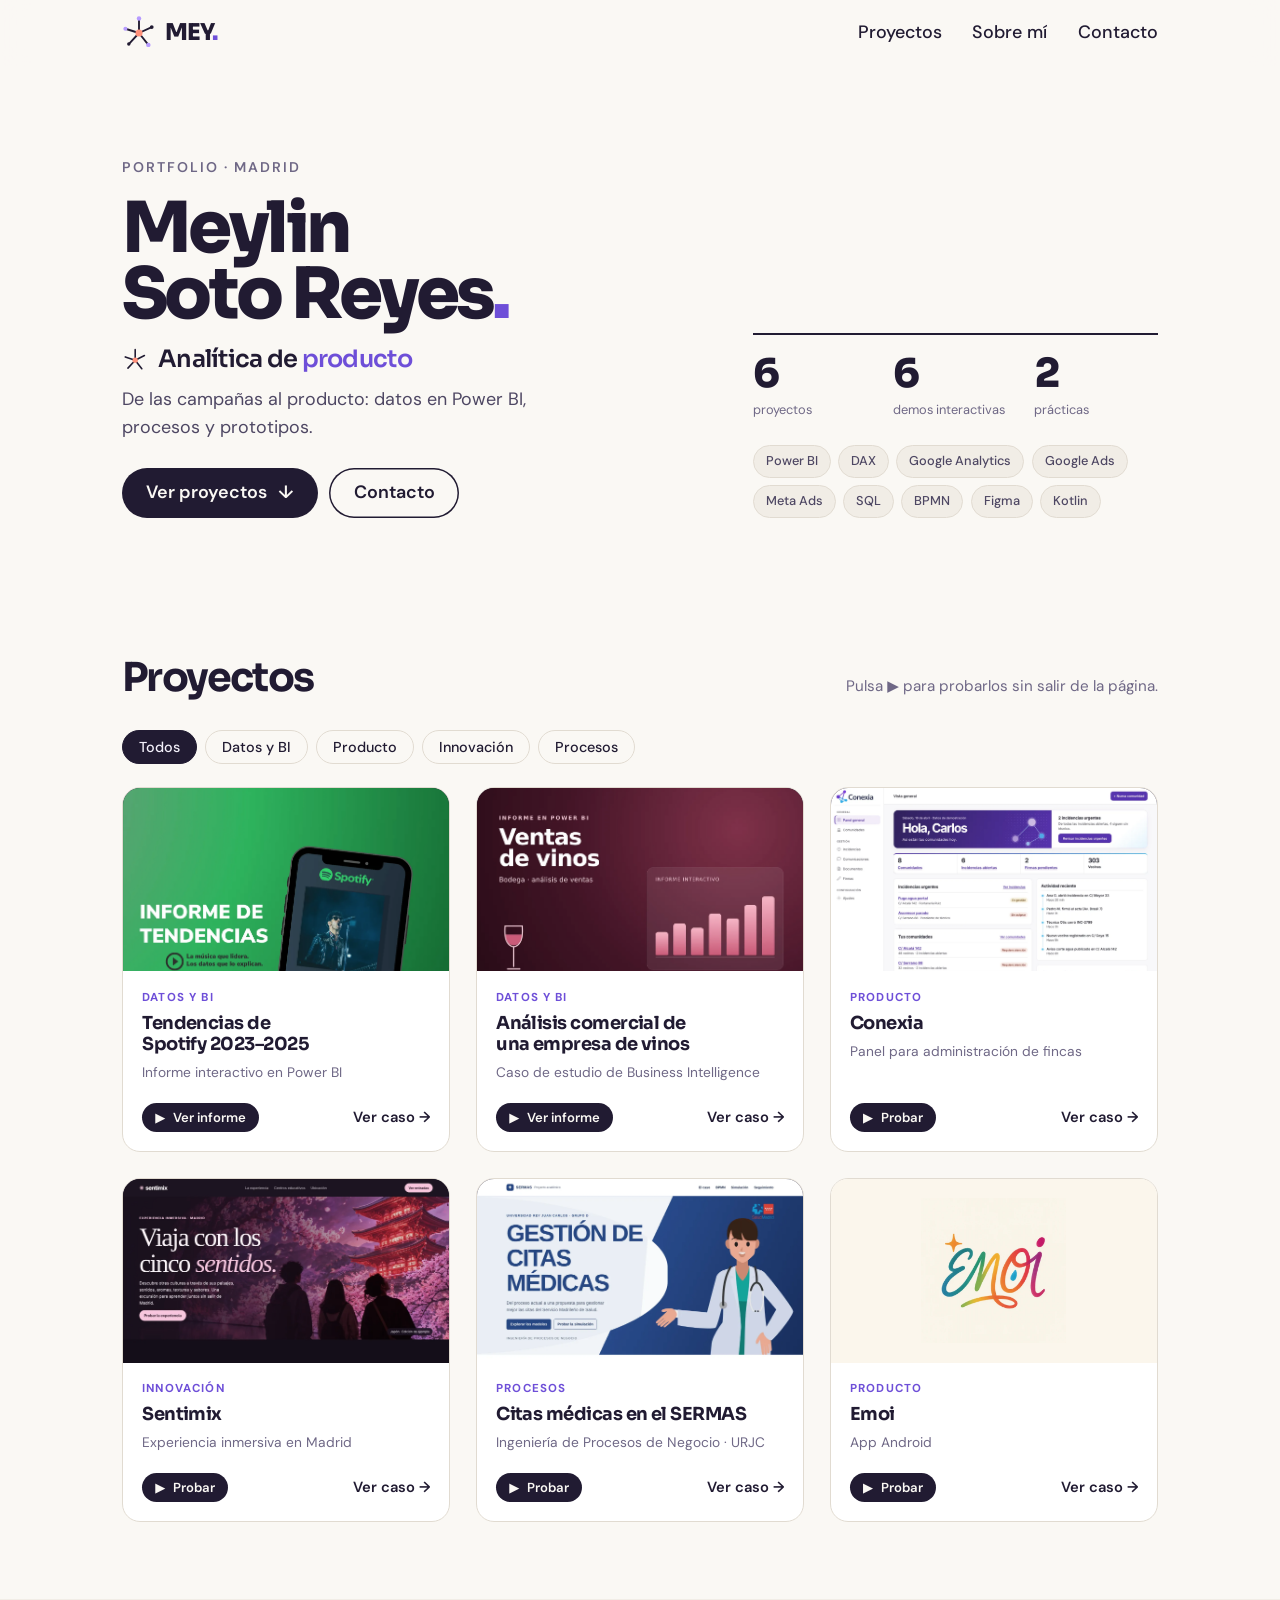
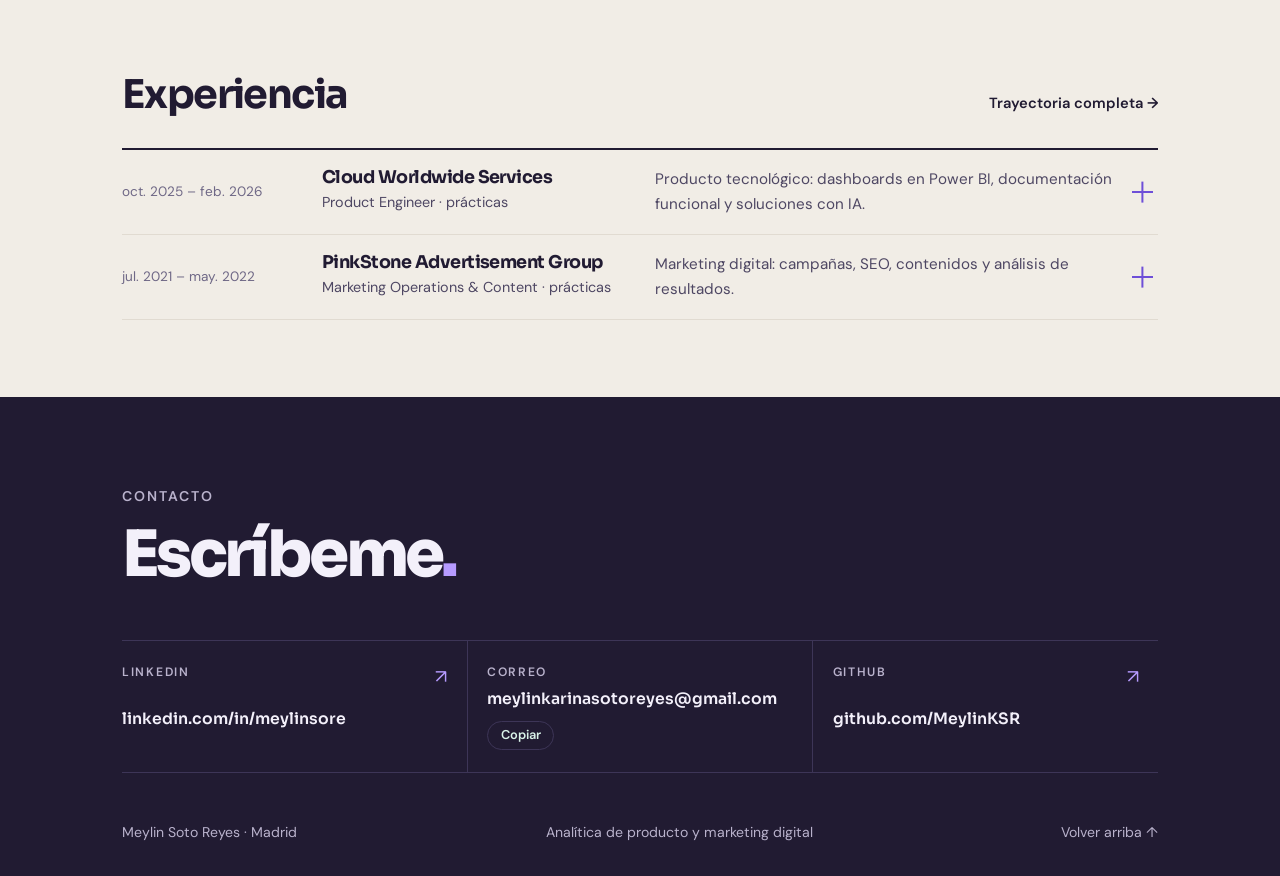
==== index.html @ 36031d3b "Ventas de vinos: caso de estudio completo de Business Intelligence Explorador de datos, pasos de Pow" ====
<!doctype html>
<html lang="es">
<head>
<meta charset="utf-8">
<meta name="viewport" content="width=device-width, initial-scale=1, viewport-fit=cover">
<title>Meylin Soto Reyes · MEY.</title>
<meta name="claude:viewport-fit-sides" content="cover">
<meta name="description" content="Meylin Soto Reyes. Analítica de producto y marketing digital en Madrid. Selección de trabajo en Power BI, producto y procesos.">
<meta property="og:title" content="Meylin Soto Reyes · Analítica de producto y marketing digital">
<meta property="og:description" content="Selección de trabajo: informes en Power BI, producto, procesos y marketing digital.">
<meta name="theme-color" content="#FAF8F4">
<link rel="icon" href="assets/img/favicon.svg" type="image/svg+xml">
<link rel="preconnect" href="https://fonts.googleapis.com">
<link rel="preconnect" href="https://fonts.gstatic.com" crossorigin>
<link rel="stylesheet" href="https://fonts.googleapis.com/css2?family=DM+Sans:ital,opsz,wght@0,9..40,400;0,9..40,500;0,9..40,600;1,9..40,400&family=Caveat:wght@400&family=Sora:wght@300;400;600;700;800&display=swap">
<link rel="stylesheet" href="assets/css/styles.css?v=14">
<!-- Umami (analítica de visitas) -->
<script defer src="https://cloud.umami.is/script.js" data-website-id="6c71785f-b3b7-48df-aa21-91d204837db0"></script>
</head>
<body>
<a class="skip" href="#main">Saltar al contenido</a>

<header class="nav" id="top">
  <div class="nav__in">
    <a class="logo" href="#inicio" aria-label="MEY, ir al inicio">
      <svg class="logo__mark" viewBox="0 0 40 40" aria-hidden="true">
        <g class="logo__rays">
          <line x1="20" y1="20" x2="20" y2="3"/>
          <line x1="20" y1="20" x2="35" y2="13"/>
          <line x1="20" y1="20" x2="31" y2="34"/>
          <line x1="20" y1="20" x2="8" y2="33"/>
          <line x1="20" y1="20" x2="4" y2="15"/>
        </g>
        <circle class="logo__core" cx="20" cy="20" r="4.2"/>
        <circle class="logo__dot d1" cx="20" cy="3" r="2.6"/>
        <circle class="logo__dot d2" cx="35" cy="13" r="2.2"/>
        <circle class="logo__dot d3" cx="31" cy="34" r="2.6"/>
        <circle class="logo__dot d4" cx="8" cy="33" r="2"/>
        <circle class="logo__dot d5" cx="4" cy="15" r="2.4"/>
      </svg>
      <span class="logo__word">MEY<span class="logo__stop">.</span></span>
    </a>
    <button class="nav__toggle" id="navToggle" aria-expanded="false" aria-controls="navMenu">
      <span class="sr">Abrir menú</span><span class="nav__bars" aria-hidden="true"></span>
    </button>
    <nav class="nav__menu" id="navMenu" aria-label="Principal">
      <a href="#proyectos" data-route="proyectos">Proyectos</a>
      <a href="#sobre-mi" data-route="sobre-mi">Sobre mí</a>
      <a href="#contacto" data-route="contacto">Contacto</a>
    </nav>
  </div>
</header>

<main id="main" tabindex="-1"></main>

<footer class="close" id="contacto">
  <div class="close__in">
    <p class="eyebrow eyebrow--light">Contacto</p>
    <h2 class="close__title">Escríbeme<span class="dot">.</span></h2>
    <div class="close__grid">
      <a class="close__link" href="https://www.linkedin.com/in/meylinsore" target="_blank" rel="noopener">
        <span class="close__label">LinkedIn</span>
        <span class="close__value">linkedin.com/in/meylinsore</span>
        <span class="close__arrow" aria-hidden="true">↗</span>
      </a>
      <div class="close__link close__link--mail">
        <span class="close__label">Correo</span>
        <a class="close__value" href="mailto:meylinkarinasotoreyes@gmail.com">meylinkarinasotoreyes@gmail.com</a>
        <button class="copy" type="button" id="copyMail" data-copy="meylinkarinasotoreyes@gmail.com">Copiar</button>
      </div>
      <a class="close__link" href="https://github.com/MeylinKSR" target="_blank" rel="noopener">
        <span class="close__label">GitHub</span>
        <span class="close__value">github.com/MeylinKSR</span>
        <span class="close__arrow" aria-hidden="true">↗</span>
      </a>
    </div>
    <div class="close__foot">
      <span>Meylin Soto Reyes · Madrid</span>
      <span>Analítica de producto y marketing digital</span>
      <a href="#inicio">Volver arriba ↑</a>
    </div>
  </div>
</footer>

<script src="assets/js/projects.js?v=14"></script>
<script src="assets/js/mesa-data.js?v=14"></script>
<script src="assets/js/mesa.js?v=14"></script>
<script src="assets/js/bi-vinos.js?v=14"></script>
<script src="assets/js/bi-case.js?v=14"></script>
<script src="assets/js/app.js?v=14"></script>
</body>
</html>
---- assets/css/styles.css ----
/* ==========================================================
   MEY. · Creative Editorial Tech
   Rejilla editorial de 12 columnas; secciones que alternan marfil,
   papel y azul noche; la tipografía grande hace de imagen principal.
   Menta y coral solo como acentos puntuales.
   ========================================================== */
:root {
  --night: #211B32;
  --night-2: #2C2542;
  --night-line: #3D3557;
  --lilac: #B69BFF;
  --lilac-deep: #6E4FD8;
  --mint: #D9F3E9;
  --mint-deep: #2E7D62;
  --coral: #FF917B;
  --coral-deep: #C24A33;
  --ivory: #FAF8F4;
  --paper: #F1EDE6;
  --ink: #211B32;
  --ink-2: #4E4763;
  --ink-3: #6F6886;
  --line: #E1DBD1;
  --on-night: #F3F0FA;
  --on-night-2: #B9B2CC;

  --f-display: "Sora", "Segoe UI", system-ui, sans-serif;
  --f-text: "DM Sans", "Segoe UI", system-ui, sans-serif;

  --step--1: clamp(.82rem, .8rem + .1vw, .9rem);
  --step-0: clamp(1rem, .96rem + .2vw, 1.12rem);
  --step-1: clamp(1.2rem, 1.1rem + .5vw, 1.5rem);
  --step-2: clamp(1.5rem, 1.3rem + 1vw, 2.2rem);
  --step-3: clamp(1.9rem, 1.4rem + 2.4vw, 3.4rem);
  --step-4: clamp(2.4rem, 1.5rem + 4.4vw, 5.6rem);
  --step-5: clamp(3rem, 1.2rem + 8.4vw, 10rem);

  --gutter: max(16px, env(safe-area-inset-left, 0px));
  --gutter-r: max(16px, env(safe-area-inset-right, 0px));
  --wrap: 1360px;
  --r: 18px;
  --ease: cubic-bezier(.2, .7, .1, 1);
  color-scheme: light;
}

*, *::before, *::after { box-sizing: border-box; }
html { scroll-behavior: smooth; -webkit-text-size-adjust: 100%; }
body {
  margin: 0; background: var(--ivory); color: var(--ink);
  font-family: var(--f-text); font-size: var(--step-0); line-height: 1.6;
  -webkit-font-smoothing: antialiased; overflow-x: hidden;
}
body::before { content: ""; position: fixed; inset: 0 0 auto; height: env(safe-area-inset-top, 0px); z-index: 60; background: var(--ivory); }
img { max-width: 100%; display: block; }
a { color: inherit; }
h1, h2, h3, h4 { font-family: var(--f-display); margin: 0; line-height: 1.02; letter-spacing: -.035em; text-wrap: balance; font-weight: 700; }
p { margin: 0; }
ul, ol { margin: 0; padding: 0; }
:focus-visible { outline: 3px solid var(--lilac-deep); outline-offset: 3px; border-radius: 6px; }
.sr { position: absolute; width: 1px; height: 1px; overflow: hidden; clip: rect(0 0 0 0); white-space: nowrap; }
.skip { position: fixed; left: 12px; top: -60px; z-index: 100; background: var(--night); color: var(--on-night); padding: .6rem 1rem; border-radius: 10px; }
.skip:focus { top: calc(12px + env(safe-area-inset-top, 0px)); }

.wrap { max-width: var(--wrap); margin-inline: auto; padding-left: var(--gutter); padding-right: var(--gutter-r); }
@media (min-width: 700px) {
  .wrap { padding-left: max(40px, env(safe-area-inset-left, 0px)); padding-right: max(40px, env(safe-area-inset-right, 0px)); }
}

.eyebrow {
  display: block; font-size: var(--step--1); font-weight: 600;
  letter-spacing: .14em; text-transform: uppercase; color: var(--ink-3);
}
.eyebrow--light { color: var(--on-night-2); }

/* ---------- Botones ---------- */
.btn {
  --bg: var(--night); --fg: var(--ivory);
  display: inline-flex; align-items: center; gap: .6em;
  padding: .9em 1.35em; border-radius: 999px; border: 0;
  background: var(--bg); color: var(--fg); text-decoration: none;
  font: 600 var(--step-0)/1 var(--f-text); cursor: pointer;
  transition: transform .3s var(--ease), background .25s, color .25s, box-shadow .25s;
}
.btn:hover { transform: translateY(-2px); background: var(--lilac-deep); color: var(--ivory); }
.btn:active { transform: none; }
.btn .arr { transition: transform .3s var(--ease); }
.btn:hover .arr { transform: translateX(3px); }
.btn--lilac { --bg: var(--lilac); --fg: var(--night); }
.btn--lilac:hover { background: var(--ivory); color: var(--night); }
.btn--ghost { --bg: transparent; --fg: var(--ink); box-shadow: inset 0 0 0 1.5px var(--ink); }
.btn--ghost:hover { background: var(--night); color: var(--ivory); }
.btn--ghost-light { --bg: transparent; --fg: var(--on-night); box-shadow: inset 0 0 0 1.5px var(--night-line); }
.btn--ghost-light:hover { background: var(--on-night); color: var(--night); }
.btn--small { padding: .7em 1.1em; font-size: .92rem; }
.actions { display: flex; flex-wrap: wrap; gap: .7rem; }

/* ---------- Navegación ---------- */
.nav {
  position: sticky; top: env(safe-area-inset-top, 0px); z-index: 50;
  background: color-mix(in srgb, var(--ivory) 88%, transparent);
  backdrop-filter: blur(14px); -webkit-backdrop-filter: blur(14px);
  border-bottom: 1px solid transparent; transition: border-color .3s;
}
.nav.is-scrolled { border-bottom-color: var(--line); }
.nav__in {
  max-width: var(--wrap); margin-inline: auto;
  padding: .85rem var(--gutter-r) .85rem var(--gutter);
  display: flex; align-items: center; justify-content: space-between; gap: 1rem;
}
@media (min-width: 700px) { .nav__in { padding-left: max(40px, env(safe-area-inset-left, 0px)); padding-right: max(40px, env(safe-area-inset-right, 0px)); } }
.logo { display: inline-flex; align-items: center; gap: .55rem; text-decoration: none; }
.logo__mark { width: 34px; height: 34px; overflow: visible; transition: transform .6s var(--ease); }
.logo__rays line { stroke: var(--night); stroke-width: 2.2; stroke-linecap: round; }
.logo__core { fill: var(--coral); }
.logo__dot { fill: var(--lilac); }
.logo__dot.d2, .logo__dot.d4 { fill: var(--night); }
.logo__word { font: 800 1.45rem/1 var(--f-display); letter-spacing: -.04em; }
.logo__stop { color: var(--lilac-deep); }
.logo:hover .logo__mark { transform: rotate(-18deg); }

.nav__menu { display: flex; align-items: center; gap: clamp(1rem, 2.4vw, 2.2rem); }
.nav__menu a:not(.btn) { text-decoration: none; font-weight: 500; position: relative; padding-block: .3rem; }
.nav__menu a:not(.btn)::after {
  content: ""; position: absolute; left: 0; right: 0; bottom: 0; height: 2px; background: var(--lilac-deep);
  transform: scaleX(0); transform-origin: right; transition: transform .3s var(--ease);
}
.nav__menu a:not(.btn):hover::after, .nav__menu a[aria-current="page"]::after { transform: scaleX(1); transform-origin: left; }
.nav__toggle { display: none; }
@media (max-width: 760px) {
  .nav__toggle { display: grid; place-items: center; width: 46px; height: 46px; border-radius: 50%; border: 0; background: var(--night); cursor: pointer; position: relative; z-index: 52; }
  .nav__bars, .nav__bars::before { display: block; width: 18px; height: 2px; background: var(--ivory); border-radius: 2px; transition: transform .3s var(--ease); }
  .nav__bars::before { content: ""; transform: translateY(6px); }
  .nav__bars { transform: translateY(-3px); }
  .nav__toggle[aria-expanded="true"] .nav__bars { transform: rotate(45deg); }
  .nav__toggle[aria-expanded="true"] .nav__bars::before { transform: rotate(-90deg); }
  .nav__menu {
    position: fixed; inset: 0; z-index: 51; background: var(--night);
    flex-direction: column; align-items: flex-start; justify-content: center; gap: 1.2rem;
    padding: 6rem var(--gutter-r) 3rem var(--gutter);
    clip-path: circle(0% at calc(100% - 40px) 40px); transition: clip-path .5s var(--ease); visibility: hidden;
  }
  .nav__menu.is-open { clip-path: circle(150% at calc(100% - 40px) 40px); visibility: visible; }
  .nav__menu a:not(.btn) { color: var(--on-night); font: 700 clamp(2.4rem, 12vw, 3.6rem)/1.05 var(--f-display); letter-spacing: -.04em; }
  .nav__menu .btn { --bg: var(--lilac); --fg: var(--night); margin-top: 1rem; }
}

main { outline: none; }
.view { animation: viewIn .45s var(--ease) both; }
@keyframes viewIn { from { opacity: .001; transform: translateY(10px); } to { opacity: 1; transform: none; } }

/* ---------- Secciones genéricas ---------- */
.section { padding-block: clamp(4rem, 8vw, 7rem); }
.section--top { padding-block: clamp(2.5rem, 6vw, 5rem); }
.section--paper { background: var(--paper); }
.section__head { display: grid; gap: 1rem; margin-bottom: clamp(2rem, 4vw, 3.5rem); }
@media (min-width: 900px) { .section__head { grid-template-columns: 7fr 5fr; align-items: end; } }
.section__title { font-size: var(--step-4); letter-spacing: -.05em; }
.page-title { font-size: var(--step-5); font-weight: 800; letter-spacing: -.06em; line-height: .9; }
.section__intro { color: var(--ink-2); max-width: 44ch; }
.sub-title { font-size: var(--step-2); margin-bottom: 2rem; }
.more { margin-top: 3rem; }

/* ---------- Presentación (portada) ---------- */
.intro { padding-block: clamp(2.5rem, 6vw, 5.5rem) clamp(3.5rem, 7vw, 6rem); }
.intro__grid { display: grid; gap: clamp(2.5rem, 5vw, 4rem); }
@media (min-width: 1000px) { .intro__grid { grid-template-columns: minmax(0, 8fr) minmax(0, 4fr); align-items: end; } }
.intro__name {
  font-size: var(--step-5); font-weight: 800; letter-spacing: -.065em; line-height: .88;
  margin-top: 1.4rem;
}
.intro__role {
  display: flex; align-items: center; gap: .7rem; margin-top: clamp(1.4rem, 3vw, 2.2rem);
  font: 600 var(--step-2)/1.15 var(--f-display); letter-spacing: -.03em; color: var(--lilac-deep);
}
.mark { width: 1.1em; height: 1.1em; flex: none; color: var(--night); }
.intro__bio { display: grid; gap: .9rem; margin-top: 1.6rem; max-width: 52ch; color: var(--ink-2); font-size: var(--step-1); line-height: 1.5; }
.intro__index { border-top: 2px solid var(--night); padding-top: 1rem; }
.intro__index-t { font-size: var(--step--1); font-weight: 600; letter-spacing: .14em; text-transform: uppercase; color: var(--ink-3); margin-bottom: .4rem; }
.intro__index ul { list-style: none; }
.intro__index a {
  display: flex; justify-content: space-between; align-items: baseline; gap: 1rem;
  padding: .75rem 0; border-bottom: 1px solid var(--line); text-decoration: none;
  font: 600 1.05rem/1.25 var(--f-display); letter-spacing: -.02em; transition: color .2s, padding .3s var(--ease);
}
.intro__index a small { font: 500 .8rem/1 var(--f-text); letter-spacing: 0; color: var(--ink-3); white-space: nowrap; }
.intro__index a:hover { color: var(--lilac-deep); padding-left: .4rem; }
.intro__facts { margin-top: 1.2rem; font-size: .88rem; color: var(--ink-3); line-height: 1.7; }

/* ---------- Proyectos destacados ---------- */
.feat { padding-block: clamp(4rem, 8vw, 7rem); }
.feat--spotify { background: var(--paper); }
.feat--conexia { background: var(--night); color: var(--on-night); }
.feat__grid { display: grid; gap: clamp(2rem, 4vw, 4rem); }
@media (min-width: 1000px) { .feat__grid { grid-template-columns: minmax(0, 5fr) minmax(0, 7fr); align-items: center; } }
.feat__copy { display: grid; gap: 1.2rem; align-content: start; min-width: 0; }
.q-label { font: 600 .8rem/1 var(--f-text); letter-spacing: .14em; text-transform: uppercase; color: var(--coral-deep); margin-top: .8rem; }
.q-label--light { color: var(--coral); }
.q { font: 700 var(--step-3)/1.04 var(--f-display); letter-spacing: -.045em; text-wrap: balance; }
.q--light { color: var(--on-night); }
.feat__sum { color: var(--ink-2); max-width: 46ch; }
.feat__sum--light { color: var(--on-night-2); }
.feat__visual { position: relative; display: block; border-radius: var(--r); overflow: hidden; background: #0f7a35; aspect-ratio: 1334 / 1080; max-width: 100%; }
.feat__visual img { width: 100%; height: 100%; object-fit: cover; transition: transform .8s var(--ease); }
.feat__visual:hover img { transform: scale(1.03); }
.feat__tag { position: absolute; left: 1rem; bottom: 1rem; background: var(--night); color: var(--on-night); padding: .5rem .9rem; border-radius: 999px; font-size: .85rem; font-weight: 600; }
.feat__top { display: grid; gap: 1rem; margin-bottom: clamp(2rem, 4vw, 3rem); }
@media (min-width: 1000px) { .feat__top { grid-template-columns: 7fr 5fr; align-items: end; } }
.feat--conexia .actions { margin-top: 2.5rem; }

/* Cifras como lista con regla, sin barras */
.facts { margin: .4rem 0 .6rem; border-top: 1px solid var(--line); }
.facts__row { display: grid; grid-template-columns: 4.5rem 1fr; gap: 1rem; align-items: baseline; padding: .8rem 0; border-bottom: 1px solid var(--line); }
.facts dt { font: 700 var(--step-3)/1 var(--f-display); letter-spacing: -.05em; font-variant-numeric: tabular-nums; }
.facts dd { margin: 0; color: var(--ink-2); }

/* ---------- Captura anotada ---------- */
.anno { margin: 0; display: grid; gap: 1.6rem; }
.anno__shot { position: relative; border-radius: var(--r); overflow: hidden; border: 1px solid var(--night-line); }
.anno__shot img { width: 100%; }
.anno__pin {
  position: absolute; transform: translate(-50%, -50%); width: 2rem; height: 2rem; border-radius: 50%;
  display: grid; place-items: center; background: var(--coral); color: var(--night);
  font: 700 .95rem/1 var(--f-display); box-shadow: 0 0 0 4px rgba(255, 145, 123, .3);
}
@media (max-width: 699px) { .anno__pin { width: 1.4rem; height: 1.4rem; font-size: .75rem; box-shadow: 0 0 0 3px rgba(255, 145, 123, .3); } }
.anno__list { list-style: none; counter-reset: n; display: grid; gap: 1.2rem 2rem; }
@media (min-width: 760px) { .anno__list { grid-template-columns: repeat(2, minmax(0, 1fr)); } }
@media (min-width: 1100px) { .anno__list { grid-template-columns: repeat(4, minmax(0, 1fr)); } }
.anno__list li { counter-increment: n; display: grid; gap: .3rem; padding-left: 2.4rem; position: relative; }
.anno__list li::before {
  content: counter(n); position: absolute; left: 0; top: .05rem; width: 1.6rem; height: 1.6rem; border-radius: 50%;
  display: grid; place-items: center; background: var(--coral); color: var(--night); font: 700 .8rem/1 var(--f-display);
}
.anno__list b { font-family: var(--f-display); letter-spacing: -.02em; }
.anno__list span { color: var(--on-night-2); font-size: .95rem; }
.case-visual .anno__list span { color: var(--ink-2); }
.case-visual .anno__shot { border-color: var(--line); }

/* ---------- Filas de proyecto ---------- */
.prows { border-top: 2px solid var(--night); }
.prow {
  display: grid; grid-template-columns: 1fr; gap: .8rem; padding: 1.6rem 0; border-bottom: 1px solid var(--line);
  text-decoration: none; position: relative; transition: background .3s;
}
@media (min-width: 900px) {
  .prow { grid-template-columns: minmax(0, 4fr) minmax(0, 5fr) 13rem 2.5rem; gap: 2rem; align-items: center; padding: 1.8rem 1rem; margin-inline: -1rem; border-radius: 12px; }
  .prow:hover { background: var(--paper); }
}
.prow__title { font: 700 var(--step-2)/1.05 var(--f-display); letter-spacing: -.04em; text-wrap: balance; }
.prow__txt { display: grid; gap: .3rem; min-width: 0; }
.prow__kicker { font-size: .78rem; font-weight: 600; letter-spacing: .12em; text-transform: uppercase; color: var(--ink-3); }
.prow__sum { color: var(--ink-2); }
.prow__thumb { display: block; border-radius: 10px; overflow: hidden; aspect-ratio: 16 / 10; background: var(--night); max-width: 100%; }
.prow__thumb img { width: 100%; height: 100%; object-fit: cover; object-position: top; transition: transform .7s var(--ease); }
.prow__thumb--contain { background: #FBF6EC; }
.prow__thumb--contain img { object-fit: contain; }
.prow:hover .prow__thumb img { transform: scale(1.05); }
.prow__go { font-size: 1.4rem; color: var(--lilac-deep); transition: transform .3s var(--ease); justify-self: end; }
.prow:hover .prow__go { transform: translateX(4px); }
@media (max-width: 899px) { .prow__thumb { order: -1; } .prow__go { display: none; } }
.prow.is-hidden { display: none; }

.filters { display: flex; flex-wrap: wrap; gap: .5rem; margin-bottom: 2rem; }
.filter {
  font: 500 .95rem/1 var(--f-text); padding: .7rem 1.1rem; border-radius: 999px; cursor: pointer;
  border: 1.5px solid var(--line); background: transparent; color: var(--ink); transition: background .2s, border-color .2s, color .2s;
}
.filter:hover { border-color: var(--ink); }
.filter[aria-pressed="true"] { background: var(--night); border-color: var(--night); color: var(--on-night); }

/* ---------- Experiencia ---------- */
.jobs { display: grid; gap: clamp(2.5rem, 5vw, 3.5rem); }
.job { display: grid; gap: 1rem; padding-top: 1.4rem; border-top: 2px solid var(--night); }
@media (min-width: 900px) { .job { grid-template-columns: minmax(0, 4fr) minmax(0, 8fr); gap: 3rem; } }
.job h3 { font-size: var(--step-2); }
.job__role { font-weight: 600; margin-top: .6rem; }
.job__when { color: var(--ink-3); font-size: .92rem; font-variant-numeric: tabular-nums; }
.job__txt { display: grid; gap: 1rem; color: var(--ink-2); max-width: 66ch; }

/* ---------- Trayectoria (gráfico con escala real) ---------- */
.timeline { overflow-x: auto; padding-bottom: .5rem; }
.tl { min-width: 680px; display: grid; grid-template-columns: minmax(200px, 1.3fr) 5fr; row-gap: .9rem; }
.tl__axis { display: grid; grid-template-columns: repeat(8, 1fr); font: 600 .78rem/1 var(--f-display); color: var(--ink-3); border-bottom: 1px solid var(--line); padding-bottom: .5rem; font-variant-numeric: tabular-nums; }
.tl__label { font-size: .92rem; line-height: 1.3; padding-right: 1rem; align-self: center; }
.tl__label b { display: block; font-weight: 600; }
.tl__label span { color: var(--ink-3); font-size: .82rem; }
.tl__lane { position: relative; height: 2.6rem; background: repeating-linear-gradient(90deg, transparent 0 calc(12.5% - 1px), var(--line) calc(12.5% - 1px) 12.5%); }
.tl__bar { position: absolute; top: .7rem; bottom: .7rem; left: var(--s); width: var(--w); border-radius: 999px; background: var(--c); }
.tl__bar--open { background: linear-gradient(90deg, var(--c) 75%, color-mix(in srgb, var(--c) 35%, transparent)); }
.tl__note { font-size: .85rem; color: var(--ink-3); margin-top: 1rem; max-width: 70ch; }

/* ---------- Caso de estudio ---------- */
.case-hero { padding-block: clamp(2rem, 5vw, 4rem) 0; }
.back { display: flex; width: fit-content; align-items: center; gap: .5rem; text-decoration: none; font-weight: 500; color: var(--ink-2); margin-bottom: 2rem; }
.back:hover { color: var(--lilac-deep); }
.case-title { font-size: var(--step-5); font-weight: 800; letter-spacing: -.06em; line-height: .9; max-width: 13ch; margin-top: 1rem; }
.case-meta { display: grid; grid-template-columns: repeat(auto-fit, minmax(min(100%, 14rem), 1fr)); gap: 1.2rem 2rem; margin: clamp(2rem, 4vw, 3rem) 0 0; padding-top: 1.2rem; border-top: 1px solid var(--line); }
.case-meta dt { font-size: .76rem; font-weight: 600; letter-spacing: .12em; text-transform: uppercase; color: var(--ink-3); margin-bottom: .3rem; }
.case-meta dd { margin: 0; font-weight: 500; }
.section--case { padding-top: clamp(2.5rem, 5vw, 4rem); }
.case-body { display: grid; gap: clamp(2.5rem, 5vw, 4rem); }
.case-lead { display: grid; gap: 1.1rem; max-width: 900px; }
.case-lead .q-label { margin-top: 0; }
.case-sum { color: var(--ink-2); font-size: var(--step-1); line-height: 1.45; max-width: 52ch; }
.case-sum--big { font: 400 var(--step-2)/1.3 var(--f-display); letter-spacing: -.02em; color: var(--ink); max-width: 32ch; }
.case-cover { border-radius: var(--r); overflow: hidden; aspect-ratio: 16 / 9; max-width: 100%; background: var(--night); }
.case-cover img { width: 100%; height: 100%; object-fit: cover; object-position: top; }
.case-cover--contain { background: #FBF6EC; aspect-ratio: 16 / 7; }
.case-cover--contain img { object-fit: contain; }
.case-body > .facts { max-width: 640px; }
.block { display: grid; gap: 1rem; }
@media (min-width: 900px) { .block { grid-template-columns: 4fr 8fr; gap: 3rem; } .block h2 { position: sticky; top: 6rem; align-self: start; } }
.block h2 { font-size: var(--step-2); }
.block__txt { display: grid; gap: 1rem; max-width: 66ch; min-width: 0; }
.block__txt p, .block__txt li { color: var(--ink-2); }
.block__txt ul { display: grid; gap: .6rem; list-style: none; }
.block__txt li { padding-left: 1.6rem; position: relative; }
.block__txt li::before { content: ""; position: absolute; left: 0; top: .66em; width: .8rem; height: 2px; background: var(--lilac-deep); }
.shots { display: grid; gap: 1.2rem; }
@media (min-width: 760px) { .shots { grid-template-columns: repeat(2, minmax(0, 1fr)); } .shots figure:first-child { grid-column: 1 / -1; } }
.shots figure { margin: 0; display: grid; gap: .6rem; }
.shots img { border-radius: 12px; width: 100%; border: 1px solid var(--line); }
.shots figcaption { font-size: .88rem; color: var(--ink-3); }

.pending { border: 2px dashed var(--coral); border-radius: var(--r); padding: 1.3rem 1.5rem; background: #FFF4F1; display: grid; gap: .6rem; }
.pending b { font-family: var(--f-display); color: var(--coral-deep); }
.pending ul { display: grid; gap: .3rem; padding-left: 1.2rem; color: var(--ink-2); font-size: .95rem; }

/* ---------- Versión interactiva ---------- */
.demo { background: var(--night); color: var(--on-night); padding-block: clamp(3.5rem, 7vw, 6rem); }
.demo__head { display: grid; gap: 1rem; margin-bottom: 2rem; }
@media (min-width: 900px) { .demo__head { grid-template-columns: 7fr 5fr; align-items: end; } }
.demo__t { font-size: var(--step-4); letter-spacing: -.05em; scroll-margin-top: 90px; }
.demo__intro { color: var(--on-night-2); max-width: 44ch; }
.browser { border-radius: var(--r); overflow: hidden; background: var(--ivory); border: 1px solid var(--night-line); }
.browser__bar { display: flex; align-items: center; gap: 1rem; padding: .7rem 1rem; background: var(--night-2); color: var(--on-night-2); font-size: .85rem; }
.browser__dots { display: flex; gap: .4rem; }
.browser__dots i { width: .7rem; height: .7rem; border-radius: 50%; background: var(--night-line); }
.browser__url { flex: 1; min-width: 0; text-align: center; padding: .3rem .8rem; border-radius: 8px; background: var(--night); white-space: nowrap; overflow: hidden; text-overflow: ellipsis; }
.browser__open { color: var(--lilac); text-decoration: none; font-weight: 600; white-space: nowrap; }
.browser__open:hover { color: var(--ivory); }
.browser__frame { display: block; width: 100%; height: min(78vh, 820px); border: 0; background: #fff; }
.browser__frame--bi { height: auto; aspect-ratio: 16 / 9.6; max-height: 85vh; }
.facade { position: relative; aspect-ratio: 16 / 9.6; max-width: 100%; background: #0f7a35; display: grid; place-items: center; overflow: hidden; }
.facade img { position: absolute; inset: 0; width: 100%; height: 100%; object-fit: cover; opacity: .35; }
.facade { background: var(--night); }
.facade__btn { position: relative; }
.demo__mobile { display: none; margin-top: 1.5rem; }
@media (max-width: 699px) {
  .browser__url { display: none; }
  .browser__frame { height: 70vh; }
  .demo__mobile { display: block; }
}

.next { display: block; text-decoration: none; padding-block: clamp(3rem, 7vw, 6rem); background: var(--lilac); color: var(--night); }
.next__l { display: block; font-size: var(--step--1); font-weight: 600; letter-spacing: .14em; text-transform: uppercase; margin-bottom: .8rem; }
.next__t { font: 800 var(--step-4)/.95 var(--f-display); letter-spacing: -.055em; }
.next__t .arr { display: inline-block; transition: transform .4s var(--ease); }
.next:hover .next__t .arr { transform: translateX(.25em); }

/* ---------- Sobre mí ---------- */
.about-hero { display: grid; gap: 2.5rem; }
@media (min-width: 900px) { .about-hero { grid-template-columns: 7fr 4fr; align-items: end; } }
.about-lead { display: grid; gap: 1rem; font-size: var(--step-1); line-height: 1.5; color: var(--ink-2); max-width: 46ch; margin-top: 2rem; }
.portrait { position: relative; aspect-ratio: 4 / 5; max-width: 100%; border-radius: 220px 220px var(--r) var(--r); background: var(--mint); display: grid; place-items: center; }
.portrait .mark { width: 46%; height: auto; }
.portrait__note { position: absolute; bottom: 1rem; left: 1rem; right: 1rem; text-align: center; font-size: .85rem; color: var(--mint-deep); font-weight: 600; }
.cols { display: grid; gap: 2rem; }
@media (min-width: 760px) { .cols { grid-template-columns: repeat(2, 1fr); } }
@media (min-width: 1100px) { .cols { grid-template-columns: repeat(4, 1fr); } }
.toolset { border-top: 2px solid var(--night); padding-top: 1rem; display: grid; gap: .6rem; align-content: start; }
.toolset h3 { font-size: var(--step-1); letter-spacing: -.02em; }
.toolset p { color: var(--ink-2); }

/* ---------- Cierre / contacto ---------- */
.close { background: var(--night); color: var(--on-night); padding-block: clamp(4rem, 9vw, 7rem) calc(2rem + env(safe-area-inset-bottom, 0px)); scroll-margin-top: 70px; }
.close__in { max-width: var(--wrap); margin-inline: auto; padding-left: var(--gutter); padding-right: var(--gutter-r); }
@media (min-width: 700px) { .close__in { padding-left: max(40px, env(safe-area-inset-left, 0px)); padding-right: max(40px, env(safe-area-inset-right, 0px)); } }
.close__title { font-size: var(--step-5); font-weight: 800; letter-spacing: -.065em; line-height: .9; margin-top: 1.2rem; }
.close__title .dot { color: var(--lilac); }
.close__lead { color: var(--on-night-2); margin-top: 1.4rem; max-width: 48ch; }
.close__grid { display: grid; gap: 1px; background: var(--night-line); margin-top: clamp(2.5rem, 5vw, 3.5rem); border-block: 1px solid var(--night-line); }
@media (min-width: 900px) { .close__grid { grid-template-columns: repeat(3, 1fr); } }
.close__link { background: var(--night); padding: 1.4rem 1.2rem 1.4rem 0; display: grid; gap: .4rem; text-decoration: none; position: relative; min-width: 0; transition: background .25s; }
@media (min-width: 900px) { .close__link { padding-left: 1.2rem; } .close__link:first-child { padding-left: 0; } }
a.close__link:hover { background: var(--night-2); }
.close__label { font-size: .76rem; letter-spacing: .14em; text-transform: uppercase; color: var(--on-night-2); font-weight: 600; }
.close__value { font: 600 1.05rem/1.3 var(--f-display); overflow-wrap: anywhere; text-decoration: none; }
.close__arrow { position: absolute; right: 1.2rem; top: 1.3rem; color: var(--lilac); font-size: 1.2rem; transition: transform .3s var(--ease); }
a.close__link:hover .close__arrow { transform: translate(3px, -3px); }
.close__link--pending .close__value { color: var(--on-night-2); font-weight: 400; font-style: italic; }
.copy { justify-self: start; margin-top: .3rem; font: 600 .8rem/1 var(--f-text); padding: .45rem .8rem; border-radius: 999px; border: 1px solid var(--night-line); background: transparent; color: var(--mint); cursor: pointer; }
.copy:hover { background: var(--mint); color: var(--night); }
.close__foot { display: flex; flex-wrap: wrap; justify-content: space-between; gap: 1rem; margin-top: 3rem; font-size: .88rem; color: var(--on-night-2); }
.close__foot a { text-decoration: none; }
.close__foot a:hover { color: var(--lilac); }

/* ---------- Aparición al hacer scroll ---------- */
.js-reveal .reveal { transition: opacity .7s var(--ease), transform .7s var(--ease); }
.js-reveal .reveal.is-pending { opacity: 0; transform: translateY(20px); }

@media (prefers-reduced-motion: reduce) {
  *, *::before, *::after { animation-duration: .001ms !important; animation-iteration-count: 1 !important; transition-duration: .001ms !important; scroll-behavior: auto !important; }
}

/* ==========================================================
   Versión compacta e interactiva
   ========================================================== */
.section--tight { padding-block: clamp(2.8rem, 5vw, 4.5rem); }
.section__title { font-size: var(--step-3); }
.page-title { font-size: var(--step-4); }
.shead { display: flex; flex-wrap: wrap; align-items: baseline; justify-content: space-between; gap: .6rem 1.5rem; margin-bottom: 1.6rem; }
.shead__note { color: var(--ink-3); font-size: .95rem; }
.dot { color: var(--lilac-deep); }

/* Chips */
.chips { list-style: none; display: flex; flex-wrap: wrap; gap: .45rem; }
.chips li { font-size: .85rem; font-weight: 500; padding: .38rem .8rem; border-radius: 999px; background: var(--paper); color: var(--ink-2); border: 1px solid var(--line); transition: background .2s, color .2s, transform .2s var(--ease); }
.chips li:hover { background: var(--night); color: var(--on-night); transform: translateY(-2px); }
.section--paper .chips li { background: var(--ivory); }

/* Portada */
.hero { padding-block: clamp(2rem, 5vw, 4rem) clamp(2rem, 4vw, 3rem); }
.hero__grid { display: grid; gap: 2.5rem; align-items: end; }
@media (min-width: 1000px) { .hero__grid { grid-template-columns: minmax(0, 7fr) minmax(0, 5fr); } }
.hero__name { font-size: clamp(2.8rem, 1.2rem + 6.5vw, 7.5rem); font-weight: 800; letter-spacing: -.06em; line-height: .9; margin-top: 1rem; }
.hero__role { display: flex; align-items: center; gap: .6rem; margin-top: 1.3rem; font: 600 var(--step-2)/1.15 var(--f-display); letter-spacing: -.03em; }
.rotator { color: var(--lilac-deep); display: inline-block; transition: opacity .28s, transform .28s var(--ease); }
.rotator.is-out { opacity: 0; transform: translateY(.35em); }
.hero__bio { margin: .9rem 0 1.6rem; color: var(--ink-2); font-size: var(--step-1); max-width: 40ch; }
.hero__side { display: grid; grid-template-columns: repeat(3, 1fr); gap: 1rem; border-top: 2px solid var(--night); padding-top: 1.2rem; }
.hstat b { display: block; font: 800 var(--step-4)/1 var(--f-display); letter-spacing: -.05em; font-variant-numeric: tabular-nums; }
.hstat span { font-size: .85rem; color: var(--ink-3); }
.chips--hero { grid-column: 1 / -1; margin-top: .4rem; }

/* Tarjetas de proyecto */
.pgrid { display: grid; gap: 1.2rem; grid-template-columns: repeat(auto-fill, minmax(min(100%, 340px), 1fr)); }
.pcard { position: relative; display: flex; flex-direction: column; border-radius: var(--r); background: #fff; border: 1px solid var(--line); overflow: hidden; transition: transform .35s var(--ease), box-shadow .35s var(--ease), border-color .35s; }
.pcard:hover { transform: translateY(-5px); box-shadow: 0 18px 40px -18px rgba(33, 27, 50, .35); border-color: var(--lilac); }
.pcard.is-hidden { display: none; }
.pcard__media { position: relative; display: block; aspect-ratio: 16 / 10; background: var(--night); overflow: hidden; }
.pcard__media img { width: 100%; height: 100%; object-fit: cover; object-position: top; transition: transform .7s var(--ease); }
.pcard__media--contain { background: #FBF6EC; }
.pcard__media--contain img { object-fit: contain; padding: 1.2rem; }
.pcard:hover .pcard__media img { transform: scale(1.06); }
.pcard__over { position: absolute; inset: 0; display: flex; align-items: flex-end; padding: 1rem 1.1rem; color: var(--on-night); font-size: .95rem; line-height: 1.4;
  background: linear-gradient(to top, rgba(33, 27, 50, .95) 10%, rgba(33, 27, 50, .4) 70%, transparent); opacity: 0; transform: translateY(8px); transition: opacity .35s, transform .35s var(--ease); }
.pcard:hover .pcard__over, .pcard:focus-within .pcard__over { opacity: 1; transform: none; }
@media (hover: none) { .pcard__over { display: none; } }
.pcard__body { display: flex; flex-direction: column; gap: .35rem; padding: 1rem 1.1rem 1.1rem; flex: 1; }
.pcard__tag { align-self: flex-start; font-size: .72rem; font-weight: 700; letter-spacing: .1em; text-transform: uppercase; color: var(--lilac-deep); }
.pcard__t { font-size: var(--step-1); letter-spacing: -.03em; }
.pcard__t a { text-decoration: none; }
.pcard__t a:hover { color: var(--lilac-deep); }
.pcard__k { color: var(--ink-3); font-size: .92rem; }
.pcard__acts { display: flex; align-items: center; justify-content: space-between; gap: .8rem; margin-top: auto; padding-top: .9rem; }
.pcard__more { font-weight: 600; font-size: .92rem; text-decoration: none; color: var(--ink); white-space: nowrap; }
.pcard__more:hover { color: var(--lilac-deep); }
.pcard__more .arr { display: inline-block; transition: transform .3s var(--ease); }
.pcard__more:hover .arr { transform: translateX(3px); }
.pcard__soon { font-size: .85rem; color: var(--ink-3); font-style: italic; }
.filters { margin-bottom: 1.4rem; }
.filter { padding: .55rem 1rem; font-size: .9rem; }

/* Experiencia desplegable */
.xjobs { display: grid; border-top: 2px solid var(--night); }
.xjob { border-bottom: 1px solid var(--line); }
.xjob summary { list-style: none; cursor: pointer; display: grid; gap: .3rem 1.5rem; padding: 1.1rem 2.5rem 1.1rem 0; position: relative; }
.xjob summary::-webkit-details-marker { display: none; }
@media (min-width: 900px) { .xjob summary { grid-template-columns: 11rem minmax(0, 4fr) minmax(0, 6fr); align-items: center; } }
.xjob__when { font-size: .85rem; color: var(--ink-3); font-variant-numeric: tabular-nums; }
.xjob__main b { display: block; font: 700 var(--step-1)/1.15 var(--f-display); letter-spacing: -.03em; }
.xjob__main span { font-size: .9rem; color: var(--ink-2); }
.xjob__short { color: var(--ink-2); }
.xjob__plus { position: absolute; right: .3rem; top: 50%; width: 1.3rem; height: 1.3rem; margin-top: -.65rem; }
.xjob__plus::before, .xjob__plus::after { content: ""; position: absolute; left: 0; right: 0; top: 50%; height: 2px; margin-top: -1px; background: var(--lilac-deep); transition: transform .3s var(--ease); }
.xjob__plus::after { transform: rotate(90deg); }
.xjob[open] .xjob__plus::after { transform: rotate(0); }
.xjob summary:hover .xjob__main b { color: var(--lilac-deep); }
.xjob__body { display: grid; gap: 1rem; padding: 0 0 1.4rem; animation: drop .35s var(--ease); }
@media (min-width: 900px) { .xjob__body { padding-left: calc(11rem + 1.5rem); } }
.xjob__body ul { list-style: none; display: grid; gap: .4rem; color: var(--ink-2); }
.xjob__body li { padding-left: 1.4rem; position: relative; }
.xjob__body li::before { content: ""; position: absolute; left: 0; top: .7em; width: .7rem; height: 2px; background: var(--coral); }
@keyframes drop { from { opacity: 0; transform: translateY(-6px); } }

/* Caso compacto */
.case-hero--compact { padding-block: clamp(1.5rem, 4vw, 3rem) clamp(1.5rem, 3vw, 2.5rem); }
.case-title--compact { font-size: var(--step-4); max-width: none; margin: .6rem 0 1rem; }
.case-hero--compact .case-sum { max-width: 60ch; }
.case-chips { margin-top: 1.2rem; }
.chips--case li:first-child { background: var(--night); color: var(--on-night); border-color: var(--night); }
.demo--compact { padding-block: 0; background: linear-gradient(var(--ivory) 0 50%, var(--night) 50%); }
.demo--compact .browser { box-shadow: 0 30px 60px -30px rgba(33, 27, 50, .5); }
.demo--compact + .section--case { background: var(--night); color: var(--on-night); }
.demo--compact + .section--case .q { color: var(--on-night); }
.demo--compact + .section--case .q-label, .demo--compact + .section--case .block__txt p, .demo--compact + .section--case .block__txt li, .demo--compact + .section--case .stat span { color: var(--on-night-2); }
.demo--compact + .section--case .tabs__list { border-color: var(--night-line); }
.demo--compact + .section--case .tabs__tab { color: var(--on-night-2); }
.demo--compact + .section--case .tabs__tab[aria-selected="true"] { color: var(--on-night); }
.demo--compact + .section--case .strip__item span { color: var(--on-night-2); }
.demo--compact + .section--case .case-visual .anno__shot { border-color: var(--night-line); }
.demo--compact + .section--case .anno__hint { color: var(--on-night-2); }
.facade__hint { position: absolute; bottom: 1.2rem; left: 1rem; right: 1rem; text-align: center; color: var(--on-night); font-size: .95rem; }
.facade { aspect-ratio: 16 / 8; }
@media (max-width: 699px) { .facade { aspect-ratio: 4 / 5; } }
.case-body { gap: clamp(2rem, 4vw, 3rem); }
.case-q .q { font-size: var(--step-2); max-width: 30ch; }

.stats { display: grid; grid-template-columns: repeat(auto-fit, minmax(10rem, 1fr)); gap: 1rem; }
.stat { border-top: 2px solid var(--lilac); padding-top: .8rem; }
.stat b { display: block; font: 800 var(--step-4)/1 var(--f-display); letter-spacing: -.05em; color: var(--lilac); }
.stat span { font-size: .92rem; color: var(--ink-2); }

/* Pestañas */
.tabs__list { display: flex; flex-wrap: wrap; gap: .3rem 1.6rem; border-bottom: 1px solid var(--line); margin-bottom: 1.4rem; }
.tabs__tab { position: relative; padding: .7rem 0; border: 0; background: none; cursor: pointer; font: 600 var(--step-0)/1.2 var(--f-display); color: var(--ink-3); letter-spacing: -.01em; }
.tabs__tab::after { content: ""; position: absolute; left: 0; right: 0; bottom: -1px; height: 3px; border-radius: 3px; background: var(--coral); transform: scaleX(0); transition: transform .3s var(--ease); }
.tabs__tab[aria-selected="true"] { color: var(--ink); }
.tabs__tab[aria-selected="true"]::after { transform: scaleX(1); }
.tabs__tab:hover { color: var(--lilac-deep); }
.tabs__panel { animation: drop .35s var(--ease); max-width: 70ch; }

/* Galería en tira con zoom */
.strip { display: grid; grid-auto-flow: column; grid-auto-columns: minmax(240px, 32%); gap: 1rem; overflow-x: auto; padding-bottom: .6rem; scroll-snap-type: x mandatory; }
.strip__item { scroll-snap-align: start; display: grid; gap: .5rem; padding: 0; border: 0; background: none; cursor: zoom-in; text-align: left; color: inherit; font: inherit; }
.strip__item img { border-radius: 12px; aspect-ratio: 16 / 10; width: 100%; object-fit: cover; object-position: top; transition: transform .4s var(--ease); }
.strip__item:hover img { transform: scale(1.03); }
.strip__item span { font-size: .85rem; color: var(--ink-3); }

/* Captura anotada con puntos interactivos */
.anno--live .anno__pin { border: 0; cursor: pointer; z-index: 1; animation: pulse 2.4s infinite; }
.anno--live .anno__pin:hover, .anno--live .anno__pin:focus { z-index: 3; animation: none; }
.anno__tip { position: absolute; left: 50%; top: calc(100% + .6rem); width: 15rem; transform: translateX(-50%) translateY(4px); padding: .8rem .9rem; border-radius: 12px; background: var(--night); color: var(--on-night-2); font: 400 .85rem/1.4 var(--f-text); text-align: left; opacity: 0; pointer-events: none; transition: opacity .2s, transform .2s var(--ease); box-shadow: 0 12px 30px rgba(0,0,0,.35); }
.anno__tip b { display: block; color: var(--on-night); font-family: var(--f-display); margin-bottom: .2rem; }
.anno__pin--left .anno__tip { left: auto; right: -1rem; transform: translateY(4px); }
.anno__pin:hover .anno__tip, .anno__pin:focus .anno__tip { opacity: 1; transform: translateX(-50%); }
.anno__pin--left:hover .anno__tip, .anno__pin--left:focus .anno__tip { transform: none; }
.anno__hint { font-size: .85rem; color: var(--ink-3); }
.anno__shot { overflow: visible; }
.anno__shot img { border-radius: var(--r); }
@keyframes pulse { 0%, 100% { box-shadow: 0 0 0 4px rgba(255, 145, 123, .35); } 50% { box-shadow: 0 0 0 10px rgba(255, 145, 123, 0); } }

/* Ventana para probar demos */
.modal { width: min(1200px, 96vw); height: min(860px, 92vh); max-width: none; max-height: none; padding: 0; border: 0; border-radius: var(--r); background: var(--night); overflow: hidden; }
.modal[open] { display: flex; flex-direction: column; animation: drop .3s var(--ease); }
.modal::backdrop { background: rgba(20, 16, 32, .7); backdrop-filter: blur(4px); }
.modal__bar { display: flex; align-items: center; gap: 1.2rem; padding: .8rem 1rem .8rem 1.3rem; color: var(--on-night); font-size: .9rem; }
.modal__t { flex: 1; min-width: 0; font: 700 1.05rem/1.2 var(--f-display); white-space: nowrap; overflow: hidden; text-overflow: ellipsis; }
.modal__x { width: 2.3rem; height: 2.3rem; border-radius: 50%; border: 1px solid var(--night-line); background: transparent; color: var(--on-night); font-size: 1rem; cursor: pointer; }
.modal__x:hover { background: var(--coral); color: var(--night); border-color: var(--coral); }
.modal__body { flex: 1; min-height: 0; background: #fff; display: grid; place-items: center; }
.modal__frame { width: 100%; height: 100%; border: 0; display: block; }
.modal__img { max-width: 100%; max-height: 100%; object-fit: contain; }
@media (max-width: 699px) { .modal { width: 100vw; height: 100dvh; border-radius: 0; } .modal__bar #modalOpen { display: none; } }

/* Sobre mí */
.toolgrid { display: grid; gap: 1.6rem; grid-template-columns: repeat(auto-fit, minmax(min(100%, 240px), 1fr)); }
.toolset .chips { margin-top: .3rem; }
.tabs__panel[hidden] { display: none; }
.facade__hint { left: 50%; right: auto; transform: translateX(-50%); width: max-content; max-width: calc(100% - 2rem); background: rgba(33, 27, 50, .85); padding: .5rem 1rem; border-radius: 999px; font-size: .88rem; }
.facade img { opacity: .45; }
.case-q { display: grid; gap: .6rem; }

/* ==========================================================
   Ajuste de escala: tipografía más contenida y más aire
   ========================================================== */
:root { --wrap: 1180px; }
@media (min-width: 700px) {
  .wrap, .close__in { padding-left: max(56px, env(safe-area-inset-left, 0px)); padding-right: max(56px, env(safe-area-inset-right, 0px)); }
}
@media (min-width: 1100px) {
  .wrap, .close__in { padding-left: max(72px, env(safe-area-inset-left, 0px)); padding-right: max(72px, env(safe-area-inset-right, 0px)); }
}
.nav__in { max-width: var(--wrap); }

.section--tight { padding-block: clamp(3.5rem, 6vw, 5.5rem); }
.section__title, .page-title { font-size: clamp(1.7rem, 1.2rem + 1.6vw, 2.6rem); font-weight: 700; letter-spacing: -.04em; line-height: 1; }
.shead { margin-bottom: 2rem; }

.hero { padding-block: clamp(3rem, 7vw, 6rem) clamp(2.5rem, 5vw, 4rem); }
.hero__grid { gap: clamp(2.5rem, 5vw, 5rem); }
.hero__name { font-size: clamp(2.4rem, 1.2rem + 4vw, 4.6rem); letter-spacing: -.05em; line-height: .95; }
.hero__role { font-size: var(--step-1); margin-top: 1.1rem; }
.hero__bio { font-size: var(--step-0); margin: .7rem 0 1.6rem; }
.hstat b { font-size: clamp(1.8rem, 1.3rem + 1.5vw, 2.6rem); }
.hstat span { font-size: .8rem; }
.chips li { font-size: .8rem; padding: .32rem .75rem; }

.pgrid { gap: 1.6rem; grid-template-columns: repeat(auto-fill, minmax(min(100%, 300px), 1fr)); }
.pcard__media { aspect-ratio: 16 / 9; }
.pcard__media img { filter: saturate(.85); transition: transform .7s var(--ease), filter .4s; }
.pcard:hover .pcard__media img { filter: none; }
.pcard__body { padding: 1.1rem 1.2rem 1.2rem; }
.pcard__t { font-size: 1.12rem; line-height: 1.2; }
.pcard__k { font-size: .86rem; }
.pcard .btn--small { font-size: .82rem; padding: .6em 1em; }

.xjob__main b { font-size: 1.1rem; }
.xjob__short { font-size: .95rem; }

.case-title--compact { font-size: clamp(2rem, 1.3rem + 2.6vw, 3.4rem); }
.case-hero--compact .case-sum { font-size: var(--step-0); }
.case-q .q { font-size: clamp(1.3rem, 1rem + 1vw, 1.8rem); }
.stat b { font-size: clamp(1.8rem, 1.3rem + 1.5vw, 2.6rem); }

.close { padding-block: clamp(3.5rem, 7vw, 5.5rem) calc(2rem + env(safe-area-inset-bottom, 0px)); }
.close__title { font-size: clamp(2.2rem, 1.3rem + 3.4vw, 4rem); letter-spacing: -.05em; }
.close__value { font-size: .98rem; }
.next { padding-block: clamp(2.5rem, 5vw, 4rem); }
.next__t { font-size: clamp(1.6rem, 1.2rem + 1.8vw, 2.6rem); }
@media (min-width: 700px) { .nav__in { padding-left: max(56px, env(safe-area-inset-left, 0px)); padding-right: max(56px, env(safe-area-inset-right, 0px)); } }
@media (min-width: 1100px) { .nav__in { padding-left: max(72px, env(safe-area-inset-left, 0px)); padding-right: max(72px, env(safe-area-inset-right, 0px)); } }

/* ==========================================================
   Sobre mí · "Mi mapa de experiencia"
   Creative portfolio + soft minimalism + toques de scrapbook:
   cinta adhesiva, notas a mano (Caveat, la letra de Emoi) y el punto MEY
   como hilo conductor entre etapas, pilares y pasos.
   ========================================================== */
:root { --f-hand: "Caveat", "Segoe Print", cursive; }
.hand { font-family: var(--f-hand); font-weight: 400; font-size: 1.3rem; line-height: 1.1; color: var(--coral-deep); }
.mey-dot { display: inline-block; width: .55rem; height: .55rem; border-radius: 50%; background: var(--coral); flex: none; }
.mx-sec { padding-block: clamp(3.5rem, 7vw, 6rem); scroll-margin-top: 70px; }
.mx-head { display: flex; flex-wrap: wrap; align-items: baseline; gap: .3rem 1rem; margin-bottom: 2rem; }
.mx-head h2 { font-size: clamp(1.5rem, 1.1rem + 1.4vw, 2.3rem); letter-spacing: -.04em; line-height: 1.05; }
.tape { position: absolute; z-index: 2; width: 5.5rem; height: 1.5rem; background: color-mix(in srgb, var(--lilac) 70%, transparent); transform: rotate(-6deg); top: -.7rem; left: 1.2rem; }

/* Presentación */
.mx-intro { display: grid; gap: 2.5rem; align-items: center; padding-block: clamp(2rem, 5vw, 4.5rem) clamp(2rem, 4vw, 3rem); }
@media (min-width: 900px) { .mx-intro { grid-template-columns: minmax(0, 5fr) minmax(0, 7fr); gap: clamp(3rem, 6vw, 5rem); } }
.mx-me { position: relative; margin: 0; max-width: 380px; width: 100%; justify-self: center; padding: .8rem .8rem 3rem; background: #fff; transform: rotate(-2deg); transition: transform .5s var(--ease); }
.mx-me:hover { transform: rotate(0); }
.mx-me img { width: 100%; height: auto; aspect-ratio: 4 / 5; object-fit: cover; }
.mx-me figcaption { position: absolute; left: 0; right: 0; bottom: .7rem; text-align: center; font-size: 1.45rem; color: var(--ink-2); }
.mx-kick { display: flex; align-items: center; gap: .55rem; font: 600 .95rem/1 var(--f-display); color: var(--coral-deep); margin-bottom: 1.1rem; }
.mx-intro h1 { font-size: clamp(1.9rem, 1.1rem + 2.6vw, 3.2rem); letter-spacing: -.045em; line-height: 1.05; max-width: 19ch; }
.mx-intro h1 span { color: var(--lilac-deep); }
.mx-lead { margin-top: 1.2rem; color: var(--ink-2); font-size: var(--step-1); line-height: 1.5; max-width: 46ch; }
.mx-facts { margin: 1.6rem 0; display: grid; gap: .6rem; max-width: 52ch; }
.mx-facts div { display: grid; grid-template-columns: 6.5rem 1fr; gap: 1rem; padding-top: .6rem; border-top: 1px solid var(--line); }
.mx-facts dt { font: 600 .9rem/1.4 var(--f-display); color: var(--ink); }
.mx-facts dd { margin: 0; color: var(--ink-2); font-size: .95rem; }
.mx-jump { display: flex; flex-wrap: wrap; gap: .4rem 1.2rem; margin-top: 1.6rem; font-size: .9rem; }
.mx-jump a { color: var(--ink-3); text-decoration: none; border-bottom: 1px dashed var(--line); }
.mx-jump a:hover { color: var(--lilac-deep); border-color: var(--lilac-deep); }

/* Customer journey */
.mx-journey { background: var(--paper); }
.jm__stages { position: relative; display: grid; grid-template-columns: repeat(4, minmax(0, 1fr)); gap: .4rem; margin-left: 0; }
@media (min-width: 760px) { .jm__stages { margin-left: 8rem; } }
.jm__stages::before { content: ""; position: absolute; left: .6rem; right: 1rem; top: .6rem; border-top: 2px dotted var(--ink-3); }
.jm__stage { position: relative; display: grid; justify-items: start; gap: .25rem; padding: 0 0 .9rem; border: 0; background: none; cursor: pointer; text-align: left; color: var(--ink-3); font: inherit; }
.jm__dot { width: 1.2rem; height: 1.2rem; border-radius: 50%; background: var(--paper); box-shadow: inset 0 0 0 2px var(--ink-3); margin-bottom: .4rem; transition: background .3s, box-shadow .3s, transform .3s var(--ease); }
.jm__stage b { font: 700 clamp(.95rem, .85rem + .5vw, 1.25rem)/1 var(--f-display); letter-spacing: -.03em; transition: color .2s; }
.jm__stage small { font-size: .78rem; font-variant-numeric: tabular-nums; }
.jm__stage:hover b { color: var(--lilac-deep); }
.jm__stage:hover .jm__dot { transform: scale(1.15); }
.jm__stage[aria-selected="true"] { color: var(--ink); }
.jm__stage[aria-selected="true"] .jm__dot { background: var(--coral); box-shadow: inset 0 0 0 2px var(--coral); transform: scale(1.2); }
.jm__grid { display: grid; gap: 0; border-top: 2px solid var(--night); }
.jm__lane { display: grid; gap: .4rem; padding: .9rem 0; border-bottom: 1px solid var(--line); align-items: start; }
@media (min-width: 760px) {
  .jm__lane { grid-template-columns: 8rem repeat(4, minmax(0, 1fr)); gap: .4rem; transition: grid-template-columns .45s var(--ease); }
  .jm__grid[data-sel="0"] .jm__lane { grid-template-columns: 8rem 2.2fr 1fr 1fr 1fr; }
  .jm__grid[data-sel="1"] .jm__lane { grid-template-columns: 8rem 1fr 2.2fr 1fr 1fr; }
  .jm__grid[data-sel="2"] .jm__lane { grid-template-columns: 8rem 1fr 1fr 2.2fr 1fr; }
  .jm__grid[data-sel="3"] .jm__lane { grid-template-columns: 8rem 1fr 1fr 1fr 2.2fr; }
}
.jm__lab { font: 600 .85rem/1.3 var(--f-display); color: var(--ink); }
.jm__cell { font-size: .84rem; line-height: 1.45; color: var(--ink-3); padding-right: .8rem; display: -webkit-box; -webkit-line-clamp: 3; -webkit-box-orient: vertical; overflow: hidden; transition: color .3s; }
.jm__cell.is-on { color: var(--ink); font-size: .95rem; -webkit-line-clamp: unset; overflow: visible; }
.jm__lane:nth-child(3) .jm__cell.is-on { background: color-mix(in srgb, var(--mint) 70%, transparent); padding: .4rem .6rem; border-radius: 6px; }
@media (max-width: 759px) {
  .jm__cell { display: none; }
  .jm__cell.is-on { display: block; }
}
.jm__hint { margin-top: 1rem; font-size: .85rem; color: var(--ink-3); }

/* Triángulo de pilares */
.mx-tri { display: grid; gap: 2.5rem; align-items: center; }
@media (min-width: 900px) { .mx-tri { grid-template-columns: minmax(0, 5fr) minmax(0, 6fr); } }
.mx-tri__txt h2 { font-size: clamp(1.5rem, 1.1rem + 1.4vw, 2.3rem); letter-spacing: -.04em; line-height: 1.05; }
.mx-tri__txt > p { color: var(--ink-2); margin-top: 1rem; max-width: 44ch; }
.tri { position: relative; width: 100%; max-width: 460px; aspect-ratio: 100 / 96; justify-self: center; touch-action: none; cursor: crosshair; margin-top: 1rem; }
.tri__svg { position: absolute; inset: 0; width: 100%; height: 100%; overflow: visible; }
.tri__svg polygon { fill: color-mix(in srgb, var(--lilac) 14%, transparent); stroke: var(--night); stroke-width: .5; stroke-linejoin: round; }
.tri__svg line { stroke: var(--line); stroke-width: .4; stroke-dasharray: 1.2 1.2; }
.tri__c { position: absolute; font: 700 .95rem/1 var(--f-display); letter-spacing: -.02em; pointer-events: none; }
.tri__c--p { left: 50%; top: 0; transform: translate(-50%, -140%); }
.tri__c--t { left: 0; bottom: 0; transform: translate(0, 160%); }
.tri__c--n { right: 0; bottom: 0; transform: translate(0, 160%); }
.tri__dot { position: absolute; width: 2.2rem; height: 2.2rem; margin: -1.1rem 0 0 -1.1rem; border-radius: 50%; border: 0; padding: 0; background: var(--coral); cursor: grab; transition: left .35s var(--ease), top .35s var(--ease), transform .2s; }
.tri__dot::after { content: ""; position: absolute; inset: .7rem; border-radius: 50%; background: var(--night); }
.tri__dot:hover { transform: scale(1.1); }
.tri:active .tri__dot { transition: transform .2s; cursor: grabbing; }
.tri__presets { display: flex; flex-wrap: wrap; gap: .3rem 1rem; justify-content: center; grid-column: 1 / -1; font-size: .88rem; }
@media (min-width: 900px) { .tri__presets { grid-column: 2; margin-top: 1.2rem; } }
.tri__presets button { border: 0; background: none; padding: .2rem 0; color: var(--ink-3); cursor: pointer; font: inherit; border-bottom: 1px dashed var(--line); }
.tri__presets button:hover { color: var(--lilac-deep); border-color: var(--lilac-deep); }
.tri-out { margin-top: 1.6rem; padding-top: 1rem; border-top: 2px solid var(--night); max-width: 44ch; }
.tri-out__t { font: 700 1.3rem/1.1 var(--f-display); letter-spacing: -.03em; }
.tri-out__mix { display: flex; height: .45rem; margin: .8rem 0 1rem; border-radius: 3px; overflow: hidden; }
.tri-out__mix span { width: var(--v); transition: width .4s var(--ease); }
.tri-out__mix span:nth-child(1) { background: var(--lilac); } .tri-out__mix span:nth-child(2) { background: var(--night); } .tri-out__mix span:nth-child(3) { background: var(--coral); }
.tri-out__mix b { display: none; }
.tri-out__l { font-size: .78rem; font-weight: 600; color: var(--ink-3); margin-top: .7rem; }
.tri-out__p { display: flex; flex-wrap: wrap; gap: .2rem 1.2rem; }
.tri-out__p a { font-weight: 600; color: var(--lilac-deep); text-decoration: none; }
.tri-out__p a:hover { text-decoration: underline; }
.tri-out__tools { color: var(--ink-2); font-size: .93rem; }

/* Cómo trabajo */
.mx-way { background: var(--night); color: var(--on-night); }
.mx-way .hand { color: var(--coral); }
.way__track { position: relative; display: grid; grid-template-columns: repeat(4, minmax(0, 1fr)); padding-top: 2.4rem; }
.way__line { position: absolute; left: 0; right: 0; top: .95rem; height: 2px; background: var(--night-line); }
.way__mey { position: absolute; top: .95rem; left: calc((var(--step, 0) + .5) * 25%); width: 1.5rem; height: 1.5rem; margin: -.7rem 0 0 -.75rem; border-radius: 50%; background: var(--coral); transition: left .5s var(--ease); }
.way__mey::after { content: ""; position: absolute; inset: .45rem; border-radius: 50%; background: var(--night); }
.way__stop { border: 0; background: none; color: var(--on-night-2); cursor: pointer; font: 700 clamp(1rem, .8rem + 1.2vw, 1.9rem)/1 var(--f-display); letter-spacing: -.04em; text-align: center; padding: .4rem 0; transition: color .25s; }
.way__stop span { display: block; font: 600 .8rem/1 var(--f-display); letter-spacing: 0; color: var(--coral); margin-bottom: .4rem; }
.way__stop:hover, .way__stop[aria-selected="true"] { color: var(--on-night); }
.way__panel { margin: 2rem auto 0; max-width: 56ch; text-align: center; display: grid; gap: 1rem; min-height: 9rem; }
.way__d { font-size: var(--step-1); line-height: 1.4; }
.way__ex { color: var(--on-night-2); }
.way__ex .hand { display: block; margin-bottom: .2rem; }
.way__ex a { color: var(--lilac); font-weight: 600; text-decoration: none; white-space: nowrap; }
.way__ex a:hover { text-decoration: underline; }

/* Herramientas */
.tl2 { margin: 0; display: grid; }
.tl2 > div { display: grid; gap: .2rem 2rem; padding: .85rem 0; border-top: 1px solid var(--line); }
@media (min-width: 700px) { .tl2 > div { grid-template-columns: 13rem 1fr; } }
.tl2 dt { font: 600 .95rem/1.4 var(--f-display); }
.tl2 dd { margin: 0; color: var(--ink-3); }
.tl2 dd em { font-style: normal; color: var(--ink); font-weight: 600; }
.tl2 dd em::before { content: ""; display: inline-block; width: .4rem; height: .4rem; margin-right: .3rem; border-radius: 50%; background: var(--coral); vertical-align: .15em; }

.mx-life__txt { margin-top: 2.4rem; max-width: 52ch; color: var(--ink-2); font-size: var(--step-1); line-height: 1.5; }
.mx-close { margin-top: 2rem; padding-top: 1.4rem; border-top: 1px solid color-mix(in srgb, var(--mint-deep) 35%, transparent); display: flex; flex-wrap: wrap; align-items: center; gap: .8rem; }
.mx-close p { flex-basis: 100%; font: 600 clamp(1.05rem, .95rem + .5vw, 1.3rem)/1.35 var(--f-display); letter-spacing: -.03em; max-width: 34ch; margin-bottom: .4rem; }
@media (min-width: 900px) {
  .mx-tri { grid-template-areas: "txt tri" "out tri" "out pre"; align-items: start; }
  .mx-tri__txt { grid-area: txt; } .tri { grid-area: tri; } .tri__presets { grid-area: pre; grid-column: auto; } .tri-out { grid-area: out; }
}
.tri-out { margin-top: 0; }

/* ==========================================================
   Mi mesa (Fuera del trabajo)
   Objetos sobre el fondo menta, cada uno con su forma.
   Sin sombras ni degradados: bordes de 1.5px en noche, cinta y letra a mano.
   ========================================================== */
.mx-life { background: var(--mint); }
.mx-life__intro { color: var(--ink-2); max-width: 52ch; margin: 0 0 2.4rem; }
.hob { display: grid; grid-template-columns: repeat(2, minmax(0, 1fr)); gap: .6rem; }
.hob__c:last-child:nth-child(odd) { grid-column: span 2; }
@media (min-width: 720px) { .hob__c:last-child:nth-child(odd) { grid-column: auto; } }
@media (min-width: 720px) { .hob { grid-template-columns: none; grid-auto-flow: column; grid-auto-columns: minmax(0, 1fr); gap: .7rem; } }
.hob__c { display: grid; grid-template-columns: auto 1fr; grid-template-rows: auto auto; column-gap: .7rem; align-items: center; text-align: left; padding: .75rem .85rem; background: var(--ivory); border: 1.5px solid var(--night); border-radius: 14px; color: var(--ink); cursor: pointer; font: inherit; transition: transform .2s var(--ease), background .2s; }
.hob__c:hover { transform: translateY(-2px); }
.hob__c[aria-expanded="true"] { background: var(--lilac); }
.hob__e { grid-row: 1 / span 2; display: grid; place-items: center; width: 2.4rem; height: 2.4rem; border-radius: 50%; background: var(--paper); font-size: 1.25rem; line-height: 1; }
.hob__c[aria-expanded="true"] .hob__e { background: var(--ivory); }
.hob__t { font: 700 .95rem/1.15 var(--f-display); letter-spacing: -.02em; }
.hob__n { font-size: .78rem; color: var(--ink-2); }
.hob__panel { margin-top: .9rem; padding: clamp(1rem, 2.5vw, 1.5rem); background: var(--ivory); border: 1.5px solid var(--night); border-radius: 16px; }
.hob__panel .desk { display: block; }
.hob__panel .desk > .obj { display: none; }
.hob__panel .desk > .obj.is-on { display: block; }
.hob__panel .obj__tag { display: none; }
.hob__panel .tbox, .hob__panel .rcard { transform: none; }
.hob__panel .tv { max-width: 30rem; }
.hob__panel .pile { max-width: 38rem; }
.hob__panel .rcard { max-width: 28rem; }
@media (min-width: 720px) {
  .hob__panel .desk > .obj--tickets.is-on { display: grid; grid-template-columns: minmax(0, 23rem) minmax(0, 1fr); gap: 1.6rem; align-items: start; }
  .hob__panel .obj--tickets .memo { margin-top: 0; }
  .hob__panel .desk > .obj--shelf.is-on { display: grid; grid-template-columns: minmax(0, 1fr) minmax(14rem, 18rem); gap: 1.6rem; align-items: end; }
  .hob__panel .obj--shelf .book { margin-top: 0; }
  .hob__panel .desk > .obj--tv.is-on { display: flex; gap: 1rem; align-items: flex-end; flex-wrap: wrap; }
  .hob__panel .obj--tv .tv { flex: 1 1 22rem; }
  .hob__panel .obj--tv .remote { margin-top: 0; flex-direction: column; align-items: stretch; }
}
.desk { display: grid; gap: clamp(2.2rem, 4vw, 3.2rem) clamp(1.5rem, 3vw, 2.8rem); grid-template-columns: minmax(0, 1fr);
  grid-template-areas: "tick" "shelf" "tv" "trip" "rec" "also"; }
@media (min-width: 720px) { .desk { grid-template-columns: repeat(2, minmax(0, 1fr)); grid-template-areas: "tick tick" "shelf shelf" "tv trip" "rec also"; } }
@media (min-width: 1060px) { .desk { grid-template-columns: repeat(12, minmax(0, 1fr));
  grid-template-areas:
    "tick tick tick tick tick shelf shelf shelf shelf shelf shelf shelf"
    "tv tv tv tv tv tv tv trip trip trip trip trip"
    "rec rec rec rec rec also also also also also also also"; } }
.obj { position: relative; min-width: 0; }
.obj__tag { font-size: 1.35rem; color: var(--mint-deep); margin-bottom: .6rem; }
.mini-btn { border: 0; background: none; padding: .2rem 0; font: 500 .88rem/1.2 var(--f-text); color: var(--ink-2); cursor: pointer; border-bottom: 1px dashed currentColor; }
.mini-btn:hover { color: var(--lilac-deep); }
.memo__hint { color: var(--ink-3); font-size: .9rem; }
.desk__also { align-self: end; color: var(--ink-2); font-size: .95rem; max-width: 34ch; }

/* Caja de entradas */
.tbox { position: relative; padding-bottom: 4.2rem; transform: rotate(-1deg); }
.tbox__slots { display: flex; align-items: flex-end; gap: .3rem; padding: 0 .8rem; height: 13.2rem; overflow: hidden; }
.tk { flex: none; width: 2.55rem; height: var(--h); transform: translateY(1.2rem); border: 1.5px solid var(--night); border-radius: 3px 3px 0 0; background: var(--c); color: var(--night); cursor: pointer; padding: .55rem 0 0; position: relative; transition: transform .35s var(--ease); }
.tk::before { content: ""; position: absolute; left: 3px; right: 3px; top: 1.1rem; border-top: 1.5px dashed var(--night); opacity: .45; }
.tk span { display: block; writing-mode: vertical-rl; font: 700 .78rem/1 var(--f-display); letter-spacing: -.02em; white-space: nowrap; margin: 1.1rem auto 0; font-size: .72rem; }
.tk--fav { width: 3rem; } .tk--fav span { font-size: .88rem; }
.tk:hover { transform: translateY(.6rem); }
.tk[aria-selected="true"] { transform: translateY(-.8rem); }
.tbox__front { position: absolute; left: 0; right: 0; bottom: 0; height: 4.4rem; background: var(--night); border-radius: 0 0 6px 6px; display: flex; align-items: center; justify-content: center; z-index: 2; }
.tbox__front span { font: 600 .8rem/1 var(--f-display); color: var(--on-night-2); letter-spacing: .02em; }
.memo { margin-top: 1.2rem; min-height: 8.5rem; }
.memo__t { font: 700 1.25rem/1.1 var(--f-display); letter-spacing: -.03em; display: inline-block; border-bottom: 4px solid var(--c); margin-bottom: .7rem; }
.memo__media { display: flex; gap: .6rem; overflow-x: auto; padding-bottom: .3rem; }
.memo__pic { flex: none; padding: .25rem .25rem .9rem; background: #fff; border: 0; cursor: zoom-in; transition: transform .3s var(--ease); }
.memo__pic:nth-child(odd) { transform: rotate(-2deg); } .memo__pic:nth-child(even) { transform: rotate(2deg); }
.memo__pic:hover { transform: rotate(0) translateY(-3px); }
.memo__pic img { height: 7.5rem; width: auto; display: block; }
.memo__vid { height: 8.5rem; width: auto; background: var(--night); }

/* Balda de libros */
.shelf { position: relative; overflow-x: auto; padding-top: 1.6rem; }
.shelf__row { display: flex; align-items: flex-end; gap: 2px; padding: 0 .6rem; min-width: max-content; }
.spine { flex: none; width: var(--w); height: var(--h); background: var(--c); border: 1.5px solid var(--night); color: var(--night); cursor: pointer; padding: .5rem 0; position: relative; transition: transform .3s var(--ease); }
.spine--dark { color: var(--on-night); }
.spine span { display: block; writing-mode: vertical-rl; transform: rotate(180deg); font: 600 .7rem/1.05 var(--f-display); margin: 0 auto; max-height: calc(var(--h) - 1rem); overflow: hidden; text-align: left; }
.spine:hover { transform: translateY(-.5rem); }
.spine.is-out { transform: translateY(-1.3rem); }
.spine--next { --c: var(--ivory); --w: 2.1rem; --h: 9.4rem; margin-left: 1.4rem; transform: rotate(9deg); transform-origin: bottom left; }
.spine--next:hover { transform: rotate(5deg); }
.spine--next.is-out { transform: rotate(0) translateY(-1rem); }
.spine--next i { position: absolute; top: -1.6rem; left: -1.2rem; font-style: normal; font-size: 1.1rem; color: var(--coral-deep); white-space: nowrap; transform: rotate(-9deg); }
.shelf__board { display: block; height: .7rem; background: var(--night); border-radius: 0 0 3px 3px; min-width: 100%; }
.book { display: flex; gap: 1.1rem; align-items: flex-start; margin-top: 1.2rem; min-height: 8.5rem; }
.book__cover { flex: none; width: 6rem; height: 8.5rem; object-fit: cover; border: 1.5px solid var(--night); background: var(--paper); }
.book__type { flex: none; width: 6rem; height: 8.5rem; background: var(--c); border: 1.5px solid var(--night); padding: .6rem; display: flex; flex-direction: column; justify-content: space-between; color: var(--night); }
.book__type--dark { color: var(--on-night); }
.book__type b { font: 700 .8rem/1.15 var(--f-display); }
.book__type span { font-size: .7rem; }
.book__t { font: 700 1.15rem/1.2 var(--f-display); letter-spacing: -.02em; }
.book__a { color: var(--ink-2); }
.book__s { margin-top: .5rem; font-size: .82rem; color: var(--mint-deep); font-weight: 600; }

/* Pantalla y mando */
.tv { border: 10px solid var(--night); border-radius: 14px; background: var(--night); max-width: 34rem; }
.tv__screen { aspect-ratio: 16 / 8.5; border-radius: 6px; background: var(--night-2); color: var(--on-night); display: grid; place-content: center; text-align: center; gap: .6rem; padding: 1rem; cursor: ew-resize; touch-action: pan-y; }
.tv__ch { font: 600 .78rem/1 var(--f-display); color: var(--coral); letter-spacing: .02em; }
.tv__t { font: 800 clamp(1.4rem, 1rem + 2vw, 2.4rem)/1.05 var(--f-display); letter-spacing: -.04em; max-width: 16ch; margin-inline: auto; }
.tv__dots { display: flex; gap: .3rem; justify-content: center; }
.tv__dots i { width: .4rem; height: .4rem; border-radius: 50%; background: var(--night-line); }
.tv__dots i.on { background: var(--lilac); }
.tv__off { color: var(--on-night-2); font-size: .9rem; }
.tv__screen.is-off { background: #15111f; }
.tv__txt { display: grid; gap: .6rem; }
.tv__screen.has-img { grid-template-columns: minmax(0, 34%) 1fr; grid-template-rows: minmax(0, 1fr); place-content: stretch; align-items: center; text-align: left; gap: 1rem; }
.tv__img { width: 100%; height: 100%; min-height: 0; object-fit: contain; object-position: center; border-radius: 3px; }
.tv__screen.has-img .tv__t { margin-inline: 0; font-size: clamp(1.15rem, .9rem + 1.4vw, 2rem); }
.tv__screen.has-img .tv__dots { justify-content: flex-start; }
.tv__screen.is-zap { animation: zap .32s steps(3); }
@keyframes zap { 0% { filter: brightness(2.2) contrast(.6); transform: scaleY(.96); } 100% { filter: none; transform: none; } }
.remote { display: flex; flex-wrap: wrap; align-items: center; gap: .45rem; margin-top: .8rem; padding: .55rem; background: var(--night); border-radius: 10px; width: fit-content; }
.remote__b { min-width: 2.8rem; padding: .5rem .7rem; border: 1px solid var(--night-line); border-radius: 6px; background: var(--night-2); color: var(--on-night); font: 700 .8rem/1 var(--f-display); cursor: pointer; transition: background .2s, transform .1s; }
.remote__b:hover { background: var(--lilac-deep); }
.remote__b:active { transform: translateY(1px); }
.remote__b--pw { color: var(--coral); }
.remote__mode { display: flex; padding: 2px; border: 1px solid var(--night-line); border-radius: 6px; background: var(--night-2); cursor: pointer; }
.remote__mode span { padding: .42rem .6rem; border-radius: 4px; font: 600 .78rem/1 var(--f-display); color: var(--on-night-2); transition: background .25s, color .25s; }
.remote__mode[aria-pressed="false"] span:first-child, .remote__mode[aria-pressed="true"] span:last-child { background: var(--lilac); color: var(--night); }

/* Viajes */
.pile { position: relative; height: 17rem; }
.pic { position: absolute; left: var(--x); top: var(--y); width: 8.5rem; padding: .35rem .35rem 1.7rem; background: #fff; border: 0; cursor: grab; transform: rotate(var(--r)); transition: transform .3s var(--ease); touch-action: none; }
.pic img { width: 100%; aspect-ratio: 4 / 5; object-fit: cover; display: block; pointer-events: none; }
.pic span { position: absolute; left: 0; right: 0; bottom: .2rem; text-align: center; font-size: 1.15rem; color: var(--ink); }
.pic:hover { transform: rotate(0) scale(1.03); }
.pic.is-drag { cursor: grabbing; transform: rotate(0) scale(1.06); transition: none; }
@media (max-width: 719px) { .pic { width: 7.2rem; } .pile { height: 17.5rem; } }

/* Recetario */
.rcard { display: grid; grid-template-columns: minmax(0, 1fr) 7.5rem; gap: 1rem; align-items: center; background: var(--ivory); border: 1.5px solid var(--night); border-left: 4px solid var(--coral); padding: 1rem 1.1rem; transform: rotate(1deg); }
.rcard__list { display: grid; }
.rcard__it { text-align: left; border: 0; border-bottom: 1px solid var(--line); background: none; padding: .45rem 0; font: 500 .95rem/1.2 var(--f-text); color: var(--ink-2); cursor: pointer; transition: color .2s, padding .25s var(--ease); }
.rcard__it:hover { color: var(--lilac-deep); padding-left: .3rem; }
.rcard__it[aria-selected="true"] { color: var(--ink); font-weight: 600; padding-left: .3rem; }
.rcard__it[aria-selected="true"]::before { content: "· "; color: var(--coral); }
.rcard__draw { width: 100%; height: auto; fill: none; stroke: var(--night); stroke-width: 1.6; stroke-linecap: round; stroke-linejoin: round; }
.rcard__draw.is-draw * { stroke-dasharray: 220; stroke-dashoffset: 220; animation: draw .9s var(--ease) forwards; }
@keyframes draw { to { stroke-dashoffset: 0; } }

@media (max-width: 479px) { .tk { width: 2.2rem; } .tk--fav { width: 2.6rem; } .tbox__slots { gap: .25rem; padding: 0 .5rem; } }
.rcard__draw.is-draw ellipse[style] { animation: none; stroke-dasharray: none; stroke-dashoffset: 0; }

/* ==========================================================
   CASO DE ESTUDIO BI (bi-case.js)
   Cada fase con su propio recurso: hoja, flujo, diagrama, editor, datos.
   ========================================================== */
.bi { --biH: 7.2rem; }
.bi [id^="bi"], .bi #demo { scroll-margin-top: var(--biH); }
.bi-hero { padding-block: clamp(2rem, 5vw, 3.6rem) clamp(1.6rem, 3vw, 2.4rem); }
.bi-hero__t { font-size: clamp(2.1rem, 1.3rem + 3.6vw, 4.4rem); font-weight: 800; letter-spacing: -.055em; line-height: .98; max-width: 18ch; margin: .8rem 0 1rem; }
.bi-hero__sub { font: 600 var(--step-1)/1.3 var(--f-display); letter-spacing: -.02em; max-width: 40ch; }
.bi-hero__ctx { color: var(--ink-2); max-width: 62ch; margin-top: .8rem; font-size: .95rem; }
.bi-hero__go { display: flex; flex-wrap: wrap; gap: .6rem; margin-top: 1.6rem; }
.bi-ledger { display: flex; flex-wrap: wrap; margin-top: clamp(2rem, 4vw, 3rem); border-top: 1.5px solid var(--night); }
.bi-ledger div { flex: 1 1 9rem; padding: .9rem 1.2rem .2rem 0; margin-right: 1.2rem; }
.bi-ledger dt { font: 800 clamp(1.4rem, 1.1rem + 1.2vw, 2.1rem)/1 var(--f-display); letter-spacing: -.04em; }
.bi-ledger dd { font-size: .82rem; color: var(--ink-2); margin-top: .35rem; max-width: 16ch; }

.bi-nav { position: sticky; top: 3.7rem; z-index: 40; background: var(--ivory); border-block: 1px solid var(--line); }
.bi-nav ol { list-style: none; display: flex; gap: .2rem; overflow-x: auto; scrollbar-width: none; padding-block: .35rem; margin: 0; }
.bi-nav ol::-webkit-scrollbar { display: none; }
.bi-nav a { display: flex; gap: .4rem; align-items: baseline; white-space: nowrap; padding: .45rem .7rem; border-radius: 6px; text-decoration: none; color: var(--ink-2); font: 600 .85rem/1 var(--f-display); }
.bi-nav a span { font-size: .68rem; color: var(--ink-3); }
.bi-nav a:hover { color: var(--ink); background: var(--paper); }
.bi-nav a.is-on { background: var(--night); color: var(--ivory); }
.bi-nav a.is-on span { color: var(--lilac); }

.bi-sec { padding-block: clamp(3.2rem, 7vw, 5.5rem); }
.bi-h { margin-bottom: clamp(1.6rem, 3vw, 2.4rem); max-width: 60rem; }
.bi-h__n { font: 700 .8rem/1 var(--f-display); color: var(--lilac-deep); letter-spacing: .08em; }
.bi-h h2 { font-size: var(--step-3); font-weight: 800; letter-spacing: -.05em; line-height: 1; margin: .5rem 0 .7rem; }
.bi-h__lead { color: var(--ink-2); max-width: 62ch; }
.bi-k { font: 700 .72rem/1.2 var(--f-display); letter-spacing: .1em; text-transform: uppercase; color: var(--ink-3); margin-bottom: .5rem; }
.bi-small { font-size: .85rem; color: var(--ink-3); margin-top: 1.4rem; max-width: 70ch; }
.mini-link { border: 0; background: none; padding: 0; font: 600 .9rem/1.3 var(--f-text); color: var(--lilac-deep); text-decoration: underline; text-underline-offset: 3px; cursor: pointer; }

/* Reto */
.bi-reto { background: var(--paper); }
.bi-reto__g { display: grid; gap: 2.4rem; }
@media (min-width: 860px) { .bi-reto__g { grid-template-columns: 5fr 7fr; gap: 4rem; } }
.bi-given { list-style: none; padding: 0; margin: 0; }
.bi-given li { font: 700 var(--step-1)/1.25 var(--f-display); letter-spacing: -.02em; padding: .7rem 0; border-bottom: 1.5px solid var(--night); }
.bi-given li:first-child { border-top: 1.5px solid var(--night); }
.bi-reto__miss { margin-top: 1.2rem; color: var(--ink-2); }
.bi-did { padding: 0; margin: 0; list-style: none; counter-reset: d; }
.bi-did li { counter-increment: d; display: grid; grid-template-columns: 2rem 1fr; padding: .55rem 0; border-bottom: 1px solid var(--line); }
.bi-did li::before { content: counter(d, decimal-leading-zero); font: 700 .78rem/1.6 var(--f-display); color: var(--lilac-deep); }
.bi-reto__note { margin-top: 1.4rem; padding-left: 1rem; border-left: 3px solid var(--coral); color: var(--ink); }
.bi-reto__note .hand { display: block; font-size: 1.3rem; color: var(--coral-deep); line-height: 1; margin-bottom: .2rem; }

/* Explorador de datos (hoja) */
.sheet { border: 1.5px solid var(--night); border-radius: 10px; background: #fff; overflow: hidden; }
.sheet__files { display: flex; gap: 0; background: var(--night); padding: .45rem .45rem 0; overflow-x: auto; }
.sheet__file { border: 0; background: transparent; color: var(--on-night-2); font: 600 .85rem/1 var(--f-display); padding: .65rem 1rem; border-radius: 7px 7px 0 0; cursor: pointer; white-space: nowrap; }
.sheet__file[aria-selected="true"] { background: #fff; color: var(--ink); }
.sheet__bar { display: flex; flex-wrap: wrap; gap: .8rem 1.5rem; align-items: center; justify-content: space-between; padding: .9rem 1rem; border-bottom: 1px solid var(--line); }
.sheet__purpose { font-size: .92rem; color: var(--ink-2); max-width: 70ch; }
.kind { display: inline-block; font: 700 .7rem/1 var(--f-display); text-transform: uppercase; letter-spacing: .08em; padding: .3rem .45rem; border-radius: 4px; margin-right: .6rem; vertical-align: .1em; }
.kind--t { background: var(--coral); color: var(--night); }
.kind--d { background: var(--mint); color: var(--mint-deep); }
.sheet__view { display: flex; gap: 0; border: 1.5px solid var(--night); border-radius: 7px; overflow: hidden; }
.sheet__view:empty { display: none; }
.seg { border: 0; background: #fff; padding: .45rem .7rem; font: 600 .8rem/1 var(--f-display); color: var(--ink-2); cursor: pointer; }
.seg[aria-pressed="true"] { background: var(--night); color: var(--ivory); }
.sheet__grid { max-height: 22rem; overflow: auto; }
.grid { border-collapse: collapse; font-size: .82rem; font-variant-numeric: tabular-nums; min-width: 100%; }
.grid th, .grid td { border: 1px solid var(--line); padding: .38rem .6rem; text-align: left; white-space: nowrap; }
.grid thead th { position: sticky; top: 0; background: var(--paper); font: 600 .78rem/1.2 var(--f-display); color: var(--ink); z-index: 1; }
.grid__let th { text-align: center; color: var(--ink-3); font-weight: 500; }
.grid .grid__rn { background: var(--paper); color: var(--ink-3); font: 500 .72rem/1 var(--f-text); text-align: right; width: 2.4rem; position: sticky; left: 0; }
.grid td.n { text-align: right; }
.grid td.e { background: repeating-linear-gradient(135deg, transparent 0 5px, rgba(33, 27, 50, .04) 5px 6px); }
.ty { display: inline-block; font: 700 .62rem/1 var(--f-display); color: var(--lilac-deep); background: #EFE9FF; border-radius: 3px; padding: .18rem .28rem; margin-right: .35rem; vertical-align: .1em; }
.sheet__foot { display: flex; flex-wrap: wrap; justify-content: space-between; align-items: center; gap: .5rem 1rem; border-top: 1px solid var(--line); background: var(--paper); padding: 0 .6rem 0 0; }
.sheet__tabs { display: flex; overflow-x: auto; }
.sheet__tab { border: 0; border-right: 1px solid var(--line); background: transparent; padding: .6rem .9rem; font: 600 .8rem/1 var(--f-display); color: var(--ink-2); cursor: pointer; white-space: nowrap; }
.sheet__tab[aria-selected="true"] { background: #fff; color: var(--mint-deep); box-shadow: inset 0 -3px 0 var(--mint-deep); }
.sheet__count { font-size: .78rem; color: var(--ink-3); padding: .5rem .4rem; }
.bi-checks { margin-top: 1.8rem; max-width: 62rem; }
.bi-checks ul { list-style: none; padding: 0; margin: 0; display: grid; gap: .35rem; }
.bi-checks li { padding-left: 1.4rem; position: relative; color: var(--ink-2); font-size: .95rem; }
.bi-checks li::before { content: "✓"; position: absolute; left: 0; color: var(--mint-deep); font-weight: 700; }

/* ETL (estética de editor oscuro) */
.bi-etl { background: var(--night); color: var(--on-night); }
.bi-etl .bi-h__lead, .bi-etl .bi-k { color: var(--on-night-2); }
.bi-etl .bi-h__n { color: var(--lilac); }
.flow { list-style: none; padding: 0; margin: 0 0 1.8rem; display: flex; flex-wrap: wrap; gap: .5rem; align-items: stretch; }
.flow li { flex: 1 1 10rem; padding: .8rem 1rem; border: 1.5px solid var(--night-line); border-radius: 8px; position: relative; }
.flow li b { display: block; font: 700 1rem/1.2 var(--f-display); color: var(--on-night); }
.flow li span { font-size: .82rem; color: var(--on-night-2); }
.flow li:not(:last-child):not(.flow__add)::after { content: "→"; position: absolute; right: -.62rem; top: 50%; transform: translateY(-50%); color: var(--lilac); background: var(--night); font-weight: 700; z-index: 1; }
.flow__add { border-style: dashed !important; }
.flow li:nth-child(3) { border-color: var(--lilac); }
.pq { display: grid; border: 1px solid var(--night-line); border-radius: 10px; overflow: hidden; background: #1a1528; }
@media (min-width: 900px) { .pq { grid-template-columns: 11rem minmax(0, 1fr) 15rem; } }
.pq__lbl { font: 600 .78rem/1 var(--f-display); color: var(--on-night-2); padding: .9rem .9rem .5rem; }
.pq__q { border-bottom: 1px solid var(--night-line); }
.pq__q [role="tablist"] { display: flex; overflow-x: auto; padding: 0 .4rem .5rem; gap: .2rem; }
@media (min-width: 900px) { .pq__q { border-bottom: 0; border-right: 1px solid var(--night-line); } .pq__q [role="tablist"] { flex-direction: column; } }
.pq__qb { border: 0; background: transparent; color: var(--on-night); text-align: left; padding: .45rem .55rem; border-radius: 5px; cursor: pointer; display: grid; white-space: nowrap; }
.pq__qb span { font: 600 .85rem/1.2 var(--f-display); }
.pq__qb small { font-size: .68rem; color: var(--on-night-2); }
.pq__qb[aria-selected="true"] { background: var(--night-2); box-shadow: inset 3px 0 0 var(--mint); }
.pq__main { min-width: 0; padding: .9rem; display: grid; gap: .8rem; align-content: start; }
.pq__prev { overflow: auto; max-height: 17rem; border: 1px solid var(--night-line); border-radius: 6px; background: #fff; color: var(--ink); }
.pq__desc { font-size: .92rem; color: var(--on-night-2); min-height: 3em; }
.pq__desc b { color: var(--on-night); font-family: var(--f-display); font-weight: 600; margin-right: .3rem; }
.grid--nav { min-width: 0; width: 100%; }
.grid--nav tr.is-pick td { background: #EFE9FF; font-weight: 600; }
.pq__s { border-top: 1px solid var(--night-line); padding-bottom: .9rem; }
@media (min-width: 900px) { .pq__s { border-top: 0; border-left: 1px solid var(--night-line); } }
.pq__s ol { list-style: none; margin: 0; padding: 0 .5rem; display: grid; gap: .1rem; }
.pq__s ol button { width: 100%; text-align: left; border: 0; background: transparent; color: var(--on-night-2); font: 500 .84rem/1.25 var(--f-text); padding: .42rem .55rem; border-radius: 5px; cursor: pointer; }
.pq__s ol button.is-done { color: var(--on-night); }
.pq__s ol button[aria-current="step"] { background: var(--lilac); color: var(--night); font-weight: 600; }
.pq__s ol button:hover { background: var(--night-2); color: var(--on-night); }
.pq__s ol button[aria-current="step"]:hover { background: var(--lilac); color: var(--night); }
.pq__shot { margin: .9rem .9rem 0; border: 1px solid var(--night-line); background: transparent; color: var(--on-night); padding: .5rem .7rem; border-radius: 6px; font: 600 .82rem/1 var(--f-display); cursor: zoom-in; }
.pq__shot:hover { border-color: var(--lilac); }
.bi-etl__foot { display: grid; gap: 1rem; margin-top: 1.6rem; max-width: 64rem; color: var(--on-night-2); font-size: .95rem; }
@media (min-width: 860px) { .bi-etl__foot { grid-template-columns: 1fr 1fr; gap: 2.4rem; } }
.bi-pend { border-left: 3px solid var(--coral); padding-left: 1rem; }
.bi-pend b { color: var(--coral); font-weight: 600; }

/* Modelo */
.bi-modelo { background-color: var(--ivory); background-image: radial-gradient(var(--line) 1px, transparent 1px); background-size: 18px 18px; }
.er-wrap { display: grid; gap: 1rem; }
.er-pick { display: flex; flex-wrap: wrap; gap: .35rem; }
.er-pick__b { border: 1.5px solid var(--night); background: var(--ivory); border-radius: 6px; padding: .4rem .65rem; font: 600 .8rem/1 var(--f-display); color: var(--ink); cursor: pointer; }
.er-pick__b--hechos { background: #FFE4DD; }
.er-pick__b--med { border-style: dashed; }
.er-pick__b[aria-pressed="true"] { background: var(--night); color: var(--ivory); }
.er-canvas { overflow-x: auto; border: 1.5px solid var(--night); border-radius: 10px; background: var(--ivory); }
.er { display: block; width: 100%; min-width: 680px; height: auto; font-family: var(--f-text); }
.rel line { stroke: #B9B2CC; stroke-width: 1.6; }
.rel__arrow { fill: #B9B2CC; }
.rel__card { font: 700 13px var(--f-display); fill: var(--ink-3); }
.er.has-sel .rel:not(.is-on) { opacity: .25; }
.rel.is-on line { stroke: var(--lilac-deep); stroke-width: 2.6; }
.rel.is-on .rel__arrow { fill: var(--lilac-deep); }
.rel.is-on .rel__card { fill: var(--lilac-deep); }
.rel.is-flow line { stroke-dasharray: 8 6; animation: flow 1s linear infinite; }
@keyframes flow { to { stroke-dashoffset: -14; } }
.tb { cursor: pointer; outline: none; }
.tb__box { fill: #fff; stroke: var(--night); stroke-width: 1.5; }
.tb__head { fill: var(--paper); }
.tb--hechos .tb__head { fill: var(--coral); }
.tb--cal .tb__head { fill: var(--mint); }
.tb--med .tb__box { stroke-dasharray: 5 4; fill: var(--ivory); }
.tb--med .tb__head { fill: transparent; }
.tb__t { font: 700 15px var(--f-display); fill: var(--ink); }
.tb__f { font-size: 13px; fill: var(--ink-2); }
.tb__f.is-pk { fill: var(--ink); font-weight: 700; }
.tb__f.is-fk { fill: var(--lilac-deep); }
.tb__more { font-size: 12px; fill: var(--ink-3); font-style: italic; }
.er.has-sel .tb:not(.is-sel):not(.is-lit) { opacity: .45; }
.tb.is-sel .tb__box { stroke: var(--lilac-deep); stroke-width: 3; }
.tb:focus-visible .tb__box { stroke: var(--lilac-deep); stroke-width: 3; }
.tb:hover .tb__box { stroke-width: 2.4; }
.er-legend { display: flex; flex-wrap: wrap; gap: .4rem 1.1rem; font-size: .78rem; color: var(--ink-2); }
.lg::before { content: ""; display: inline-block; width: .8rem; height: .8rem; border: 1.5px solid var(--night); border-radius: 2px; margin-right: .35rem; vertical-align: -.1em; }
.lg--hechos::before { background: var(--coral); } .lg--dim::before { background: var(--paper); } .lg--cal::before { background: var(--mint); } .lg--med::before { border-style: dashed; }
.lg--arrow::before { border: 0; width: 1.1rem; height: 2px; background: var(--lilac-deep); vertical-align: .25em; }
.er-info { display: grid; gap: 1.4rem; padding: 1.2rem 1.3rem; background: #fff; border: 1.5px solid var(--night); border-radius: 10px; }
@media (min-width: 860px) { .er-info { grid-template-columns: 1.2fr 1fr 1.2fr; gap: 2rem; } }
.er-info h3 { font-size: var(--step-1); letter-spacing: -.03em; margin-bottom: .4rem; }
.er-info p { color: var(--ink-2); font-size: .93rem; }
.er-info .bi-k { margin-top: .9rem; } .er-info .bi-k:first-child { margin-top: 0; }
.fl, .rl { list-style: none; padding: 0; margin: 0; font-size: .88rem; }
.fl li { padding: .25rem 0; border-bottom: 1px solid var(--line); }
.fl li.is-pk { font-weight: 700; }
.fl__k { font-size: .72rem; color: var(--lilac-deep); font-weight: 600; }
.fl__n { display: block; font-size: .74rem; color: var(--ink-3); }
.rl li { padding: .25rem 0; color: var(--ink-2); }

/* DAX */
.bi-dax { background: var(--paper); }
.dx { display: grid; gap: 1rem; }
@media (min-width: 860px) { .dx { grid-template-columns: 14rem minmax(0, 1fr); gap: 1.6rem; align-items: start; } }
.dx__list { display: flex; flex-wrap: wrap; gap: .25rem; }
@media (min-width: 860px) { .dx__list { flex-direction: column; flex-wrap: nowrap; position: sticky; top: calc(var(--biH) + 1rem); } }
.dx__g { width: 100%; font: 700 .68rem/1 var(--f-display); letter-spacing: .1em; text-transform: uppercase; color: var(--ink-3); margin: .7rem 0 .2rem; }
.dx__g:first-child { margin-top: 0; }
.dx__m { border: 1.5px solid transparent; background: transparent; text-align: left; padding: .42rem .6rem; border-radius: 6px; font: 600 .88rem/1.2 var(--f-display); color: var(--ink-2); cursor: pointer; display: flex; justify-content: space-between; gap: .6rem; }
.dx__m i { font-style: normal; color: var(--coral-deep); font-size: .6rem; }
.dx__m:hover { color: var(--ink); background: var(--ivory); }
.dx__m[aria-selected="true"] { background: var(--night); color: var(--ivory); }
.dx__m[aria-selected="true"] i { color: var(--coral); }
@media (max-width: 859px) { .dx__m { border-color: var(--line); background: var(--ivory); } }
.dx__panel { background: var(--ivory); border: 1.5px solid var(--night); border-radius: 10px; padding: 1.2rem; min-width: 0; }
.dx__top { display: flex; justify-content: space-between; align-items: center; gap: 1rem; margin-bottom: .8rem; }
.dx__top h3 { font-size: var(--step-1); letter-spacing: -.03em; }
.dx__copy { border: 1.5px solid var(--night); background: #fff; border-radius: 6px; padding: .4rem .7rem; font: 600 .78rem/1 var(--f-display); cursor: pointer; white-space: nowrap; }
.dx__copy:hover { background: var(--night); color: var(--ivory); }
.code { display: flex; background: var(--night); color: var(--on-night); border-radius: 8px; overflow-x: auto; font: 500 .86rem/1.6 ui-monospace, "SFMono-Regular", Menlo, Consolas, monospace; }
.code__ln { list-style: none; margin: 0; padding: .8rem .2rem .8rem .7rem; counter-reset: l; color: #6E6787; text-align: right; user-select: none; border-right: 1px solid var(--night-line); }
.code__ln li { counter-increment: l; } .code__ln li::before { content: counter(l); font-size: .75rem; }
.code pre { margin: 0; padding: .8rem 1rem; white-space: pre; }
.dx-name { color: #FFD3C9; font-weight: 700; } .dx-fn { color: var(--lilac); font-weight: 700; } .dx-tbl { color: #9FE3C8; } .dx-col { color: #C9F0E1; } .dx-ref { color: #FFB4A3; } .dx-num { color: #F6E7A6; } .dx-op { color: var(--on-night-2); }
.dx__dl { display: grid; gap: .8rem; margin: 1.1rem 0 0; }
@media (min-width: 700px) { .dx__dl { grid-template-columns: 1fr 1fr; gap: 1rem 1.6rem; } }
.dx__dl dt { font: 700 .72rem/1.2 var(--f-display); letter-spacing: .1em; text-transform: uppercase; color: var(--ink-3); margin-bottom: .25rem; }
.dx__dl dd { margin: 0; font-size: .93rem; color: var(--ink-2); }
.dx__dl code { font-size: .8rem; background: var(--paper); padding: .1rem .3rem; border-radius: 3px; color: var(--lilac-deep); font-weight: 700; }
.dx__deps { margin-top: 1rem; display: grid; gap: .4rem; }
.dx__deps p { display: flex; flex-wrap: wrap; align-items: center; gap: .35rem; }
.dx__deps .bi-k { margin: 0 .3rem 0 0; }
.dep { border: 1.5px solid var(--lilac-deep); background: #fff; color: var(--lilac-deep); border-radius: 5px; padding: .25rem .5rem; font: 600 .8rem/1 var(--f-display); cursor: pointer; }
.dep:hover { background: var(--lilac-deep); color: #fff; }
.dep--t { cursor: default; border-color: var(--mint-deep); color: var(--mint-deep); }
.cal { display: grid; gap: 1.4rem; margin-top: 2.4rem; padding-top: 2rem; border-top: 1.5px solid var(--night); }
@media (min-width: 860px) { .cal { grid-template-columns: 1.2fr 1fr; gap: 3rem; } }
.cal h3 { font-size: var(--step-2); letter-spacing: -.04em; margin-bottom: .8rem; }
.cal p { color: var(--ink-2); margin-top: .8rem; font-size: .95rem; }
.cal dl { display: grid; gap: .8rem; }
.cal dl div { display: grid; grid-template-columns: 5.5rem 1fr; gap: .8rem; align-items: baseline; }
.cal dt { font: 800 1.5rem/1 var(--f-display); letter-spacing: -.03em; }
.cal dd { color: var(--ink-2); font-size: .9rem; }

/* Informe */
.bi-informe { padding-bottom: clamp(1.6rem, 3vw, 2.4rem); }
.pages { border: 1.5px solid var(--night); border-radius: 10px; overflow: hidden; background: #fff; }
.pages__d { padding: 1.2rem 1.3rem; min-height: 8.5rem; }
.pages__d h3 { font-size: var(--step-1); letter-spacing: -.03em; margin-bottom: .4rem; }
.pages__d p:last-child { color: var(--ink-2); max-width: 70ch; }
.pages__tabs { display: flex; overflow-x: auto; background: var(--paper); border-top: 1px solid var(--line); }
.pages__t { border: 0; border-right: 1px solid var(--line); background: transparent; padding: .7rem .95rem; font: 600 .8rem/1 var(--f-display); color: var(--ink-2); cursor: pointer; white-space: nowrap; }
.pages__t[aria-selected="true"] { background: #fff; color: var(--ink); box-shadow: inset 0 3px 0 var(--coral); }
.pages__t--tip { font-style: italic; }
.bi .demo--compact { background: linear-gradient(var(--ivory) 0 2.5rem, var(--night) 2.5rem); padding-bottom: clamp(2.5rem, 5vw, 4rem); }

/* Hallazgos */
.bi-tot { display: grid; grid-template-columns: repeat(2, minmax(0, 1fr)); gap: 1rem; margin-bottom: 2.4rem; }
@media (min-width: 760px) { .bi-tot { grid-template-columns: repeat(4, minmax(0, 1fr)); } }
.bi-tot div { border-top: 3px solid var(--night); padding-top: .6rem; }
.bi-tot dt { font: 800 clamp(1.5rem, 1.2rem + 1.4vw, 2.4rem)/1 var(--f-display); letter-spacing: -.05em; }
.bi-tot dd { font-size: .85rem; color: var(--ink-2); margin-top: .3rem; }
.finds { display: grid; gap: 0; }
.find { display: grid; gap: 1.4rem; padding: 2rem 0; border-top: 1px solid var(--line); }
@media (min-width: 900px) { .find { grid-template-columns: minmax(0, 1fr) minmax(0, 1fr); gap: 3.5rem; align-items: start; } .find:nth-child(even) .find__vis { order: -1; } }
.find__n { font: 700 .78rem/1 var(--f-display); color: var(--coral-deep); }
.find h3 { font-size: var(--step-2); letter-spacing: -.04em; line-height: 1.05; margin: .4rem 0 1rem; }
.find__dl { display: grid; gap: .7rem; margin: 0; }
.find__dl div { display: grid; grid-template-columns: 7.2rem 1fr; gap: .8rem; }
.find__dl dt { font: 700 .72rem/1.5 var(--f-display); letter-spacing: .08em; text-transform: uppercase; color: var(--ink-3); }
.find__dl dd { margin: 0; color: var(--ink-2); font-size: .94rem; }
@media (max-width: 520px) { .find__dl div { grid-template-columns: 1fr; gap: .1rem; } }
.yb { display: flex; align-items: flex-end; gap: .6rem; height: 14rem; padding-top: 1.4rem; border-bottom: 1.5px solid var(--night); }
.yb__c { flex: 1; height: 100%; display: flex; flex-direction: column; justify-content: flex-end; align-items: center; position: relative; }
.yb__c i { width: 100%; background: var(--paper); border: 1.5px solid var(--night); border-bottom: 0; border-radius: 4px 4px 0 0; }
.yb__c.is-hi i { background: var(--coral); }
.yb__c:last-child i { background: var(--lilac); }
.yb__v { font: 700 .82rem/1 var(--f-display); margin-bottom: .35rem; }
.yb__y { position: absolute; bottom: -1.5rem; font-size: .8rem; color: var(--ink-2); }
.find--y .find__vis { padding-bottom: 1.6rem; }
.hb { list-style: none; padding: 0; margin: 0; display: grid; gap: .45rem; }
.hb li { display: grid; grid-template-columns: 7.8rem minmax(0, 1fr) 4.6rem; gap: .6rem; align-items: center; font-size: .86rem; }
.hb__l { color: var(--ink-2); white-space: nowrap; overflow: hidden; text-overflow: ellipsis; }
.hb__b { height: 1.05rem; background: var(--paper); border-radius: 3px; overflow: hidden; }
.hb__b i { display: block; height: 100%; background: var(--night-line); border-radius: 3px; transition: width .45s var(--ease); }
.hb li.is-hi .hb__l { color: var(--ink); font-weight: 700; }
.hb li.is-hi .hb__b i { background: var(--lilac-deep); }
.hb__v { text-align: right; font: 600 .8rem/1 var(--f-display); font-variant-numeric: tabular-nums; }
.stack { display: flex; height: 7.5rem; border: 1.5px solid var(--night); border-radius: 8px; overflow: hidden; }
.stack__i { display: flex; flex-direction: column; justify-content: flex-end; padding: .5rem; min-width: 0; border-right: 1.5px solid var(--night); }
.stack__i:last-child { border-right: 0; }
.stack__i b { font: 800 1rem/1 var(--f-display); }
.stack__i small { font-size: .72rem; line-height: 1.15; margin-top: .2rem; overflow: hidden; text-overflow: ellipsis; }
.stack__i--0, .stack__i--1 { background: var(--coral); }
.stack__i--2 { background: var(--paper); } .stack__i--3 { background: var(--ivory); } .stack__i--4 { background: #fff; }
.cmp__sw { display: flex; flex-wrap: wrap; gap: 0; border: 1.5px solid var(--night); border-radius: 7px; overflow: hidden; width: fit-content; margin-bottom: 1rem; }
.cmp__o { border: 0; border-right: 1.5px solid var(--night); background: #fff; padding: .5rem .75rem; font: 600 .8rem/1 var(--f-display); cursor: pointer; }
.cmp__o:last-child { border-right: 0; }
.cmp__o[aria-checked="true"] { background: var(--night); color: var(--ivory); }

/* Mejoras */
.bi-mej { background: var(--paper); }
.imp { display: grid; gap: 2rem; }
.imp__i h3 { font-size: var(--step-1); letter-spacing: -.03em; margin-bottom: .8rem; }
.imp__i > p { color: var(--ink-2); max-width: 72ch; margin-top: .8rem; font-size: .95rem; }
.imp__ab { display: grid; gap: .8rem; }
@media (min-width: 760px) { .imp__ab { grid-template-columns: 1fr 1fr; } }
.imp__ab > div:last-child .code { background: #2A2240; box-shadow: inset 3px 0 0 var(--mint); }
.learn, .skills { margin-top: 2.6rem; padding-top: 1.8rem; border-top: 1.5px solid var(--night); }
.learn h3, .skills h3 { font-size: var(--step-1); letter-spacing: -.03em; margin-bottom: .9rem; }
.learn ul { padding-left: 1.1rem; margin: 0; display: grid; gap: .4rem; color: var(--ink-2); max-width: 72ch; }
.skills table { width: 100%; border-collapse: collapse; font-size: .92rem; }
.skills th, .skills td { text-align: left; padding: .6rem .5rem .6rem 0; border-bottom: 1px solid var(--line); vertical-align: top; }
.skills th { font: 700 .92rem/1.3 var(--f-display); width: 34%; }
.skills td { color: var(--ink-2); }
.skills td:last-child { text-align: right; white-space: nowrap; }
.skills a { color: var(--lilac-deep); font-weight: 600; }
@media (max-width: 560px) { .skills th { width: auto; display: block; padding-bottom: 0; border: 0; } .skills tr { display: block; border-bottom: 1px solid var(--line); padding: .4rem 0; } .skills td { display: inline-block; border: 0; padding: .2rem .6rem .2rem 0; } }

@media (prefers-reduced-motion: reduce) { .rel.is-flow line { animation: none; } .hb__b i { transition: none; } }
.pq, .dx, .er-wrap, .bi-reto__g, .cal, .find, .imp__ab, .er-info, .imp, .bi-etl__foot { grid-template-columns: minmax(0, 1fr); }
.pq > *, .dx > *, .er-wrap > * { min-width: 0; }
@media (min-width: 900px) { .pq { grid-template-columns: 11rem minmax(0, 1fr) 15rem; } .find { grid-template-columns: minmax(0, 1fr) minmax(0, 1fr); } }
@media (min-width: 860px) { .dx { grid-template-columns: 14rem minmax(0, 1fr); } .bi-reto__g { grid-template-columns: 5fr 7fr; } .cal { grid-template-columns: 1.2fr 1fr; } .er-info { grid-template-columns: 1.2fr 1fr 1.2fr; } .bi-etl__foot { grid-template-columns: 1fr 1fr; } }
@media (min-width: 760px) { .imp__ab { grid-template-columns: 1fr 1fr; } }
.bi-nav { top: var(--navH, 66px); }
.bi dd { margin-left: 0; }
@media (max-width: 699px) { .bi { --biH: 8.4rem; } }
.stack { height: 1.4rem; margin-bottom: .6rem; }
.stack__i { padding: 0; }
.stack__k { font-size: .9rem; color: var(--ink-2); margin-bottom: 1rem; }
.stack__k b { font: 800 1.3rem/1 var(--f-display); color: var(--ink); margin-right: .3rem; }
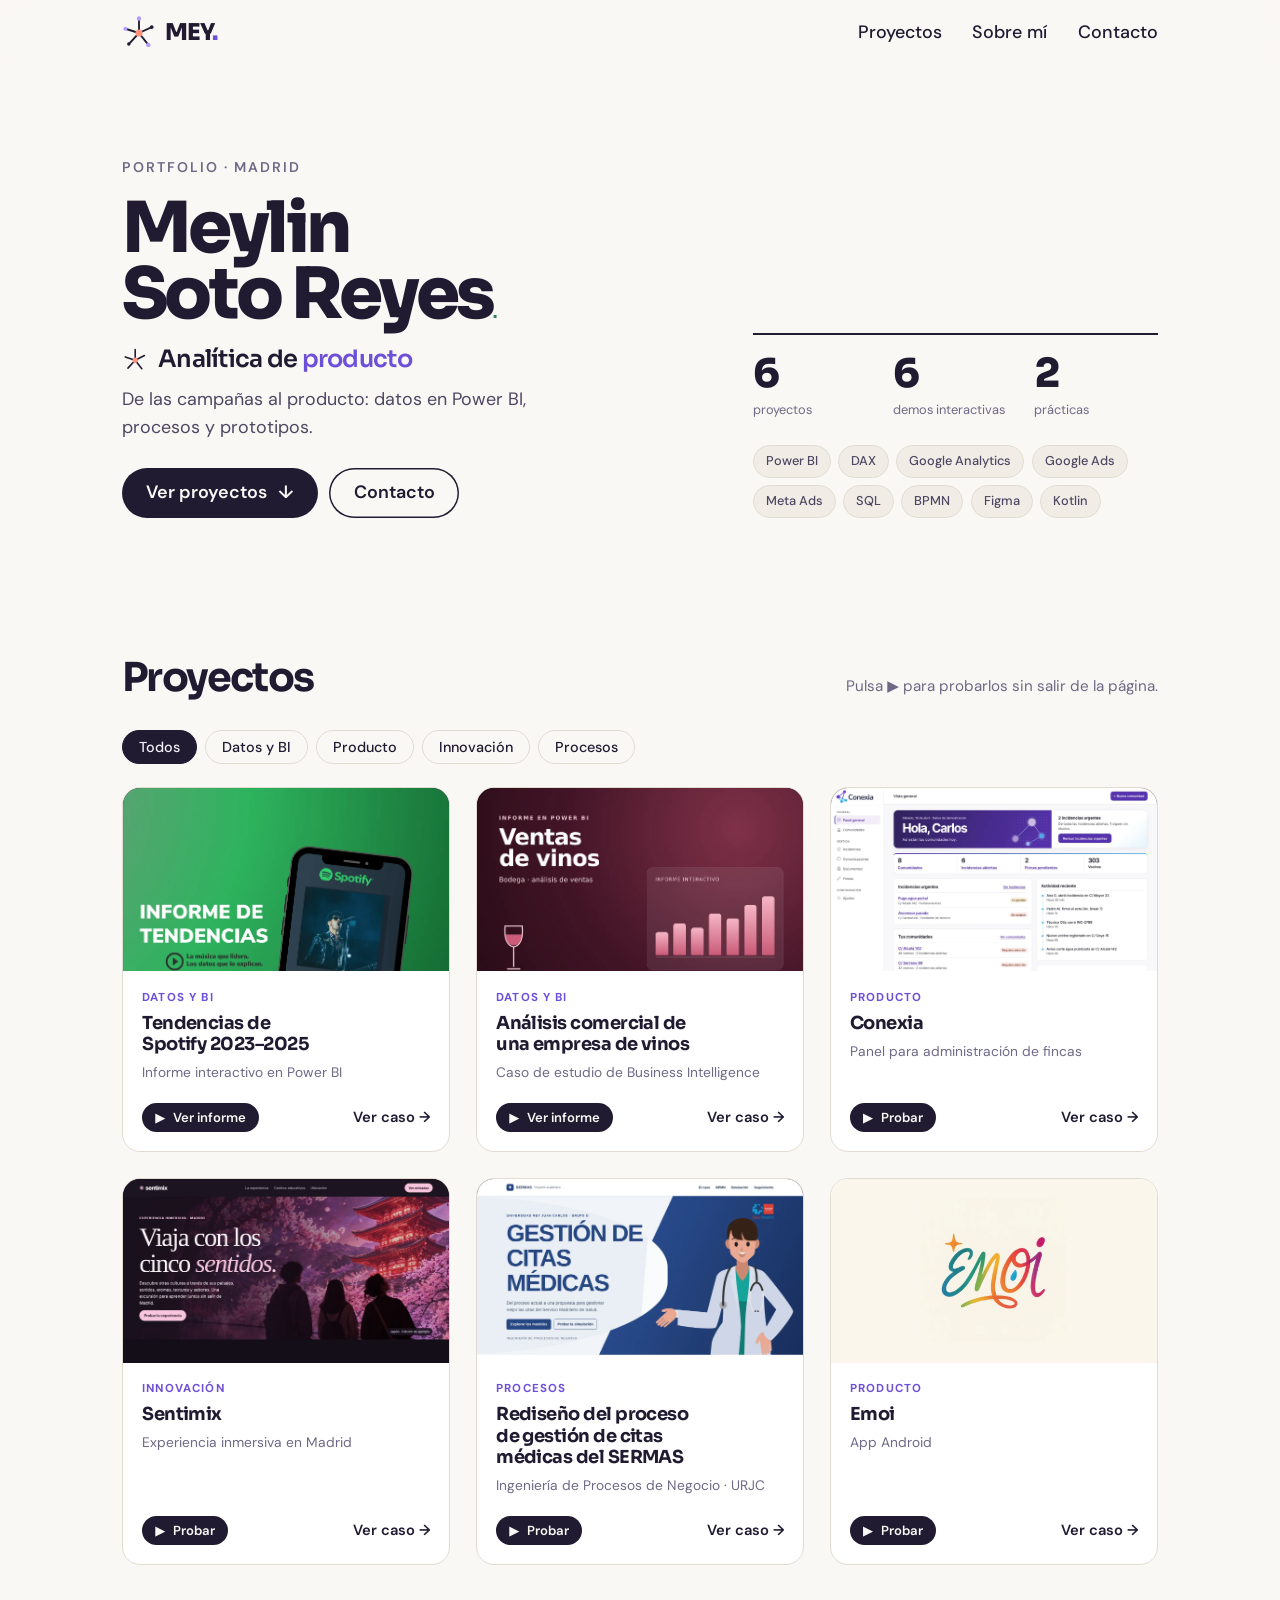
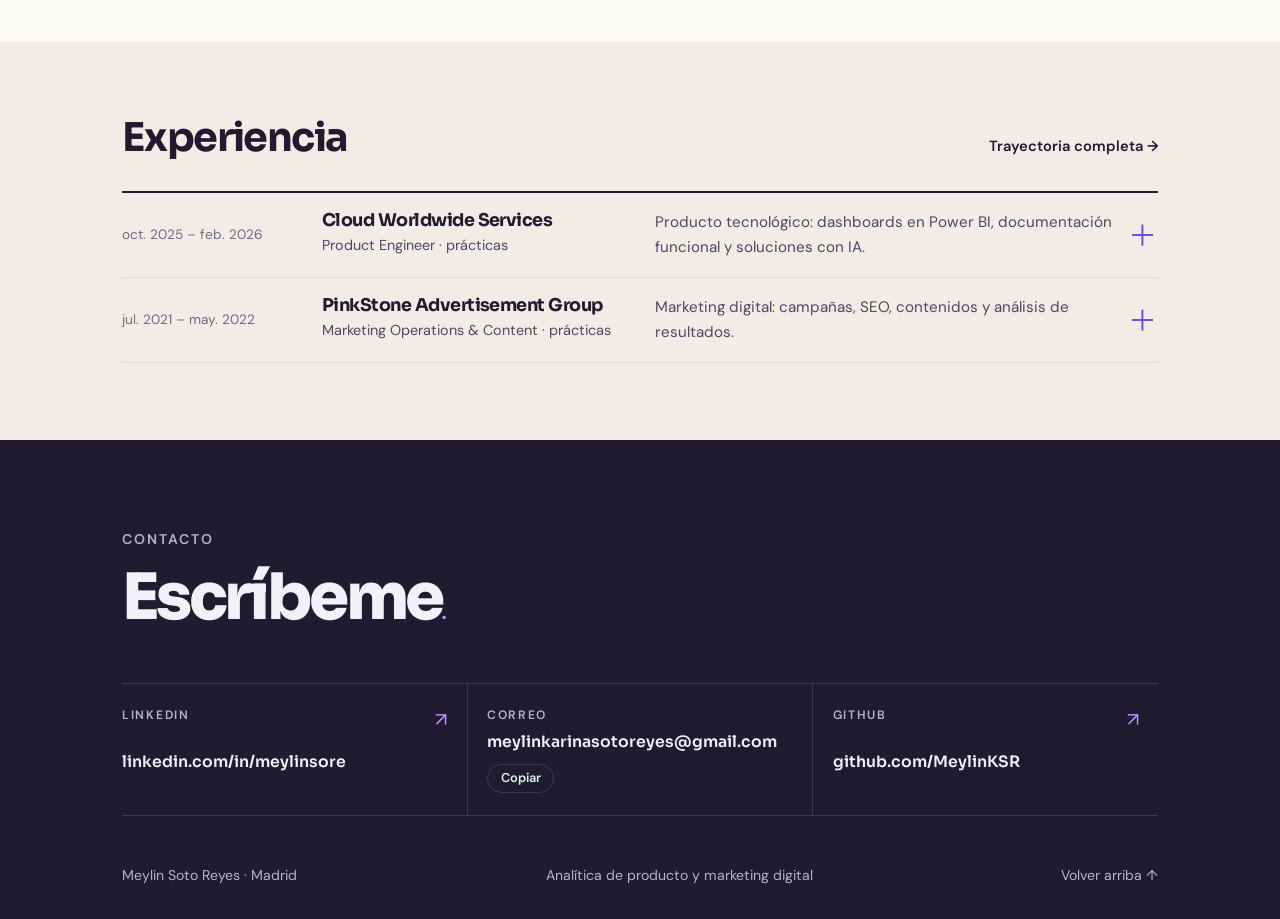
==== commit e73c9e9f: "Caso de estudio BPM del SERMAS: ciclo BPM, Canvas, e3value, landscape, visor BPMN AS-IS/TO-BE, compa" ====
--- a/index.html
+++ b/index.html
@@ -13,7 +13,7 @@
 <link rel="preconnect" href="https://fonts.googleapis.com">
 <link rel="preconnect" href="https://fonts.gstatic.com" crossorigin>
 <link rel="stylesheet" href="https://fonts.googleapis.com/css2?family=DM+Sans:ital,opsz,wght@0,9..40,400;0,9..40,500;0,9..40,600;1,9..40,400&family=Caveat:wght@400&family=Sora:wght@300;400;600;700;800&display=swap">
-<link rel="stylesheet" href="assets/css/styles.css?v=14">
+<link rel="stylesheet" href="assets/css/styles.css?v=15">
 <!-- Umami (analítica de visitas) -->
 <script defer src="https://cloud.umami.is/script.js" data-website-id="6c71785f-b3b7-48df-aa21-91d204837db0"></script>
 </head>
@@ -82,11 +82,13 @@
   </div>
 </footer>
 
-<script src="assets/js/projects.js?v=14"></script>
-<script src="assets/js/mesa-data.js?v=14"></script>
-<script src="assets/js/mesa.js?v=14"></script>
-<script src="assets/js/bi-vinos.js?v=14"></script>
-<script src="assets/js/bi-case.js?v=14"></script>
-<script src="assets/js/app.js?v=14"></script>
+<script src="assets/js/projects.js?v=15"></script>
+<script src="assets/js/mesa-data.js?v=15"></script>
+<script src="assets/js/mesa.js?v=15"></script>
+<script src="assets/js/bi-vinos.js?v=15"></script>
+<script src="assets/js/bi-case.js?v=15"></script>
+<script src="assets/js/bpm-sermas.js?v=15"></script>
+<script src="assets/js/bpm-case.js?v=15"></script>
+<script src="assets/js/app.js?v=15"></script>
 </body>
 </html>
--- a/assets/css/styles.css
+++ b/assets/css/styles.css
@@ -1193,3 +1193,308 @@
 .stack__i { padding: 0; }
 .stack__k { font-size: .9rem; color: var(--ink-2); margin-bottom: 1rem; }
 .stack__k b { font: 800 1.3rem/1 var(--f-display); color: var(--ink); margin-right: .3rem; }
+
+/* =========================================================
+   Caso BPM (SERMAS) · .sm
+   ========================================================= */
+.sm { --navH: 64px; --as: var(--coral-deep); --to: var(--mint-deep); }
+.sm [id^="sm"] { scroll-margin-top: calc(var(--navH) + 1rem); }
+.sm-hero { background: var(--night); color: var(--on-night); padding-block: clamp(1.6rem, 4vw, 3rem) clamp(2rem, 4vw, 3.4rem); }
+.sm-hero .back { color: var(--on-night-2); }
+.sm-hero .eyebrow { color: var(--lilac); margin-top: 1.2rem; }
+.sm-hero__t { font: 800 clamp(2rem, 1.2rem + 3.2vw, 4rem)/1 var(--f-display); letter-spacing: -.05em; max-width: 20ch; margin: .7rem 0 .9rem; }
+.sm-hero__sub { color: var(--on-night-2); font-size: var(--step-0); max-width: 60ch; }
+.sm-hero__go { display: flex; flex-wrap: wrap; gap: .6rem; margin-top: 1.4rem; }
+.sm-hero .btn--ghost { color: var(--on-night); border-color: var(--night-line); }
+.sm-hero__row { display: grid; grid-template-columns: minmax(0, 1fr); gap: 1.2rem; margin-top: 2rem; padding-top: 1.2rem; border-top: 1px solid var(--night-line); }
+@media (min-width: 900px) { .sm-hero__row { grid-template-columns: minmax(0, 1.4fr) minmax(0, 1fr); align-items: start; } }
+.sm-meta { display: flex; flex-wrap: wrap; gap: .9rem 1.8rem; margin: 0; }
+.sm-meta dt { font-size: .72rem; text-transform: uppercase; letter-spacing: .1em; color: var(--on-night-2); }
+.sm-meta dd { margin: .15rem 0 0; font-weight: 600; }
+.sm-disc { margin: 0; font-size: .88rem; color: var(--on-night-2); border-left: 2px solid var(--lilac); padding-left: .9rem; }
+.sm-disc .hand { display: block; color: var(--lilac); font-size: 1.3rem; line-height: 1; margin-bottom: .2rem; }
+
+/* Ciclo */
+.cyc { display: grid; grid-template-columns: minmax(0, 1fr); gap: 1.4rem 2.4rem; margin-top: 2.4rem; align-items: center; }
+@media (min-width: 820px) { .cyc { grid-template-columns: minmax(0, 300px) minmax(0, 1fr); } }
+.cyc__wheel { max-width: 300px; width: 70%; margin-inline: auto; }
+@media (min-width: 820px) { .cyc__wheel { width: 100%; } }
+.cy { width: 100%; height: auto; display: block; }
+.cy__s { cursor: pointer; }
+.cy__s path { fill: var(--night-2); stroke: var(--night-line); stroke-width: 1.5; transition: fill .25s var(--ease); }
+.cy__s:hover path { fill: var(--night-line); }
+.cy__s.is-on path { fill: var(--lilac); stroke: var(--lilac); }
+.cy__n { fill: var(--on-night); font: 700 18px var(--f-display); text-anchor: middle; pointer-events: none; }
+.cy__s.is-on .cy__n { fill: var(--night); }
+.cy__arrow { fill: none; stroke: var(--night-line); stroke-width: 2; stroke-dasharray: 3 5; }
+.cy__c { fill: var(--on-night-2); font: 600 16px var(--f-display); text-anchor: middle; }
+.cyc__t { font: 700 var(--step-1)/1.1 var(--f-display); letter-spacing: -.02em; }
+.cyc__intro { color: var(--on-night-2); font-size: .93rem; margin: .4rem 0 1rem; max-width: 56ch; }
+.cyc__list { display: flex; flex-wrap: wrap; gap: .4rem; }
+.cyc__b { font: 600 .85rem var(--f-text); color: var(--on-night); background: transparent; border: 1px solid var(--night-line); border-radius: 999px; padding: .38rem .8rem .38rem .38rem; display: inline-flex; gap: .45rem; align-items: center; cursor: pointer; }
+.cyc__b span { display: grid; place-items: center; width: 1.45rem; height: 1.45rem; border-radius: 50%; background: var(--night-2); font-size: .75rem; }
+.cyc__b[aria-selected="true"] { background: var(--lilac); border-color: var(--lilac); color: var(--night); }
+.cyc__b[aria-selected="true"] span { background: var(--night); color: var(--lilac); }
+.cyc__d { margin-top: 1rem; min-height: 5.5rem; font-size: .93rem; color: var(--on-night-2); max-width: 60ch; }
+.cyc__d b { color: var(--on-night); }
+.cyc__go { display: inline-block; margin-top: .5rem; color: var(--lilac); font-weight: 600; }
+
+/* Layout con raíl */
+.sm-lay { display: grid; grid-template-columns: minmax(0, 1fr); gap: 2.4rem; padding-block: 2rem 3rem; }
+@media (min-width: 1060px) { .sm-lay { grid-template-columns: 168px minmax(0, 1fr); } }
+.sm-rail { display: none; }
+@media (min-width: 1060px) {
+  .sm-rail { display: block; position: sticky; top: calc(var(--navH) + 1.4rem); align-self: start; }
+  .sm-rail ol { list-style: none; margin: 0; padding: 0; border-left: 1px solid var(--line); counter-reset: r; }
+  .sm-rail a { display: block; padding: .32rem 0 .32rem .9rem; margin-left: -1px; border-left: 2px solid transparent; font-size: .84rem; color: var(--ink-3); text-decoration: none; line-height: 1.25; }
+  .sm-rail a:hover { color: var(--ink); }
+  .sm-rail a.is-on { color: var(--ink); font-weight: 600; border-left-color: var(--lilac-deep); }
+}
+.sm-main { min-width: 0; }
+.sm-sec { padding-block: clamp(2rem, 4vw, 3.2rem); border-top: 1px solid var(--line); }
+.sm-sec:first-child { border-top: 0; padding-top: 0; }
+.sm-h { margin-bottom: 1.4rem; max-width: 68ch; }
+.sm-h__ph { display: flex; gap: .5rem; align-items: baseline; font: 700 .78rem var(--f-display); color: var(--lilac-deep); text-transform: uppercase; letter-spacing: .08em; margin: 0 0 .4rem; }
+.sm-h__ph span { color: var(--ink-3); font-weight: 500; }
+.sm-h h2 { font: 700 clamp(1.5rem, 1.1rem + 1.4vw, 2.2rem)/1.05 var(--f-display); letter-spacing: -.035em; margin: 0; }
+.sm-h__lead { color: var(--ink-2); margin-top: .6rem; }
+.sm-h3 { font: 700 var(--step-1)/1.15 var(--f-display); letter-spacing: -.02em; margin: 2rem 0 .3rem; }
+.sm-p { color: var(--ink-2); margin: .2rem 0 1rem; font-size: .95rem; }
+.sm-k { font: 700 .74rem var(--f-display); text-transform: uppercase; letter-spacing: .09em; color: var(--ink-3); margin: 0 0 .5rem; }
+.sm-note { font-size: .85rem; color: var(--ink-3); margin-top: .8rem; max-width: 72ch; }
+.sm-two { display: grid; grid-template-columns: minmax(0, 1fr); gap: 1.6rem 2.6rem; }
+@media (min-width: 760px) { .sm-two { grid-template-columns: minmax(0, 1fr) minmax(0, 1fr); } }
+.sm-cols { columns: 2 22rem; column-gap: 2.4rem; color: var(--ink-2); margin-bottom: 1.4rem; }
+.sm-cols p { margin: 0 0 .8rem; break-inside: avoid; }
+.sm-list { list-style: none; padding: 0; margin: 0; }
+.sm-list li { position: relative; padding: .5rem 0 .5rem 1.2rem; border-bottom: 1px dashed var(--line); }
+.sm-list li::before { content: ""; position: absolute; left: 0; top: 1rem; width: .5rem; height: .5rem; border-radius: 50%; background: var(--lilac); }
+.sm-list--warn li::before { background: var(--coral); border-radius: 2px; transform: rotate(45deg); }
+
+/* Organización */
+.orgc { display: grid; grid-template-columns: minmax(0, 1fr); gap: .8rem; }
+@media (min-width: 700px) { .orgc { grid-template-columns: minmax(0, 1fr) minmax(0, 1fr); } }
+.orgc p { margin: 0; padding: 1rem 1.1rem; background: var(--paper); border-radius: 12px; font-size: .92rem; color: var(--ink-2); }
+.orgc b { display: block; color: var(--ink); font-family: var(--f-display); margin-bottom: .25rem; }
+.bmc { display: grid; gap: 4px; background: var(--ink); border: 4px solid var(--ink); border-radius: 12px; overflow: hidden;
+  grid-template-columns: minmax(0, 1fr); }
+@media (min-width: 760px) {
+  .bmc { grid-template-columns: repeat(10, minmax(0, 1fr)); grid-template-areas: "kp kp ka ka vp vp cr cr cs cs" "kp kp kr kr vp vp ch ch cs cs" "co co co co co rs rs rs rs rs"; }
+  .bmc__b--kp { grid-area: kp; } .bmc__b--ka { grid-area: ka; } .bmc__b--kr { grid-area: kr; } .bmc__b--vp { grid-area: vp; }
+  .bmc__b--cr { grid-area: cr; } .bmc__b--ch { grid-area: ch; } .bmc__b--cs { grid-area: cs; } .bmc__b--co { grid-area: co; } .bmc__b--rs { grid-area: rs; }
+}
+.bmc__b { background: var(--ivory); border: 0; text-align: left; padding: .8rem .85rem 1rem; font: inherit; color: var(--ink); cursor: pointer; display: flex; flex-direction: column; gap: .45rem; min-height: 6rem; transition: background .2s var(--ease), opacity .2s var(--ease); }
+.bmc__b:hover { background: #fff; }
+.bmc__n { font: 700 .82rem var(--f-display); letter-spacing: -.01em; }
+.bmc__i { font-size: .78rem; color: var(--ink-2); line-height: 1.4; }
+.bmc__b--vp { background: var(--mint); }
+.bmc.has-sel .bmc__b { background: var(--paper); }
+.bmc.has-sel .bmc__b .bmc__i, .bmc.has-sel .bmc__b .bmc__n { opacity: .55; }
+.bmc.has-sel .bmc__b[aria-pressed="true"] .bmc__i, .bmc.has-sel .bmc__b[aria-pressed="true"] .bmc__n { opacity: 1; }
+.bmc.has-sel .bmc__b[aria-pressed="true"] { opacity: 1; background: #fff; box-shadow: inset 0 0 0 3px var(--lilac-deep); }
+.bmc__d { min-height: 2.2rem; margin: .7rem 0 .5rem; font-size: .92rem; color: var(--ink-2); }
+.e3w { display: grid; grid-template-columns: minmax(0, 1fr); gap: 1rem; align-items: start; }
+@media (min-width: 900px) { .e3w { grid-template-columns: minmax(0, 1.7fr) minmax(0, 1fr); } }
+.e3c { overflow-x: auto; background: var(--paper); border-radius: 12px; padding: .5rem; }
+.e3 { width: 100%; min-width: 560px; height: auto; display: block; }
+.e3__a { cursor: pointer; outline: none; }
+.e3__a rect { fill: var(--ivory); stroke: var(--ink); stroke-width: 1.5; transition: fill .2s; }
+.e3__a--pac rect { stroke-dasharray: 5 3; }
+.e3__a:hover rect, .e3__a:focus-visible rect { fill: #fff; stroke: var(--lilac-deep); stroke-width: 2.5; }
+.e3__a.is-sel rect { fill: var(--lilac); stroke: var(--lilac-deep); }
+.e3__n { font: 700 14px var(--f-display); text-anchor: middle; fill: var(--ink); }
+.e3__k { font: 500 11px var(--f-text); text-anchor: middle; fill: var(--ink-3); }
+.e3__x line { stroke: var(--ink-3); stroke-width: 1.3; }
+.e3__x text { font: 500 10.5px var(--f-text); fill: var(--ink-3); }
+.e3 marker path { fill: var(--ink-3); }
+.e3.has-sel .e3__x { opacity: .25; transition: opacity .2s; }
+.e3.has-sel .e3__x.is-on { opacity: 1; }
+.e3__x.is-on line { stroke: var(--lilac-deep); stroke-width: 2; }
+.e3__x.is-on text { fill: var(--ink); font-weight: 700; }
+.e3d { background: var(--ivory); border: 1px solid var(--line); border-radius: 12px; padding: 1rem 1.1rem; font-size: .9rem; }
+.e3d h4 { font: 700 1.1rem var(--f-display); margin: 0 0 .4rem; }
+.e3d ul { margin: 0 0 .8rem; padding-left: 1.1rem; color: var(--ink-2); }
+
+/* Landscape */
+.pl { display: grid; gap: .7rem; }
+.pl__lv { display: grid; grid-template-columns: minmax(0, 1fr); gap: .6rem 1.2rem; padding: 1rem; border-radius: 12px; background: var(--paper); }
+@media (min-width: 760px) { .pl__lv { grid-template-columns: 220px minmax(0, 1fr); } }
+.pl__lv--1 { background: var(--night); color: var(--on-night); }
+.pl__h b { display: block; font: 700 1rem var(--f-display); }
+.pl__h span { font-size: .82rem; color: var(--ink-3); }
+.pl__lv--1 .pl__h span { color: var(--on-night-2); }
+.pl__p { list-style: none; margin: 0; padding: 0; display: flex; flex-wrap: wrap; gap: .4rem; align-content: start; }
+.pl__p li { font-size: .84rem; padding: .35rem .7rem; border-radius: 8px; background: var(--ivory); border: 1px solid var(--line); }
+.pl__lv--1 .pl__p li { background: var(--night-2); border-color: var(--night-line); }
+.pl__p li.is-sel { background: var(--lilac); color: var(--night); border-color: var(--lilac); font-weight: 700; }
+.pl__p li.is-sel .hand { font-size: 1.1rem; font-weight: 400; margin-left: .3rem; }
+.chain { margin: 1.6rem 0; }
+.chain__o { list-style: none; margin: 0; padding: 0; display: flex; flex-wrap: wrap; gap: .3rem; }
+.chain__o li { font-size: .85rem; padding: .4rem .8rem; background: var(--ivory); border: 1px solid var(--ink); border-radius: 4px; position: relative; }
+.chain__o li:not(:last-child)::after { content: "→"; margin-left: .55rem; color: var(--ink-3); }
+.chain__o li:last-child { background: var(--lilac); border-color: var(--lilac-deep); font-weight: 700; }
+.chain__to { font-size: .85rem; color: var(--ink-2); margin: .6rem 0 0; }
+.sm-figs { display: flex; flex-wrap: wrap; gap: .4rem 1.2rem; margin-top: .6rem; }
+.ficha { margin: 0; display: grid; gap: 0; border-top: 1.5px solid var(--ink); }
+.ficha div { display: grid; grid-template-columns: minmax(0, 8.5rem) minmax(0, 1fr); gap: .8rem; padding: .55rem 0; border-bottom: 1px solid var(--line); font-size: .88rem; }
+.ficha dt { font-weight: 700; font-family: var(--f-display); font-size: .8rem; }
+.ficha dd { margin: 0; color: var(--ink-2); }
+
+/* Visor BPMN */
+.bv { border: 1.5px solid var(--ink); border-radius: 14px; background: #fff; overflow: hidden; }
+.bv__bar { display: flex; flex-wrap: wrap; gap: .5rem .9rem; align-items: center; padding: .55rem .6rem; background: var(--paper); border-bottom: 1px solid var(--line); }
+.bv__seg { display: inline-flex; border: 1px solid var(--ink); border-radius: 999px; overflow: hidden; }
+.bv__seg button { font: 600 .8rem var(--f-text); padding: .35rem .8rem; border: 0; background: transparent; color: var(--ink); cursor: pointer; }
+.bv__seg button[aria-pressed="true"] { background: var(--ink); color: var(--ivory); }
+.bv__chk { font-size: .82rem; display: inline-flex; gap: .35rem; align-items: center; cursor: pointer; }
+.bv__chk input { accent-color: var(--mint-deep); width: 1rem; height: 1rem; }
+.bv__chk.is-off { opacity: .4; pointer-events: none; }
+.bv__z { margin-left: auto; display: inline-flex; gap: .25rem; }
+.bv__z button { font: 600 .8rem var(--f-text); min-width: 2rem; height: 2rem; padding: 0 .6rem; border: 1px solid var(--line); background: var(--ivory); border-radius: 8px; cursor: pointer; color: var(--ink); }
+.bv__z button:hover { border-color: var(--ink); }
+.bv__c { height: clamp(320px, 56vh, 560px); position: relative; outline: none; background: #fff; }
+.bv__c:focus-visible { box-shadow: inset 0 0 0 3px var(--lilac-deep); }
+.bv__load { position: absolute; inset: 0; display: grid; place-items: center; color: var(--ink-3); font-size: .9rem; margin: 0; padding: 1rem; text-align: center; }
+.bv__info { border-top: 1px solid var(--line); padding: .65rem .9rem; min-height: 3.1rem; font-size: .88rem; background: var(--ivory); }
+.bv__hint { margin: 0; color: var(--ink-3); }
+.bv__in { margin: 0; display: flex; flex-wrap: wrap; gap: .3rem .8rem; align-items: baseline; }
+.bv__in span { color: var(--ink-2); }
+.bv__in code { font-size: .72rem; color: var(--ink-3); margin-left: auto; }
+.bv__new { background: var(--mint); color: var(--mint-deep) !important; font-weight: 700; font-size: .75rem; padding: .1rem .5rem; border-radius: 999px; }
+.bv.is-max { position: fixed; inset: 0; z-index: 200; border-radius: 0; border: 0; display: flex; flex-direction: column; }
+.bv.is-max .bv__c { flex: 1; height: auto; }
+.bv .djs-container { font-family: var(--f-text); }
+.bv .sm-hl:not(.djs-connection) .djs-visual > :nth-child(1) { stroke: var(--lilac-deep) !important; stroke-width: 3px !important; fill: #EFE9FF !important; }
+.bv .sm-new:not(.djs-connection) .djs-visual > :nth-child(1) { stroke: var(--mint-deep) !important; stroke-width: 3px !important; fill: var(--mint) !important; }
+.bv__more { margin-top: .9rem; display: flex; flex-wrap: wrap; justify-content: space-between; gap: .6rem 1.4rem; align-items: start; }
+.bv__more details { flex: 1 1 26rem; }
+.bv__more summary { cursor: pointer; font-weight: 600; font-size: .92rem; }
+.acts { display: grid; grid-template-columns: repeat(auto-fit, minmax(min(100%, 14rem), 1fr)); gap: 1rem; margin-top: .8rem; }
+.acts ul { margin: 0; padding-left: 1.1rem; font-size: .85rem; color: var(--ink-2); }
+.bv__dl { font-size: .86rem; margin: 0; }
+.cnt { margin-top: 1.6rem; overflow-x: auto; }
+.cnt table { border-collapse: collapse; width: 100%; max-width: 34rem; font-size: .88rem; }
+.cnt caption { text-align: left; }
+.cnt th, .cnt td { padding: .42rem .6rem; border-bottom: 1px solid var(--line); text-align: right; font-variant-numeric: tabular-nums; }
+.cnt th[scope="row"], .cnt thead th:first-child { text-align: left; font-weight: 500; }
+.cnt thead th { font: 700 .75rem var(--f-display); text-transform: uppercase; letter-spacing: .06em; color: var(--ink-3); border-bottom: 1.5px solid var(--ink); }
+.cnt__d { color: var(--mint-deep); font-weight: 700; font-size: .78rem; margin-left: .2rem; }
+
+/* Análisis */
+.an { display: grid; gap: .6rem; }
+.an__r { display: grid; grid-template-columns: minmax(0, 1fr); gap: .3rem; padding: .9rem 1rem; background: var(--paper); border-radius: 12px; font-size: .88rem; }
+.an__r > b { font-family: var(--f-display); font-size: 1rem; }
+.an__r span[data-l]::before { content: attr(data-l); display: block; font: 700 .7rem var(--f-display); text-transform: uppercase; letter-spacing: .08em; color: var(--ink-3); margin-top: .35rem; }
+.an__r--h { display: none; }
+.an__k { color: var(--mint-deep); font-weight: 600; }
+@media (min-width: 900px) {
+  .an { gap: 0; border-top: 1.5px solid var(--ink); }
+  .an__r { grid-template-columns: 9rem repeat(4, minmax(0, 1fr)); gap: 1rem; background: none; border-radius: 0; border-bottom: 1px solid var(--line); padding: .8rem 0; }
+  .an__r--h { display: grid; font: 700 .72rem var(--f-display); text-transform: uppercase; letter-spacing: .08em; color: var(--ink-3); }
+  .an__r span[data-l]::before { display: none; }
+}
+
+/* Comparador */
+.imx__tabs { display: flex; gap: .4rem; overflow-x: auto; padding-bottom: .3rem; margin-bottom: 1rem; scrollbar-width: thin; }
+.imx__t { flex: 0 0 auto; font: 600 .86rem var(--f-text); border: 1.5px solid var(--ink); background: var(--ivory); color: var(--ink); border-radius: 10px; padding: .5rem .85rem .5rem .5rem; display: inline-flex; gap: .5rem; align-items: center; cursor: pointer; }
+.imx__t span { display: grid; place-items: center; width: 1.6rem; height: 1.6rem; border-radius: 6px; background: var(--paper); font: 700 .8rem var(--f-display); }
+.imx__t[aria-selected="true"] { background: var(--ink); color: var(--ivory); }
+.imx__t[aria-selected="true"] span { background: var(--mint); color: var(--ink); }
+.imx__body { display: grid; grid-template-columns: minmax(0, 1fr); gap: 1.2rem; align-items: start; }
+@media (min-width: 1100px) { .imx__body { grid-template-columns: minmax(0, 22rem) minmax(0, 1fr); } }
+.imx__txt h3 { font: 700 1.15rem/1.2 var(--f-display); margin: 0 0 .7rem; }
+.imx__dl { margin: 0; }
+.imx__dl div { padding: .5rem 0; border-bottom: 1px solid var(--line); }
+.imx__dl dt { font: 700 .7rem var(--f-display); text-transform: uppercase; letter-spacing: .08em; color: var(--ink-3); }
+.imx__dl dd { margin: .15rem 0 0; font-size: .88rem; color: var(--ink-2); }
+.imx__add span { display: inline-block; background: var(--mint); color: var(--ink); border-radius: 6px; padding: .1rem .45rem; margin: .15rem .3rem .15rem 0; font-size: .82rem; }
+.kpi-link { font: 600 .8rem var(--f-text); border: 1px solid var(--lilac-deep); color: var(--lilac-deep); background: transparent; border-radius: 999px; padding: .15rem .6rem; margin: .15rem .2rem .15rem 0; cursor: pointer; }
+.kpi-link:hover { background: var(--lilac-deep); color: #fff; }
+
+/* Simulación */
+.sim { border: 1.5px dashed var(--ink-3); border-radius: 16px; padding: clamp(.9rem, 2vw, 1.4rem); background: var(--ivory); }
+.sim__tabs { display: flex; gap: .3rem; margin-bottom: .8rem; flex-wrap: wrap; }
+.sim__tab { font: 600 .86rem var(--f-text); border: 0; background: transparent; padding: .4rem .8rem; border-radius: 8px; cursor: pointer; color: var(--ink-2); }
+.sim__tab[aria-selected="true"] { background: var(--ink); color: var(--ivory); }
+.sim__ctl { display: flex; flex-wrap: wrap; gap: .6rem 1rem; align-items: center; margin-bottom: 1rem; }
+.sim__sc[data-sc="0"] { display: grid; grid-template-columns: minmax(0, 1fr); gap: 1rem; }
+.sim__sc[data-sc="0"][hidden] { display: none; }
+@media (min-width: 700px) { .sim__sc[data-sc="0"] { grid-template-columns: minmax(0, 1.6fr) minmax(0, 1fr); } }
+.agenda { list-style: none; margin: 0; padding: 0; border: 1px solid var(--line); border-radius: 12px; overflow: hidden; background: #fff; }
+.agenda li { display: grid; grid-template-columns: 5.2rem minmax(0, 1fr) auto; gap: .6rem; align-items: center; padding: .5rem .7rem; border-bottom: 1px solid var(--line); font-size: .86rem; transition: background .3s; }
+.agenda li:last-child { border-bottom: 0; }
+.agenda__h { font: 700 .8rem var(--f-display); font-variant-numeric: tabular-nums; }
+.agenda__s { color: var(--ink-2); min-width: 0; }
+.agenda__x { font: 600 .76rem var(--f-text); border: 1px solid var(--coral-deep); color: var(--coral-deep); background: transparent; border-radius: 6px; padding: .2rem .55rem; cursor: pointer; }
+.agenda__x:disabled { opacity: .3; cursor: default; }
+.agenda li.is-cancel { background: #FFF0EC; }
+.agenda li.is-free { background: var(--paper); }
+.agenda li.is-free .agenda__s { color: var(--ink-3); font-style: italic; }
+.agenda li.is-offer { background: var(--mint); }
+.wait { border: 1px solid var(--line); border-radius: 12px; padding: .8rem .9rem; background: #fff; transition: opacity .2s; }
+.wait ol { margin: 0; padding-left: 1.2rem; font-size: .88rem; }
+.wait li.is-notified { color: var(--mint-deep); font-weight: 700; }
+.wait li.is-notified::after { content: " · avisada"; font-weight: 500; }
+.wait.is-empty { opacity: .35; }
+.wait.is-empty ol { text-decoration: line-through; }
+.phone { display: flex; flex-wrap: wrap; gap: .8rem 1.2rem; align-items: center; padding: 1rem; border-radius: 12px; background: #fff; border: 1px solid var(--line); }
+.phone__s { margin: 0; flex: 1 1 18rem; font-size: .9rem; }
+.log { list-style: none; margin: 1rem 0 0; padding: 0 0 0 1rem; border-left: 2px solid var(--line); counter-reset: l; min-height: 2rem; }
+.log li { position: relative; padding: .3rem 0 .45rem .4rem; font-size: .86rem; animation: smIn .35s var(--ease) both; }
+.log li::before { content: ""; position: absolute; left: calc(-1rem - 6px); top: .65rem; width: 10px; height: 10px; border-radius: 50%; background: var(--ink-3); }
+.log li b { display: block; font-weight: 600; }
+.log li span { color: var(--ink-3); font-size: .82rem; }
+.log__new::before { background: var(--mint-deep) !important; }
+.log__new b::after { content: "nuevo en el TO-BE"; font-size: .68rem; font-weight: 700; color: var(--mint-deep); background: var(--mint); border-radius: 999px; padding: .05rem .45rem; margin-left: .45rem; vertical-align: .1em; }
+.log__end::before { background: var(--ink) !important; border-radius: 2px; }
+.log__i { color: var(--ink-3); }
+.log__i::before { background: var(--line) !important; }
+@keyframes smIn { from { opacity: 0; transform: translateY(4px); } to { opacity: 1; transform: none; } }
+
+/* Implementación */
+.rq { overflow-x: auto; position: relative; }
+.rq table { border-collapse: collapse; width: 100%; min-width: 620px; font-size: .86rem; }
+.rq thead th { font: 600 .76rem var(--f-text); color: var(--ink-2); padding: .5rem .4rem; border-bottom: 1.5px solid var(--ink); vertical-align: bottom; text-align: center; width: 11%; }
+.rq thead th:first-child { text-align: left; width: auto; }
+.rq thead th span { display: block; font: 700 .9rem var(--f-display); color: var(--ink); }
+.rq tbody th { text-align: left; font-weight: 600; padding: .6rem .6rem .6rem 0; border-bottom: 1px solid var(--line); }
+.rq tbody th small { display: block; font-weight: 400; color: var(--ink-3); font-size: .8rem; margin-top: .1rem; }
+.rq__k { display: inline-block; font: 700 .64rem var(--f-display); text-transform: uppercase; letter-spacing: .07em; color: var(--lilac-deep); margin-right: .45rem; }
+.rq td { text-align: center; border-bottom: 1px solid var(--line); }
+.dot { color: var(--mint-deep); font-size: .95rem; }
+.later { margin-top: 1.6rem; padding: 1rem 1.1rem; border-radius: 12px; border: 1px dashed var(--lilac-deep); }
+.later .hand { color: var(--lilac-deep); font-size: 1.15rem; text-transform: none; letter-spacing: 0; font-weight: 400; margin-left: .4rem; }
+.later ul { margin: .3rem 0 0; padding-left: 1.1rem; font-size: .88rem; color: var(--ink-2); columns: 2 18rem; column-gap: 2rem; }
+.later li { margin-bottom: .35rem; break-inside: avoid; }
+
+/* KPI */
+.loop { list-style: none; margin: 0 0 1rem; padding: 0; display: grid; grid-template-columns: repeat(auto-fit, minmax(min(100%, 9.5rem), 1fr)); gap: .5rem; counter-reset: lp; }
+.loop li { counter-increment: lp; padding: .9rem; background: var(--paper); border-radius: 12px; font-size: .84rem; color: var(--ink-2); }
+.loop li::before { content: counter(lp); display: grid; place-items: center; width: 1.6rem; height: 1.6rem; border-radius: 50%; background: var(--ink); color: var(--ivory); font: 700 .78rem var(--f-display); margin-bottom: .5rem; }
+.loop b { display: block; color: var(--ink); font-family: var(--f-display); margin-bottom: .2rem; }
+.loop__back { background: var(--lilac) !important; }
+.loop__back::before { content: "↺" !important; }
+.kx { display: grid; grid-template-columns: minmax(0, 1fr); gap: 1rem; border: 1.5px solid var(--ink); border-radius: 14px; overflow: hidden; }
+@media (min-width: 820px) { .kx { grid-template-columns: minmax(0, 16rem) minmax(0, 1fr); gap: 0; } }
+.kx__list { background: var(--paper); padding: .6rem; display: flex; flex-direction: column; gap: .15rem; max-height: none; }
+@media (max-width: 819px) { .kx__list { flex-direction: row; flex-wrap: nowrap; overflow-x: auto; } .kx__g { display: none; } .kx__b { flex: 0 0 auto; } }
+.kx__g { font: 700 .66rem var(--f-display); text-transform: uppercase; letter-spacing: .09em; color: var(--ink-3); margin: .6rem .5rem .2rem; }
+.kx__g:first-child { margin-top: .2rem; }
+.kx__b { text-align: left; font: 500 .86rem var(--f-text); border: 0; background: transparent; padding: .45rem .6rem; border-radius: 8px; cursor: pointer; color: var(--ink); }
+.kx__b:hover { background: var(--ivory); }
+.kx__b[aria-selected="true"] { background: var(--ink); color: var(--ivory); }
+.kx__d { padding: 1rem 1.2rem 1.2rem; min-height: 20rem; }
+.kx__d h4 { font: 700 1.2rem var(--f-display); margin: 0 0 .3rem; letter-spacing: -.02em; }
+.kx__q { color: var(--ink-2); margin: 0 0 .8rem; }
+.kx__f { font-size: .88rem; background: var(--mint); border-radius: 8px; padding: .55rem .8rem; margin: 0 0 .6rem; }
+.kx__f span { display: block; font: 700 .68rem var(--f-display); text-transform: uppercase; letter-spacing: .08em; color: var(--mint-deep); }
+
+/* Cierre */
+.deliv { list-style: none; margin: 0; padding: 0; display: flex; flex-wrap: wrap; gap: .4rem; }
+.deliv li { font-size: .86rem; padding: .4rem .75rem; background: var(--paper); border-radius: 8px; }
+.me { margin: 2rem 0; padding: 1.2rem 1.4rem; background: var(--night); color: var(--on-night); border-radius: 16px; font-size: var(--step-0); }
+.me p { margin: 0; }
+
+@media (prefers-reduced-motion: reduce) {
+  .sm *, .sm *::before { animation: none !important; transition: none !important; }
+}
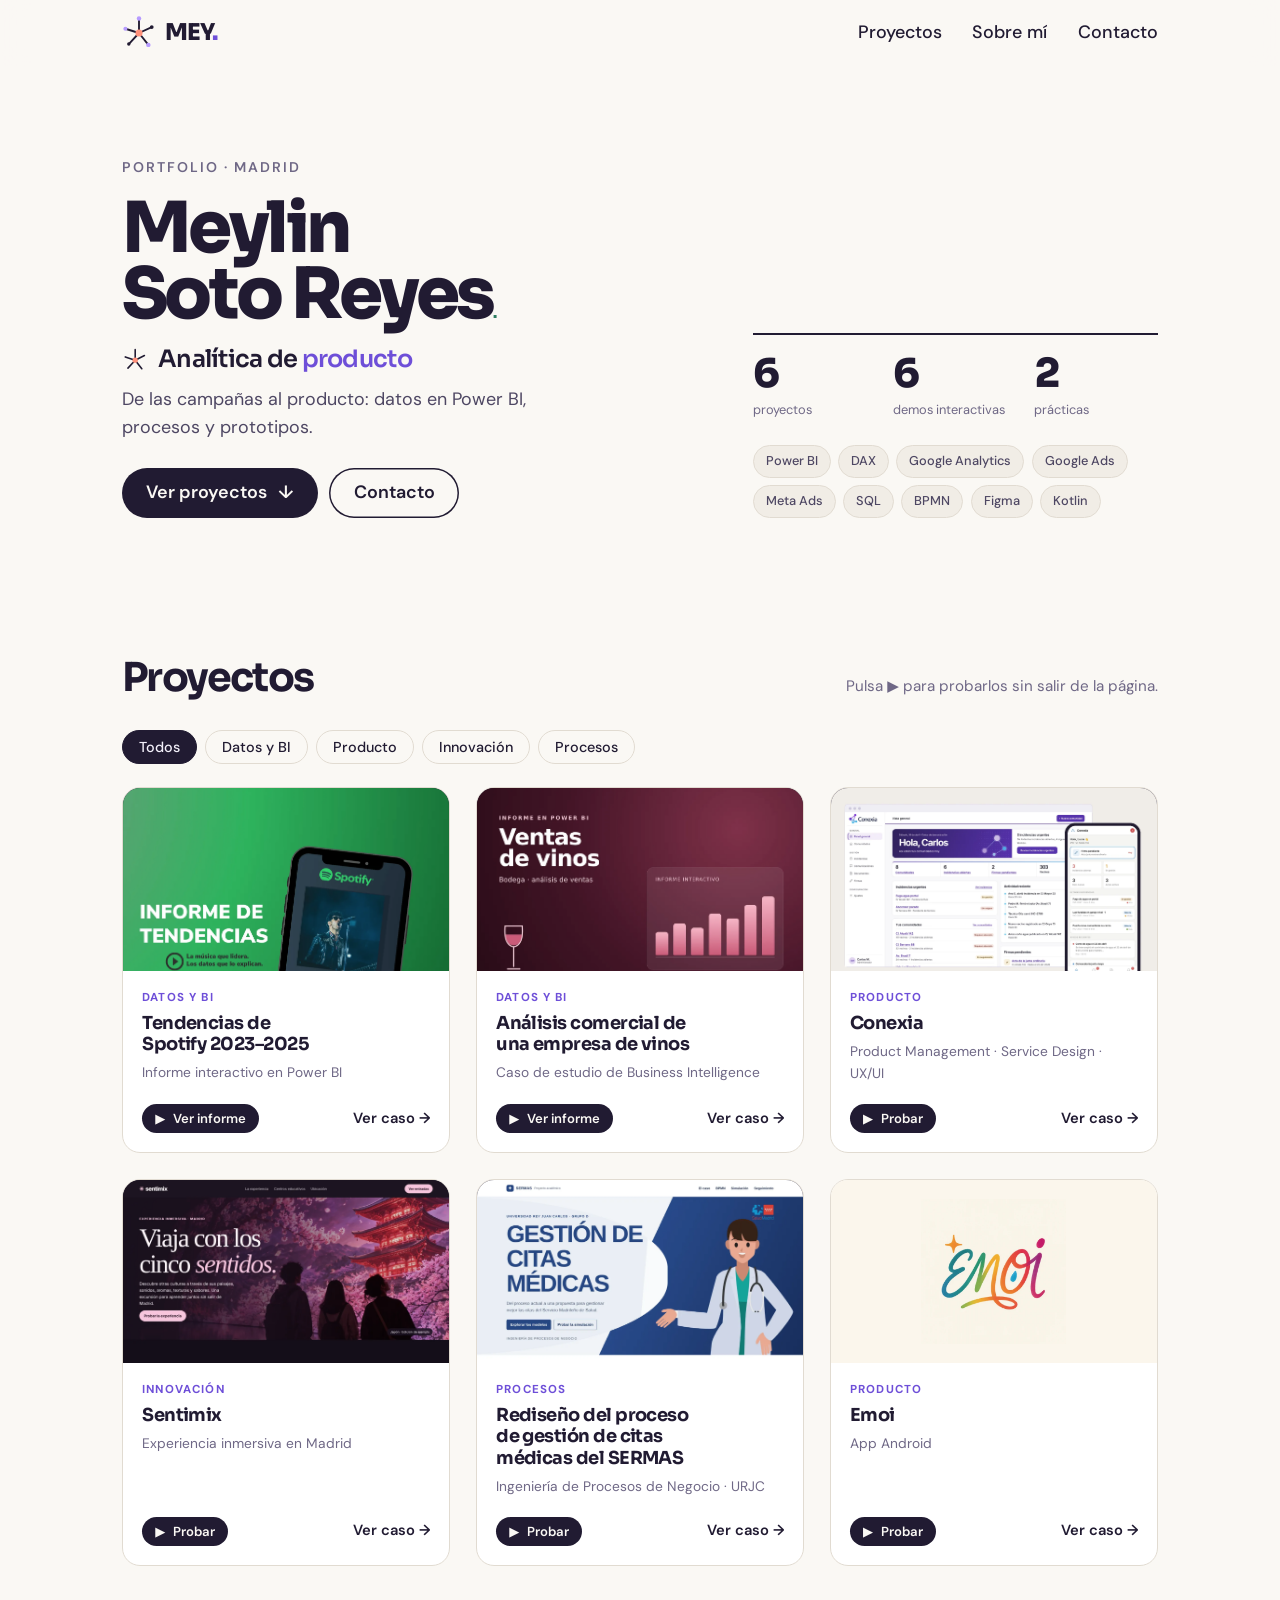
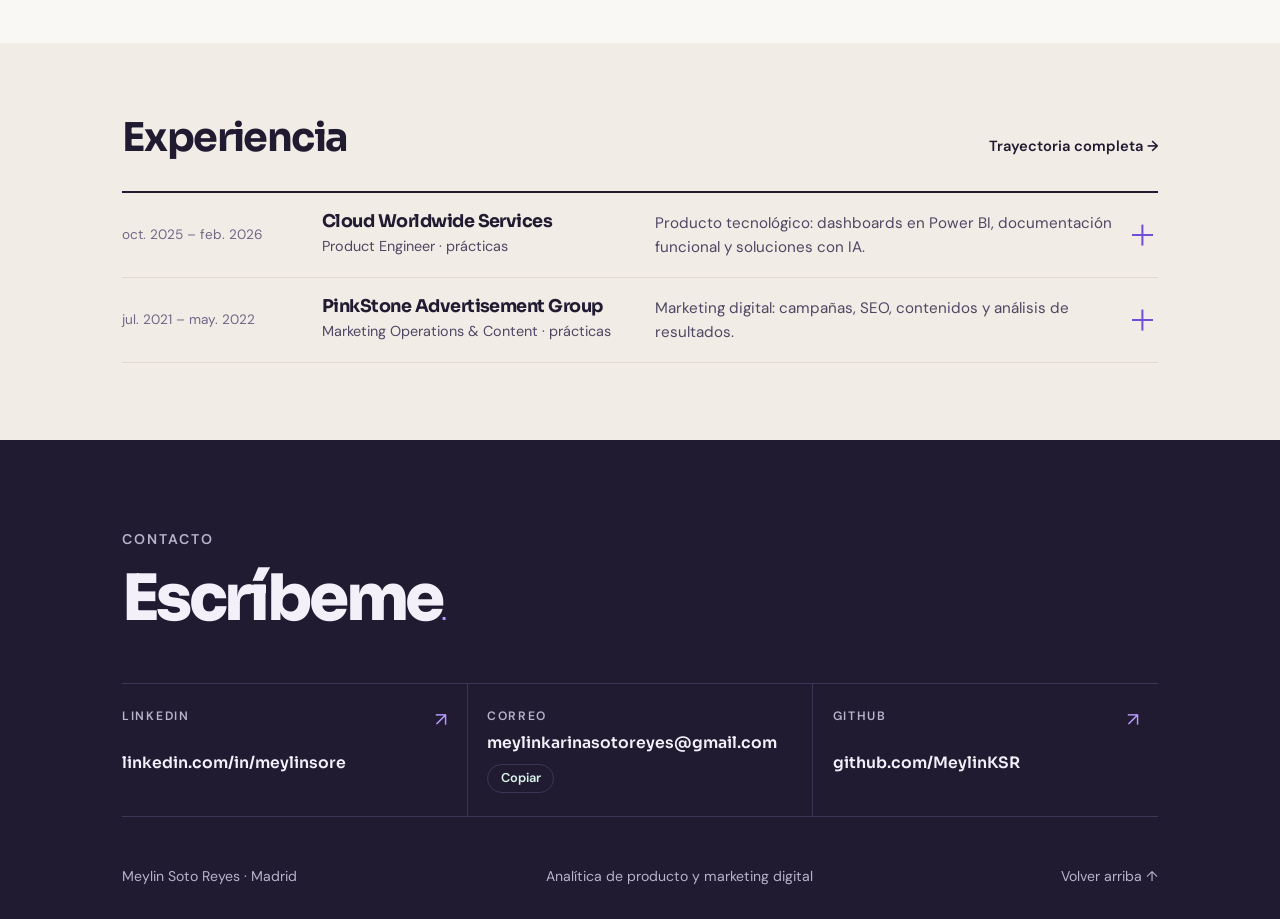
==== commit 285a797b: "Caso de estudio de Conexia: servicio, experiencia, prototipos integrados, negocio e ITIL 4 Co-Author" ====
--- a/index.html
+++ b/index.html
@@ -13,7 +13,7 @@
 <link rel="preconnect" href="https://fonts.googleapis.com">
 <link rel="preconnect" href="https://fonts.gstatic.com" crossorigin>
 <link rel="stylesheet" href="https://fonts.googleapis.com/css2?family=DM+Sans:ital,opsz,wght@0,9..40,400;0,9..40,500;0,9..40,600;1,9..40,400&family=Caveat:wght@400&family=Sora:wght@300;400;600;700;800&display=swap">
-<link rel="stylesheet" href="assets/css/styles.css?v=15">
+<link rel="stylesheet" href="assets/css/styles.css?v=16">
 <!-- Umami (analítica de visitas) -->
 <script defer src="https://cloud.umami.is/script.js" data-website-id="6c71785f-b3b7-48df-aa21-91d204837db0"></script>
 </head>
@@ -82,13 +82,14 @@
   </div>
 </footer>
 
-<script src="assets/js/projects.js?v=15"></script>
-<script src="assets/js/mesa-data.js?v=15"></script>
-<script src="assets/js/mesa.js?v=15"></script>
-<script src="assets/js/bi-vinos.js?v=15"></script>
-<script src="assets/js/bi-case.js?v=15"></script>
-<script src="assets/js/bpm-sermas.js?v=15"></script>
-<script src="assets/js/bpm-case.js?v=15"></script>
-<script src="assets/js/app.js?v=15"></script>
+<script src="assets/js/projects.js?v=16"></script>
+<script src="assets/js/mesa-data.js?v=16"></script>
+<script src="assets/js/mesa.js?v=16"></script>
+<script src="assets/js/bi-vinos.js?v=16"></script>
+<script src="assets/js/bi-case.js?v=16"></script>
+<script src="assets/js/bpm-sermas.js?v=16"></script>
+<script src="assets/js/bpm-case.js?v=16"></script>
+<script src="assets/js/cx-case.js?v=16"></script>
+<script src="assets/js/app.js?v=16"></script>
 </body>
 </html>
--- a/assets/css/styles.css
+++ b/assets/css/styles.css
@@ -1498,3 +1498,353 @@
 @media (prefers-reduced-motion: reduce) {
   .sm *, .sm *::before { animation: none !important; transition: none !important; }
 }
+
+/* =========================================================
+   Caso de producto (Conexia) · .cx
+   ========================================================= */
+.cx { --navH: 64px; --cx: #5B35D5; --cx-b: #2EA8E6; }
+.cx [id^="cx"] { scroll-margin-top: calc(var(--navH) + 3.4rem); }
+.cx-hero { padding-block: clamp(1.4rem, 3vw, 2.4rem) 0; }
+.cx-hero__grid { display: grid; grid-template-columns: minmax(0, 1fr); gap: 2rem 3rem; align-items: center; margin-top: 1rem; }
+@media (min-width: 980px) { .cx-hero__grid { grid-template-columns: minmax(0, .9fr) minmax(0, 1.1fr); } }
+.cx-hero__t { display: flex; align-items: center; gap: .8rem; font: 800 clamp(2.6rem, 1.6rem + 4vw, 4.6rem)/1 var(--f-display); letter-spacing: -.055em; margin: .5rem 0 .8rem; }
+.cx-hero__logo { width: auto; height: .9em; }
+.cx-hero__sub { font: 600 var(--step-1)/1.25 var(--f-display); letter-spacing: -.02em; max-width: 30ch; margin: 0; }
+.cx-hero__intro { color: var(--ink-2); max-width: 56ch; margin: 1rem 0 0; }
+.cx-hero__go { display: flex; flex-wrap: wrap; gap: .6rem; margin-top: 1.4rem; }
+.cx-duo { position: relative; margin: 0; padding: 0 0 2.2rem; }
+.cx-duo figcaption { position: absolute; left: 0; bottom: 0; font-size: .8rem; color: var(--ink-3); }
+.bz { border: 1px solid #d9d4e6; border-radius: 10px; overflow: hidden; background: #fff; box-shadow: 0 18px 40px -24px rgba(33, 27, 50, .45); }
+.bz__bar { display: flex; align-items: center; gap: .35rem; padding: .45rem .7rem; background: #EFEDF5; border-bottom: 1px solid #e1dced; font-size: .74rem; color: var(--ink-3); }
+.bz__bar i { width: 9px; height: 9px; border-radius: 50%; background: #cfc8de; }
+.bz__bar span { margin-left: .5rem; white-space: nowrap; overflow: hidden; text-overflow: ellipsis; }
+.bz > img { display: block; width: 100%; height: auto; }
+.cx-duo .bz { width: 88%; }
+.ph { width: 100%; max-width: 300px; aspect-ratio: 9 / 18.5; border-radius: 34px; background: var(--night); padding: 9px; box-shadow: 0 24px 50px -22px rgba(33, 27, 50, .6); }
+.ph__screen { width: 100%; height: 100%; border-radius: 26px; overflow: hidden; background: #F6F4FB; position: relative; }
+.ph__screen iframe { width: 100%; height: 100%; border: 0; display: block; background: #fff; }
+.ph__poster { position: absolute; inset: 0; display: flex; flex-direction: column; align-items: center; justify-content: center; text-align: center; gap: .5rem; padding: 1.2rem; background: linear-gradient(180deg, #F6F4FB, #E9E4F7); }
+.ph__poster img { width: 72%; height: auto; }
+.ph__poster b { font: 700 1.05rem var(--f-display); color: var(--ink); }
+.ph__poster span { font-size: .8rem; color: var(--ink-3); }
+.ph__poster a { font-size: .82rem; font-weight: 600; color: var(--cx); }
+.ph--hero { position: absolute; right: 0; bottom: 1rem; width: 30%; min-width: 140px; max-width: 220px; border-radius: 26px; padding: 7px; }
+.ph--hero .ph__screen { border-radius: 20px; }
+.ph--hero .ph__poster { padding: .7rem; gap: .3rem; }
+.ph--hero .ph__poster span { font-size: .7rem; }
+.cx-min { display: grid; grid-template-columns: minmax(0, 1fr); gap: 1.2rem 2.4rem; margin-top: clamp(2rem, 4vw, 3rem); padding-block: 1.4rem; border-top: 1.5px solid var(--ink); }
+@media (min-width: 820px) { .cx-min { grid-template-columns: repeat(3, minmax(0, 1fr)); } }
+.cx-min h2 { font: 700 .78rem var(--f-display); text-transform: uppercase; letter-spacing: .1em; color: var(--cx); margin: 0 0 .35rem; }
+.cx-min p { margin: 0; font-size: .95rem; color: var(--ink-2); }
+.cx-meta { display: flex; flex-wrap: wrap; gap: .7rem 2rem; margin: 0 0 2rem; padding-top: 1rem; border-top: 1px solid var(--line); }
+.cx-meta dt { font-size: .7rem; text-transform: uppercase; letter-spacing: .09em; color: var(--ink-3); }
+.cx-meta dd { margin: .1rem 0 0; font-size: .9rem; font-weight: 600; }
+
+.cx-nav { position: sticky; top: var(--navH); z-index: 20; background: rgba(250, 248, 244, .94); backdrop-filter: blur(8px); border-block: 1px solid var(--line); }
+.cx-nav ol { list-style: none; margin: 0; padding: 0; display: flex; gap: .2rem; overflow-x: auto; scrollbar-width: none; }
+.cx-nav ol::-webkit-scrollbar { display: none; }
+.cx-nav a { display: flex; gap: .35rem; align-items: baseline; padding: .7rem .6rem; font-size: .84rem; color: var(--ink-3); text-decoration: none; white-space: nowrap; border-bottom: 2px solid transparent; }
+.cx-nav a span { font: 700 .7rem var(--f-display); }
+.cx-nav a:hover { color: var(--ink); }
+.cx-nav a.is-on { color: var(--ink); border-bottom-color: var(--cx); }
+
+.cx-sec { padding-block: clamp(3rem, 6vw, 5rem); }
+.cx-sec--paper { background: var(--paper); }
+.cx-sec--night { background: var(--night); color: var(--on-night); }
+.cx-h { max-width: 68ch; margin-bottom: 2rem; }
+.cx-h__n { font: 800 .9rem var(--f-display); color: var(--cx); margin: 0 0 .3rem; }
+.cx-sec--night .cx-h__n { color: var(--lilac); }
+.cx-h h2 { font: 700 clamp(1.6rem, 1.1rem + 1.8vw, 2.6rem)/1.05 var(--f-display); letter-spacing: -.04em; margin: 0; }
+.cx-h__lead { color: var(--ink-2); margin: .8rem 0 0; font-size: var(--step-0); }
+.cx-sec--night .cx-h__lead { color: var(--on-night-2); }
+.cx-h3 { font: 700 var(--step-1)/1.15 var(--f-display); letter-spacing: -.02em; margin: 2.6rem 0 .4rem; }
+.cx-p { color: var(--ink-2); margin: 0 0 1rem; max-width: 68ch; }
+.cx-k { font: 700 .72rem var(--f-display); text-transform: uppercase; letter-spacing: .09em; color: var(--ink-3); margin: 0 0 .5rem; }
+.cx-k--sp { margin-top: 2rem; }
+.cx-note { font-size: .85rem; color: var(--ink-3); margin-top: 1rem; max-width: 76ch; }
+.cx-note--night { color: var(--on-night-2); }
+.cx-two { display: grid; grid-template-columns: minmax(0, 1fr); gap: 1.4rem 3rem; }
+@media (min-width: 860px) { .cx-two { grid-template-columns: minmax(0, 1fr) minmax(0, 1fr); } }
+.plain { margin: 0; padding-left: 1.1rem; color: var(--ink-2); }
+.plain li { margin-bottom: .35rem; }
+
+/* Problema */
+.flowin { display: grid; grid-template-columns: minmax(0, 1fr); gap: 1rem; align-items: center; }
+@media (min-width: 820px) { .flowin { grid-template-columns: minmax(0, 1fr) 110px minmax(0, 1fr); } }
+.flowin__ch { list-style: none; margin: 0; padding: 0; display: grid; gap: .4rem; }
+.flowin__ch li { display: flex; gap: .8rem; align-items: baseline; padding: .55rem .9rem; border: 1px dashed #b9b2cc; border-radius: 6px; transform: translateX(calc(var(--i) * 6px - 12px)) rotate(calc((var(--i) - 2) * .4deg)); background: var(--ivory); }
+.flowin__ch b { font-family: var(--f-display); min-width: 7.5rem; }
+.flowin__ch span { font-size: .84rem; color: var(--ink-3); }
+.flowin__lines { display: none; width: 100%; height: 280px; }
+@media (min-width: 820px) { .flowin__lines { display: block; } .flowin__ch li { transform: none; } }
+.flowin__lines path { fill: none; stroke: var(--cx); stroke-width: 1.5; stroke-dasharray: 3 4; vector-effect: non-scaling-stroke; opacity: .6; }
+.flowin__to { border: 2px solid var(--cx); border-radius: 12px; padding: 1.2rem 1.3rem; background: #fff; }
+.flowin__to img { width: 150px; height: auto; display: block; margin-bottom: .6rem; }
+.flowin__to p { margin: 0; font-size: .95rem; color: var(--ink-2); }
+.cx-pains { margin-top: 2.2rem; }
+.cx-pains ol { list-style: none; margin: 0; padding: 0; display: flex; flex-wrap: wrap; gap: 0; border-top: 1px solid var(--line); counter-reset: pn; }
+.cx-pains li { counter-increment: pn; flex: 1 1 15rem; padding: .7rem 1rem .7rem 0; border-bottom: 1px solid var(--line); font-size: .92rem; }
+.cx-pains li::before { content: counter(pn, decimal-leading-zero); font: 700 .72rem var(--f-display); color: var(--coral-deep); margin-right: .6rem; }
+
+/* Personas */
+.tri { display: grid; grid-template-columns: minmax(0, 1fr); gap: 1rem; align-items: center; }
+@media (min-width: 900px) { .tri { grid-template-columns: minmax(0, 1fr) 200px minmax(0, 1fr); } }
+.tri__mid { display: none; }
+@media (min-width: 900px) { .tri__mid { display: block; } }
+.tri__mid svg { width: 100%; height: auto; }
+.tri__mid circle { fill: var(--cx); }
+.tri__mid text { fill: #fff; font: 700 15px var(--f-display); text-anchor: middle; }
+.tri__mid text.lbl { fill: var(--ink-3); font: 500 11px var(--f-text); }
+.tri__mid path { stroke: var(--ink); stroke-width: 1.5; fill: none; }
+.tri__mid path.dash { stroke-dasharray: 4 4; stroke: var(--ink-3); }
+.actor { padding: 1.2rem 0; border-top: 3px solid var(--ink); }
+.actor--adm { border-top-color: var(--cx); }
+.actor--vec { border-top-color: var(--cx-b); }
+.actor--pro { border-top: 1px dashed var(--ink-3); }
+.actor h3 { font: 700 1.25rem var(--f-display); letter-spacing: -.02em; margin: .1rem 0 .6rem; }
+.actor__r { font-size: .8rem; color: var(--ink-3); margin: 0; }
+.actor ul { margin: 0; padding-left: 1.05rem; font-size: .9rem; color: var(--ink-2); }
+.actor li { margin-bottom: .25rem; }
+.tri__pro { display: grid; grid-template-columns: minmax(0, 1fr); gap: .5rem 3rem; margin-top: 1rem; }
+@media (min-width: 900px) { .tri__pro { grid-template-columns: minmax(0, 22rem) minmax(0, 1fr); align-items: start; margin-inline: auto; max-width: 900px; } .tri__pro .cx-note { margin-top: 1.4rem; } }
+
+/* Mercado */
+.mkt { display: grid; grid-template-columns: minmax(0, 1fr); gap: 1rem; }
+@media (min-width: 900px) { .mkt { grid-template-columns: minmax(0, 1fr) minmax(0, .8fr) minmax(0, 1fr); } }
+.mkt__side ul { list-style: none; margin: 0; padding: 0; }
+.mkt__side li { padding: .6rem 0; border-bottom: 1px solid var(--line); font-size: .87rem; color: var(--ink-2); }
+.mkt__side li b { display: block; color: var(--ink); font-family: var(--f-display); font-size: .95rem; }
+.mkt__gap { background: var(--night); color: var(--on-night); border-radius: 12px; padding: 1.2rem; align-self: center; }
+.mkt__gap .cx-k { color: var(--lilac); }
+.mkt__gap p { margin: 0 0 .8rem; font-size: .93rem; }
+.mkt__gap img { width: 120px; height: auto; background: #fff; border-radius: 8px; padding: .4rem .6rem; }
+.mkt__base { grid-column: 1 / -1; margin: .4rem 0 0; padding: .7rem 1rem; background: var(--paper); border-radius: 8px; font-size: .88rem; color: var(--ink-2); }
+.mkt__base b { color: var(--ink); margin-right: .4rem; }
+.alt { margin-top: 2rem; display: grid; }
+.alt__r { display: grid; grid-template-columns: minmax(0, 1fr); gap: .25rem; padding: .8rem 0; border-bottom: 1px solid var(--line); font-size: .88rem; }
+.alt__r > b { font-family: var(--f-display); }
+.alt__r span[data-l]::before { content: attr(data-l) " · "; font-weight: 700; color: var(--ink-3); font-size: .74rem; }
+.alt__r--h { display: none; }
+.alt__o { color: var(--cx); font-weight: 600; }
+@media (min-width: 900px) {
+  .alt { border-top: 1.5px solid var(--ink); }
+  .alt__r { grid-template-columns: 13rem repeat(3, minmax(0, 1fr)); gap: 1.2rem; }
+  .alt__r--h { display: grid; font: 700 .72rem var(--f-display); text-transform: uppercase; letter-spacing: .08em; color: var(--ink-3); }
+  .alt__r span[data-l]::before { display: none; }
+}
+
+/* Experiencia */
+.seg { display: inline-flex; border: 1.5px solid var(--ink); border-radius: 999px; overflow: hidden; }
+.seg button { font: 600 .86rem var(--f-text); padding: .42rem 1rem; border: 0; background: transparent; color: var(--ink); cursor: pointer; }
+.seg button[aria-selected="true"] { background: var(--ink); color: var(--ivory); }
+.cjm__who { font-size: .86rem; color: var(--ink-3); margin: .8rem 0; }
+.cjm__scroll { overflow-x: auto; padding-bottom: .4rem; }
+.cjm__grid { display: grid; grid-template-columns: 8rem repeat(6, minmax(9.5rem, 1fr)); min-width: 980px; border-top: 1.5px solid var(--ink); }
+.cjm__lab { font: 700 .7rem var(--f-display); text-transform: uppercase; letter-spacing: .08em; color: var(--ink-3); padding: .8rem .6rem .8rem 0; border-bottom: 1px solid var(--line); }
+.cjm__m, .cjm__t { padding: .8rem .7rem; border-bottom: 1px solid var(--line); border-left: 1px solid var(--line); font-size: .87rem; }
+.cjm__m span { display: block; font: 800 .78rem var(--f-display); color: var(--cx); margin-bottom: .2rem; }
+.cjm__t { color: var(--ink-2); font-size: .82rem; background: rgba(255, 255, 255, .5); }
+.cjm__emo { grid-column: 2 / -1; display: grid; grid-template-columns: repeat(6, minmax(0, 1fr)); position: relative; padding-top: 96px; border-bottom: 1px solid var(--line); }
+.cjm__curve { position: absolute; left: 0; top: 4px; width: 100%; height: 90px; }
+.cjm__curve polyline { fill: none; stroke: var(--cx); stroke-width: 2.5; vector-effect: non-scaling-stroke; }
+.cjm__curve circle { fill: #fff; stroke: var(--cx); stroke-width: 2; vector-effect: non-scaling-stroke; }
+.cjm__e { padding: .3rem .7rem .9rem; font-size: .84rem; }
+.cjm__e q { display: block; font-style: italic; color: var(--ink-2); }
+.cjm__e b { display: block; font: 700 .78rem var(--f-display); color: var(--cx); margin-top: .3rem; }
+.bp { overflow-x: auto; margin-top: .8rem; padding-bottom: .4rem; }
+.bp__grid { display: grid; grid-template-columns: 9rem repeat(6, minmax(9.5rem, 1fr)); gap: 6px; min-width: 1040px; }
+.bp__lane { font: 700 .78rem var(--f-display); padding: .7rem .6rem; border-radius: 6px; display: flex; align-items: center; }
+.bp__lane--u { background: #DDF3E6; } .bp__lane--t { background: #DCEEFB; } .bp__lane--b { background: #E9E2FB; }
+.bp__c { font-size: .8rem; line-height: 1.4; padding: .65rem .7rem; border-radius: 6px; color: var(--ink); }
+.bp__c--u { background: #EEF9F2; } .bp__c--t { background: #EEF6FD; } .bp__c--b { background: #F3EFFD; }
+.bp__c span { display: block; font: 800 .72rem var(--f-display); color: var(--mint-deep); margin-bottom: .15rem; }
+.bp__line { grid-column: 1 / -1; font-size: .68rem; text-transform: uppercase; letter-spacing: .1em; color: var(--ink-3); border-top: 1.5px solid var(--ink-3); padding-top: .15rem; margin-top: 2px; }
+.bp__line--v { border-top-style: dashed; }
+
+/* Prototipos */
+.lab { display: grid; grid-template-columns: minmax(0, 1fr); gap: 3rem; }
+@media (min-width: 1100px) { .lab { grid-template-columns: minmax(0, 330px) minmax(0, 1fr); gap: 2.6rem; } }
+.lab__app { display: grid; grid-template-columns: minmax(0, 1fr); gap: 1.4rem; justify-items: center; }
+@media (min-width: 640px) and (max-width: 1099px) { .lab__app { grid-template-columns: 300px minmax(0, 1fr); align-items: center; justify-items: start; } }
+.lab__app .ph { box-shadow: 0 0 0 1px var(--night-line), 0 30px 60px -30px #000; }
+.lab__info { width: 100%; }
+.lab .cx-k { color: var(--lilac); }
+.feat { list-style: none; margin: 0; padding: 0; }
+.feat li { padding: .4rem 0; border-bottom: 1px solid var(--night-line); font-size: .9rem; }
+.sim { font-style: normal; font-size: .7rem; font-weight: 700; color: var(--night); background: var(--coral); border-radius: 4px; padding: .05rem .35rem; margin-left: .3rem; }
+.lab__links { font-size: .85rem; margin: .9rem 0 0; color: var(--on-night-2); }
+.lab__links a { color: var(--lilac); font-weight: 600; }
+.lab__fb { font-size: .82rem; color: var(--on-night-2); margin: .4rem 0 0; }
+.bz--live { border-color: var(--night-line); }
+.bz__max { margin-left: auto; font: 600 .74rem var(--f-text); border: 1px solid #cfc8de; background: #fff; border-radius: 6px; padding: .2rem .6rem; cursor: pointer; color: var(--ink); }
+.bz__view { position: relative; aspect-ratio: 16 / 10; overflow: hidden; background: #F6F4FB; }
+.bz__view > img { width: 100%; height: 100%; object-fit: cover; object-position: top left; display: block; filter: saturate(.85); }
+.bz__load { position: absolute; left: 50%; top: 50%; transform: translate(-50%, -50%); box-shadow: 0 10px 30px -10px rgba(0, 0, 0, .5); }
+.bz__view iframe { position: absolute; left: 0; top: 0; border: 0; transform-origin: 0 0; background: #fff; }
+.bz.is-max { position: fixed; inset: 0; z-index: 210; border-radius: 0; display: flex; flex-direction: column; }
+.bz.is-max .bz__view { flex: 1; aspect-ratio: auto; }
+.tour { display: grid; grid-template-columns: repeat(auto-fill, minmax(min(100%, 14rem), 1fr)); gap: 0; border-top: 1px solid var(--night-line); }
+.tour button { text-align: left; background: transparent; border: 0; border-bottom: 1px solid var(--night-line); color: var(--on-night); padding: .6rem .5rem .6rem 0; cursor: pointer; font: inherit; }
+.tour button b { display: block; font: 600 .92rem var(--f-display); }
+.tour button span { font-size: .8rem; color: var(--on-night-2); }
+.tour button:hover b, .tour button.is-on b { color: var(--lilac); }
+.lab__tour { margin-top: 1.4rem; }
+
+/* Arquitectura */
+.arq__k { font: 700 .72rem var(--f-display); text-transform: uppercase; letter-spacing: .09em; color: var(--ink-3); margin: 1.2rem 0 .5rem; }
+.arq__row { list-style: none; margin: 0; padding: 0; display: grid; grid-template-columns: minmax(0, 1fr); gap: .5rem; }
+@media (min-width: 760px) { .arq__row { grid-template-columns: repeat(4, minmax(0, 1fr)); gap: 1.6rem; } }
+.arq__row li { position: relative; padding: .8rem .9rem; border-radius: 8px; font-size: .84rem; color: var(--ink-2); }
+.arq__row--f li { background: #EEF6FD; border-left: 3px solid var(--cx-b); }
+.arq__row--b li { background: #F3EFFD; border-left: 3px solid var(--cx); }
+.arq__row b { display: block; font: 700 .95rem var(--f-display); color: var(--ink); margin-bottom: .2rem; }
+@media (min-width: 760px) { .arq__row li:not(:last-child)::after { content: "→"; position: absolute; right: -1.25rem; top: 50%; transform: translateY(-50%); color: var(--ink-3); } }
+.cx-sec .cx-two { margin-top: 2.4rem; }
+.steps { margin: 0; padding: 0; list-style: none; counter-reset: st; display: flex; flex-wrap: wrap; gap: .4rem; }
+.steps li { counter-increment: st; font-size: .84rem; padding: .35rem .7rem .35rem .4rem; border: 1px solid var(--line); border-radius: 6px; background: #fff; }
+.steps li::before { content: counter(st); font: 700 .72rem var(--f-display); color: #fff; background: var(--cx); border-radius: 4px; padding: .05rem .35rem; margin-right: .45rem; }
+.chain-aside { border: 1.5px dashed var(--ink-3); border-radius: 12px; padding: 1.2rem 1.3rem; align-self: start; }
+.chain-aside h3 { font: 700 1.1rem var(--f-display); margin: 0 0 .5rem; }
+.chain-aside p:not(.cx-k) { font-size: .9rem; color: var(--ink-2); margin: 0 0 .6rem; }
+
+/* Negocio */
+.val { display: grid; grid-template-columns: minmax(0, 1fr); gap: 1.6rem 2.4rem; }
+@media (min-width: 900px) { .val { grid-template-columns: repeat(2, minmax(0, 1fr)) minmax(0, 1.1fr); } }
+.val ul { margin: 0 0 .5rem; padding-left: 1.05rem; font-size: .9rem; color: var(--ink-2); }
+.val li { margin-bottom: .25rem; }
+.val__q { border-left: 3px solid var(--cx); padding-left: 1.1rem; }
+.val__q p:not(.cx-k) { margin: 0; font-size: .93rem; }
+.cbmc { display: grid; gap: 3px; background: var(--ink); border: 3px solid var(--ink); border-radius: 10px; overflow: hidden; grid-template-columns: minmax(0, 1fr); margin-top: .8rem; }
+@media (min-width: 820px) {
+  .cbmc { grid-template-columns: repeat(10, minmax(0, 1fr)); grid-template-areas: "kp kp ka ka vp vp cr cr cs cs" "kp kp kr kr vp vp ch ch cs cs" "co co co co co rs rs rs rs rs"; }
+  .cbmc__b--kp { grid-area: kp; } .cbmc__b--ka { grid-area: ka; } .cbmc__b--kr { grid-area: kr; } .cbmc__b--vp { grid-area: vp; } .cbmc__b--cr { grid-area: cr; }
+  .cbmc__b--ch { grid-area: ch; } .cbmc__b--cs { grid-area: cs; } .cbmc__b--co { grid-area: co; } .cbmc__b--rs { grid-area: rs; }
+}
+.cbmc__b { background: var(--ivory); padding: .8rem .85rem; }
+.cbmc__b--vp { background: #F3EFFD; }
+.cbmc__b b { font: 700 .82rem var(--f-display); }
+.cbmc__b ul { margin: .4rem 0 0; padding-left: .95rem; font-size: .78rem; color: var(--ink-2); line-height: 1.45; }
+.fin { border-collapse: collapse; width: 100%; max-width: 46rem; font-size: .9rem; }
+.fin th, .fin td { padding: .55rem .5rem .55rem 0; border-bottom: 1px solid var(--line); text-align: left; font-variant-numeric: tabular-nums; }
+.fin thead th { font: 700 .72rem var(--f-display); text-transform: uppercase; letter-spacing: .08em; color: var(--ink-3); border-bottom: 1.5px solid var(--ink); }
+.fin tbody th { font-weight: 500; }
+.fin td:nth-child(2) { white-space: nowrap; font-weight: 600; }
+.fin td:last-child { width: 32%; }
+.fin tfoot th, .fin tfoot td { font-weight: 700; border-bottom: 0; border-top: 1.5px solid var(--ink); }
+.fin__bar { display: block; position: relative; height: 10px; background: rgba(33, 27, 50, .07); border-radius: 5px; }
+.fin__bar i { position: absolute; top: 0; height: 100%; background: var(--cx); border-radius: 5px; opacity: .8; }
+@media (max-width: 560px) { .fin td:last-child, .fin thead th:last-child { display: none; } }
+
+/* ITIL */
+.vc { list-style: none; margin: 0; padding: 0; display: grid; grid-template-columns: minmax(0, 1fr); counter-reset: vc; }
+@media (min-width: 900px) { .vc { grid-template-columns: repeat(6, minmax(0, 1fr)); } }
+.vc li { padding: .8rem .9rem .9rem; border-left: 1px solid var(--line); font-size: .82rem; color: var(--ink-2); }
+.vc li:first-child { border-left: 0; padding-left: 0; }
+@media (max-width: 899px) { .vc li { border-left: 0; border-top: 1px solid var(--line); padding-left: 0; } }
+.vc b { display: block; font: 700 .9rem var(--f-display); color: var(--cx); margin-bottom: .2rem; }
+.dims { display: grid; grid-template-columns: minmax(0, 1fr); margin: 0; border-top: 1.5px solid var(--ink); }
+@media (min-width: 820px) { .dims { grid-template-columns: repeat(2, minmax(0, 1fr)); column-gap: 3rem; } }
+.dims div { padding: .9rem 0; border-bottom: 1px solid var(--line); }
+.dims dt { font: 700 1rem var(--f-display); }
+.dims dd { margin: .25rem 0 0; font-size: .88rem; color: var(--ink-2); }
+.dims__k { display: block; margin-top: .35rem; font-size: .8rem; color: var(--cx); font-weight: 600; }
+.two-inc { display: grid; grid-template-columns: minmax(0, 1fr); gap: 0; border: 1.5px solid var(--ink); border-radius: 12px; overflow: hidden; }
+@media (min-width: 760px) { .two-inc { grid-template-columns: repeat(2, minmax(0, 1fr)); } }
+.two-inc > div { padding: 1rem 1.2rem; font-size: .9rem; }
+.two-inc > div + div { background: var(--night); color: var(--on-night); }
+.two-inc > div + div .cx-k { color: var(--lilac); }
+.two-inc p:not(.cx-k) { margin: 0; }
+.iflow { list-style: none; margin: 0; padding: 0; display: grid; grid-template-columns: minmax(0, 1fr); gap: 0; }
+@media (min-width: 900px) { .iflow { grid-template-columns: repeat(5, minmax(0, 1fr)); } }
+.iflow li { position: relative; padding: .2rem 1.2rem 1.2rem 2.6rem; font-size: .84rem; color: var(--ink-2); }
+.iflow li::before { content: ""; position: absolute; left: .9rem; top: 1.8rem; bottom: 0; width: 2px; background: var(--cx); opacity: .35; }
+.iflow li:last-child::before { display: none; }
+.iflow__n { position: absolute; left: 0; top: 0; width: 1.8rem; height: 1.8rem; border-radius: 50%; background: var(--cx); color: #fff; font: 700 .8rem var(--f-display); display: grid; place-items: center; }
+.iflow b { display: block; font: 700 1rem var(--f-display); color: var(--ink); margin-bottom: .15rem; }
+@media (min-width: 900px) {
+  .iflow li { padding: 2.6rem 1rem 0 0; }
+  .iflow li::before { left: 2rem; right: 0; top: .9rem; bottom: auto; width: auto; height: 2px; }
+}
+.tscroll { overflow-x: auto; }
+.sla, .kt { border-collapse: collapse; width: 100%; font-size: .86rem; }
+.sla { min-width: 520px; }
+.sla th, .sla td, .kt th, .kt td { padding: .55rem .6rem .55rem 0; border-bottom: 1px solid var(--line); text-align: left; vertical-align: top; }
+.sla thead th, .kt thead th { font: 700 .72rem var(--f-display); text-transform: uppercase; letter-spacing: .08em; color: var(--ink-3); border-bottom: 1.5px solid var(--ink); }
+.sla tbody th { font-family: var(--f-display); white-space: nowrap; }
+.sla td:nth-child(3), .sla td:nth-child(4) { font-weight: 600; font-variant-numeric: tabular-nums; min-width: 5.5rem; }
+.sla tbody th::before { content: ""; display: inline-block; width: .55rem; height: .55rem; border-radius: 2px; margin-right: .45rem; background: var(--ink-3); }
+.sla--0 th::before { background: var(--coral-deep); } .sla--1 th::before { background: var(--coral); } .sla--2 th::before { background: var(--cx-b); } .sla--3 th::before { background: #9DD8B8; }
+.lv { list-style: none; margin: 0; padding: 0; }
+.lv li { padding: .6rem 0 .6rem .9rem; border-left: 3px solid var(--cx); margin-bottom: .4rem; font-size: .86rem; color: var(--ink-2); }
+.lv li:nth-child(2) { border-left-color: #8B6CE8; } .lv li:nth-child(3) { border-left-color: #B69BFF; } .lv li:nth-child(4) { border-left-style: dashed; border-left-color: var(--ink-3); }
+.lv b { display: block; color: var(--ink); font-family: var(--f-display); }
+.rm { display: grid; grid-template-columns: 1.4rem minmax(0, 1fr); grid-template-rows: auto 1.4rem; gap: .3rem; max-width: 30rem; }
+.rm__y { writing-mode: vertical-rl; transform: rotate(180deg); font-size: .72rem; color: var(--ink-3); text-align: center; }
+.rm__x { grid-column: 2; font-size: .72rem; color: var(--ink-3); text-align: center; }
+.rm__g { display: grid; grid-template-columns: repeat(3, minmax(0, 1fr)); grid-template-rows: repeat(3, minmax(4.2rem, auto)); gap: 3px; }
+.rm__c { border-radius: 4px; padding: .3rem; display: flex; flex-direction: column; gap: .25rem; justify-content: center; }
+.rm__c--l { background: #EEF9F2; } .rm__c--m { background: #FFF1D9; } .rm__c--h { background: #FFE1DA; }
+.rm__c button { font: 600 .72rem/1.2 var(--f-text); text-align: left; border: 1px solid rgba(33, 27, 50, .25); background: #fff; border-radius: 4px; padding: .3rem .4rem; cursor: pointer; color: var(--ink); }
+.rm__c button[aria-pressed="true"] { background: var(--ink); color: #fff; border-color: var(--ink); }
+.rm__d { align-self: center; border-left: 3px solid var(--cx); padding-left: 1rem; }
+.rm__d h4 { font: 700 1.1rem var(--f-display); margin: 0 0 .3rem; }
+.rm__d p:not(.cx-k) { margin: 0; color: var(--ink-2); font-size: .92rem; }
+.cx-two--risk { align-items: end; }
+.kt tbody th { font-weight: 600; }
+.kt td:last-child { color: var(--ink-3); white-space: nowrap; }
+.pdca { margin-top: 2.4rem; padding: 1.2rem 1.3rem; background: var(--paper); border-radius: 12px; }
+.pdca ol { list-style: none; margin: 0 0 .8rem; padding: 0; display: grid; grid-template-columns: minmax(0, 1fr); gap: .8rem 1.6rem; }
+@media (min-width: 760px) { .pdca ol { grid-template-columns: repeat(4, minmax(0, 1fr)); } }
+.pdca li { font-size: .85rem; color: var(--ink-2); }
+.pdca li b { display: block; font-family: var(--f-display); color: var(--ink); }
+.pdca > p:last-child { margin: 0; font-size: .84rem; color: var(--ink-3); }
+
+/* Impacto */
+.goals { max-width: 52rem; }
+.goal { display: grid; grid-template-columns: minmax(0, 1fr); gap: .3rem 1.2rem; padding: .7rem 0; border-bottom: 1px solid var(--line); align-items: center; }
+@media (min-width: 700px) { .goal { grid-template-columns: minmax(0, 16rem) minmax(0, 1fr) 5.5rem; } }
+.goal p { margin: 0; font-size: .9rem; }
+.goal p b { display: block; }
+.goal p span { font-size: .8rem; color: var(--ink-3); }
+.goal__bar { position: relative; height: 14px; background: repeating-linear-gradient(90deg, transparent 0 calc(10% - 1px), rgba(33, 27, 50, .12) calc(10% - 1px) 10%); border-radius: 3px; }
+.goal__bar i { position: absolute; top: 0; height: 100%; border: 2px dashed var(--cx); background: rgba(91, 53, 213, .14); border-radius: 3px; }
+.goal__v { font: 700 1rem var(--f-display); font-variant-numeric: tabular-nums; }
+.goal--ax { border-bottom: 0; padding-top: 0; }
+.goal__ax { display: flex; justify-content: space-between; font-size: .7rem; color: var(--ink-3); }
+@media (max-width: 699px) { .goal--ax { display: none; } }
+.hyp { border-top: 1.5px solid var(--ink); }
+.hyp__r { display: grid; grid-template-columns: minmax(0, 1fr); gap: .25rem; padding: .8rem 0; border-bottom: 1px solid var(--line); font-size: .86rem; }
+.hyp__r--h { display: none; }
+.hyp__r span[data-l]::before { content: attr(data-l) " · "; font-weight: 700; color: var(--ink-3); font-size: .74rem; }
+.hyp__p { font: 700 .72rem var(--f-display); text-transform: uppercase; letter-spacing: .08em; color: var(--cx); }
+.hyp__s { justify-self: start; font-size: .74rem; font-weight: 700; color: #8A5A00; background: #FFF1D9; border-radius: 4px; padding: .1rem .45rem; }
+@media (min-width: 960px) {
+  .hyp__r { grid-template-columns: 7rem minmax(0, 1.2fr) minmax(0, 1fr) minmax(0, 1fr) 6rem; gap: 1rem; align-items: start; }
+  .hyp__r--h { display: grid; font: 700 .72rem var(--f-display); text-transform: uppercase; letter-spacing: .08em; color: var(--ink-3); }
+  .hyp__r span[data-l]::before { display: none; }
+}
+
+/* Mi parte */
+.me2 { display: grid; grid-template-columns: minmax(0, 1fr); gap: 1.6rem 3rem; }
+@media (min-width: 900px) { .me2 { grid-template-columns: minmax(0, 1.3fr) minmax(0, 1fr); } }
+.me2 blockquote { margin: 0; padding: 1.4rem 1.5rem; background: var(--night); color: var(--on-night); border-radius: 14px; font-size: var(--step-0); line-height: 1.6; }
+.me2 blockquote p { margin: 0; }
+.me2 dl { margin: 0; }
+.me2 dl div { padding: .6rem 0; border-bottom: 1px solid var(--line); }
+.me2 dt { font: 700 .9rem var(--f-display); }
+.me2 dd { margin: .15rem 0 0; font-size: .86rem; color: var(--ink-2); }
+.learn { max-width: 68ch; margin: 2.4rem 0 0; font-size: var(--step-0); }
+.learn p { margin: 0 0 .9rem; }
+.skills { margin-top: 2.4rem; }
+.skills dl { margin: 0; border-top: 1.5px solid var(--ink); }
+.skills div { display: grid; grid-template-columns: minmax(0, 1fr); gap: .2rem 1.4rem; padding: .7rem 0; border-bottom: 1px solid var(--line); }
+@media (min-width: 700px) { .skills div { grid-template-columns: 13rem minmax(0, 1fr); } }
+.skills dt { font: 700 .92rem var(--f-display); }
+.skills dd { margin: 0; color: var(--ink-2); font-size: .92rem; }
+
+@media (prefers-reduced-motion: reduce) { .cx *, .cx *::before { transition: none !important; animation: none !important; } }
+.ph__shot { position: absolute; inset: 0; width: 100%; height: 100%; object-fit: cover; object-position: top; display: block; }
+.ph__load { position: absolute; left: 50%; bottom: 14%; transform: translateX(-50%); white-space: nowrap; box-shadow: 0 10px 30px -10px rgba(0, 0, 0, .55); }
+.tour--app { grid-template-columns: repeat(2, minmax(0, 1fr)); margin-top: 1rem; }
+.tour--app button { padding: .5rem .4rem .5rem 0; }
+.tour--app button b { font-size: .86rem; }
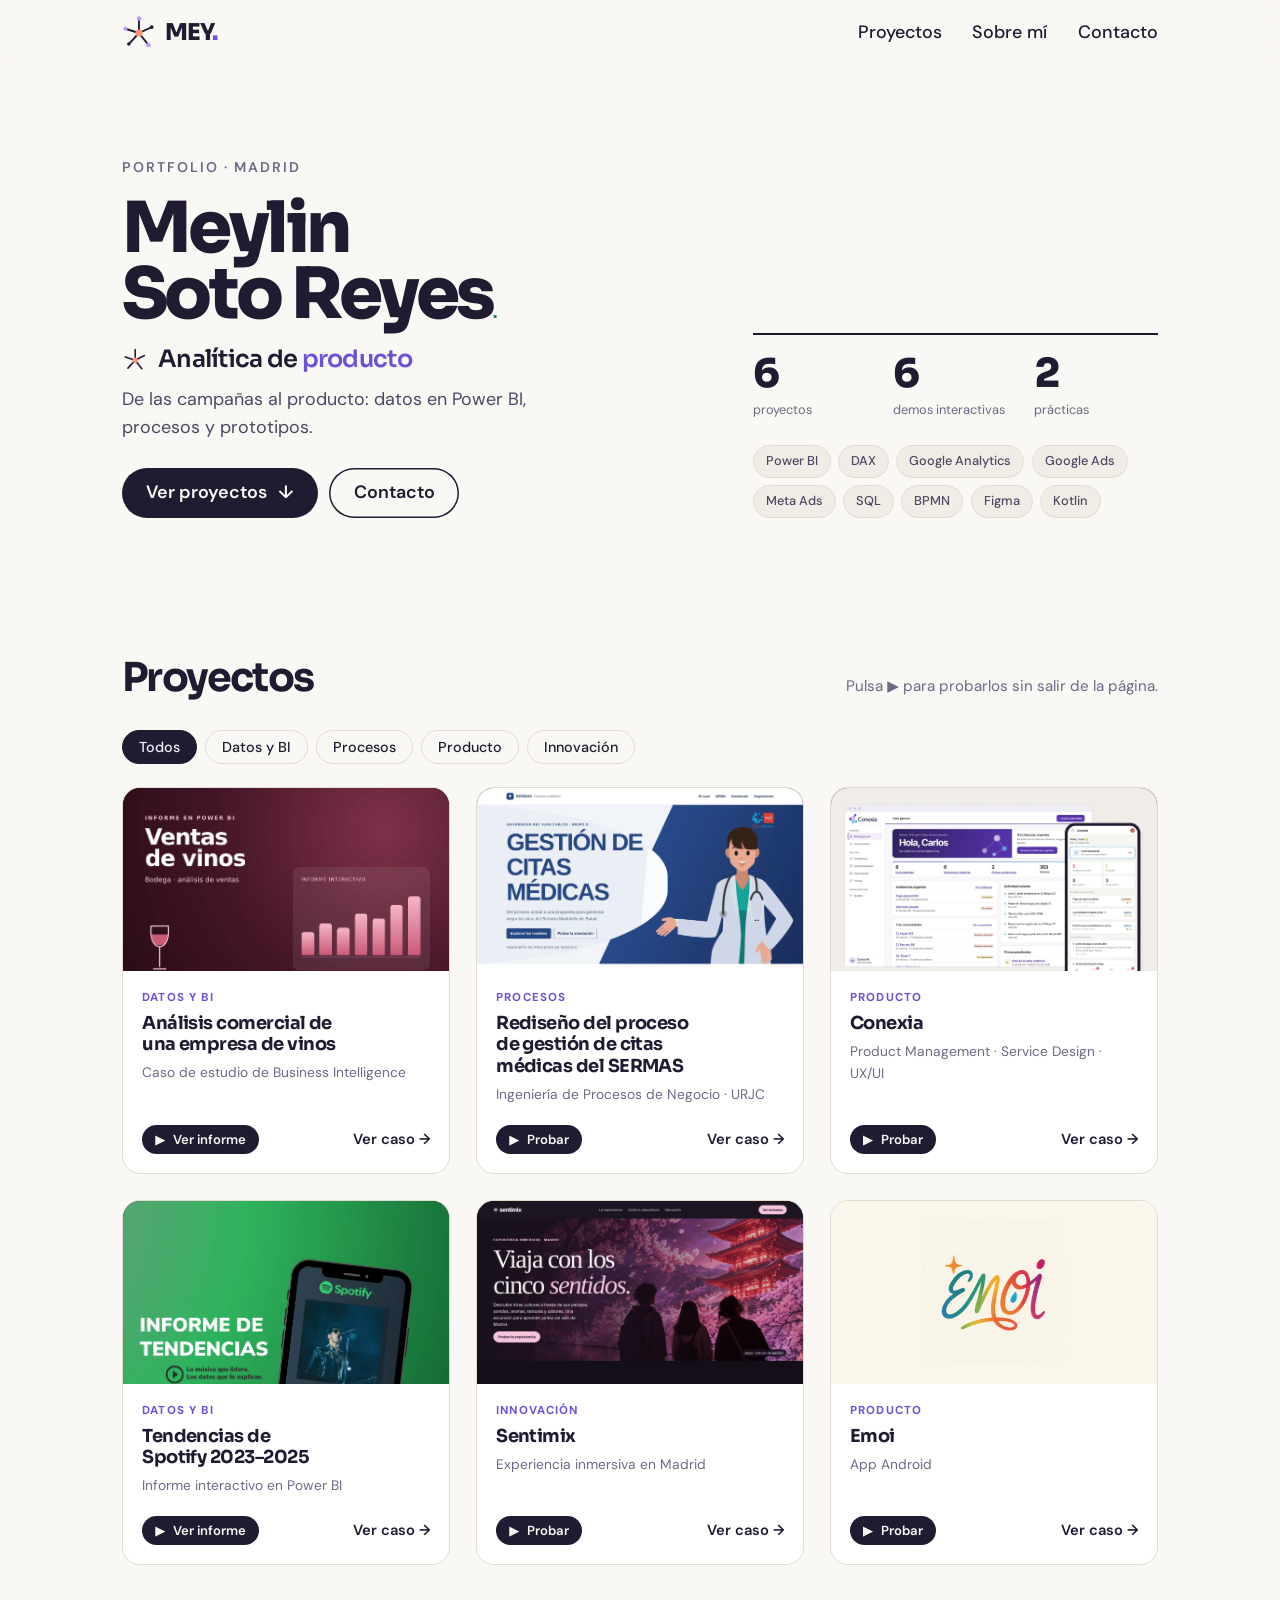
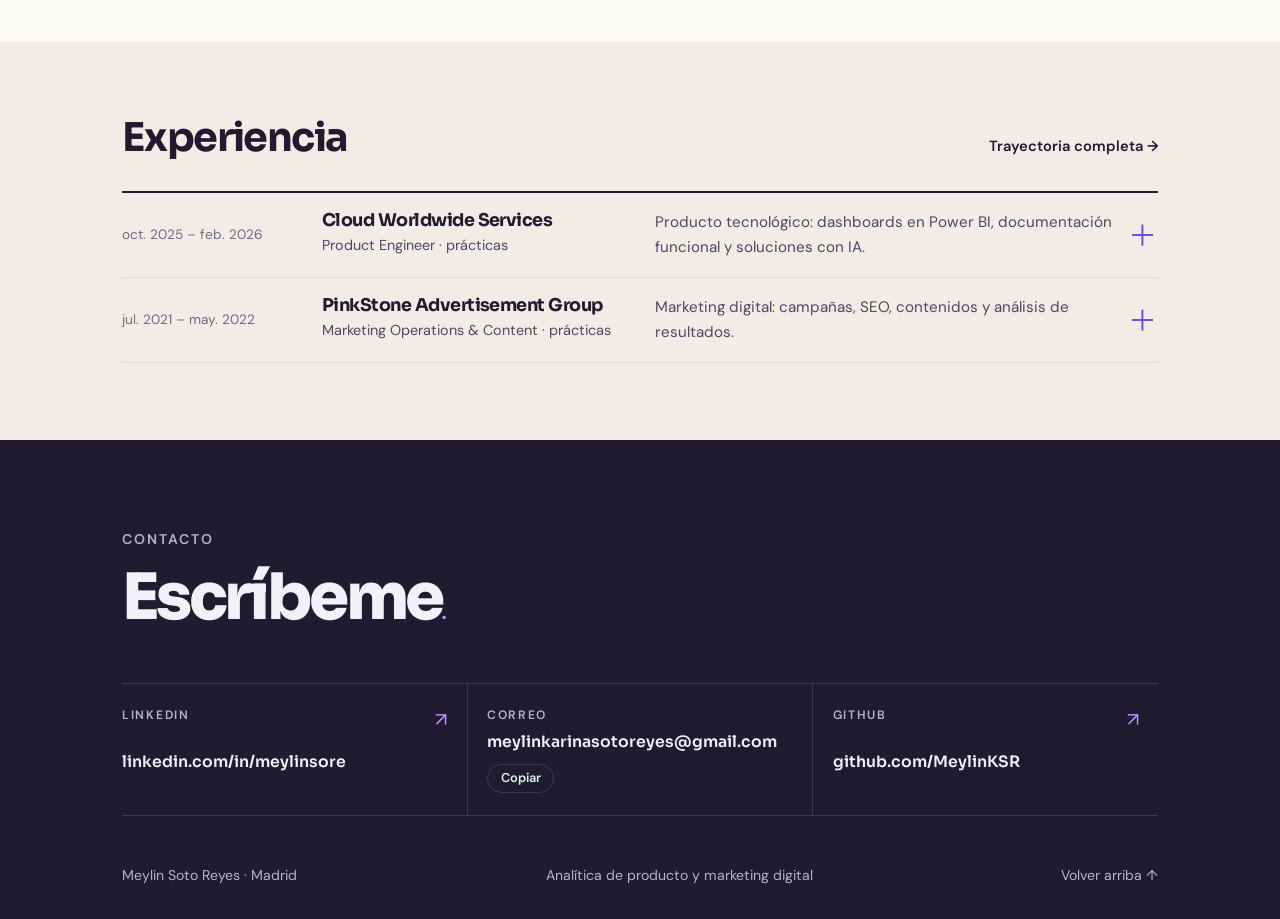
==== commit 78e3703a: "Reordena los proyectos: vinos, SERMAS, Conexia, Spotify, Sentimix y Emoi Co-Authored-By: Claude Opus" ====
--- a/index.html
+++ b/index.html
@@ -13,7 +13,7 @@
 <link rel="preconnect" href="https://fonts.googleapis.com">
 <link rel="preconnect" href="https://fonts.gstatic.com" crossorigin>
 <link rel="stylesheet" href="https://fonts.googleapis.com/css2?family=DM+Sans:ital,opsz,wght@0,9..40,400;0,9..40,500;0,9..40,600;1,9..40,400&family=Caveat:wght@400&family=Sora:wght@300;400;600;700;800&display=swap">
-<link rel="stylesheet" href="assets/css/styles.css?v=16">
+<link rel="stylesheet" href="assets/css/styles.css?v=17">
 <!-- Umami (analítica de visitas) -->
 <script defer src="https://cloud.umami.is/script.js" data-website-id="6c71785f-b3b7-48df-aa21-91d204837db0"></script>
 </head>
@@ -82,14 +82,14 @@
   </div>
 </footer>
 
-<script src="assets/js/projects.js?v=16"></script>
-<script src="assets/js/mesa-data.js?v=16"></script>
-<script src="assets/js/mesa.js?v=16"></script>
-<script src="assets/js/bi-vinos.js?v=16"></script>
-<script src="assets/js/bi-case.js?v=16"></script>
-<script src="assets/js/bpm-sermas.js?v=16"></script>
-<script src="assets/js/bpm-case.js?v=16"></script>
-<script src="assets/js/cx-case.js?v=16"></script>
-<script src="assets/js/app.js?v=16"></script>
+<script src="assets/js/projects.js?v=17"></script>
+<script src="assets/js/mesa-data.js?v=17"></script>
+<script src="assets/js/mesa.js?v=17"></script>
+<script src="assets/js/bi-vinos.js?v=17"></script>
+<script src="assets/js/bi-case.js?v=17"></script>
+<script src="assets/js/bpm-sermas.js?v=17"></script>
+<script src="assets/js/bpm-case.js?v=17"></script>
+<script src="assets/js/cx-case.js?v=17"></script>
+<script src="assets/js/app.js?v=17"></script>
 </body>
 </html>
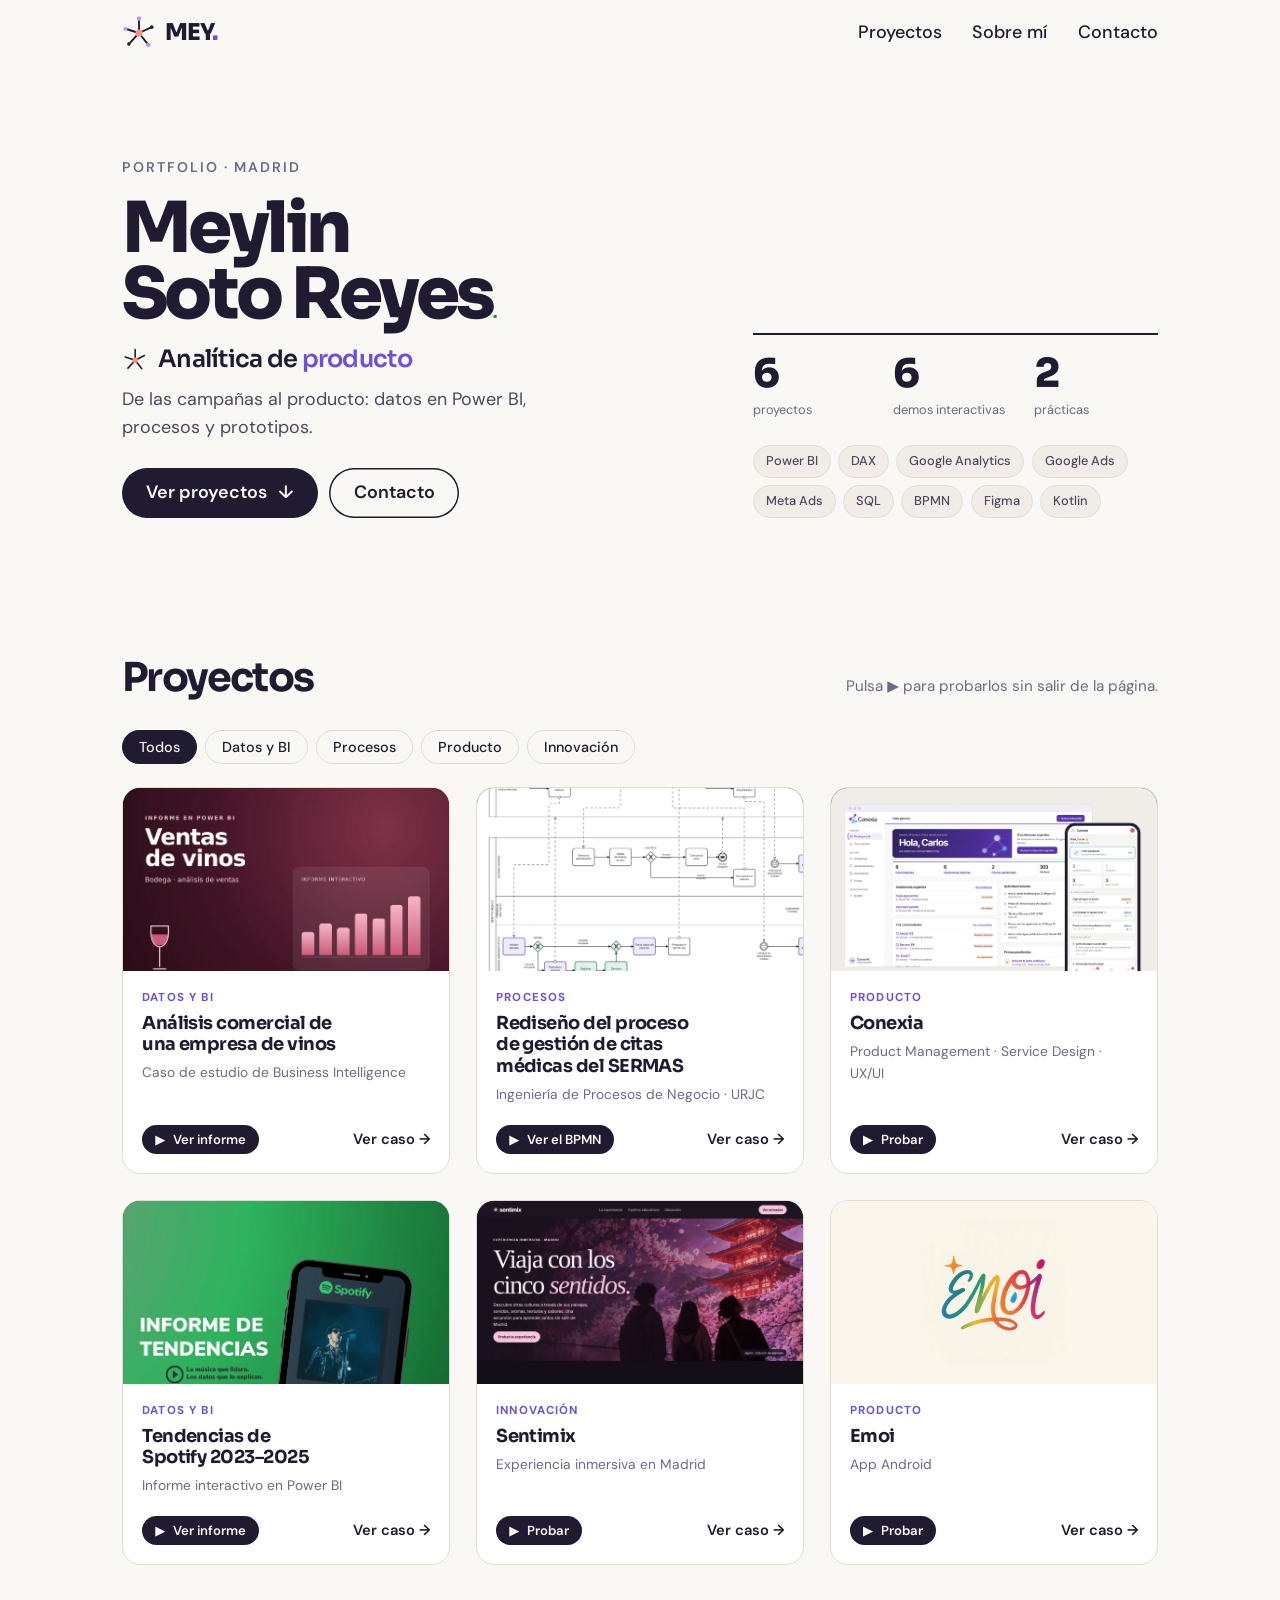
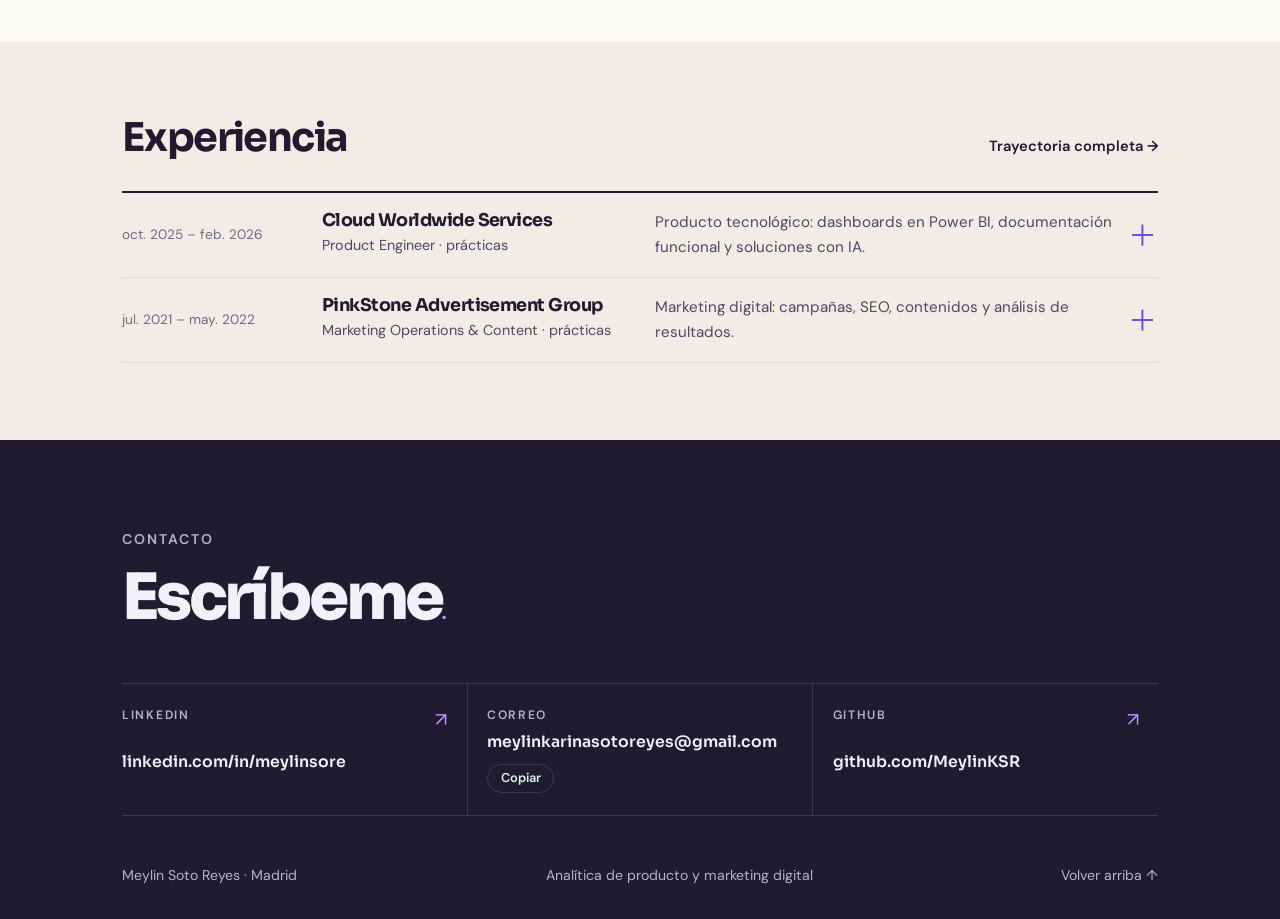
==== commit b5caf18a: "SERMAS: el botón de la tarjeta lleva al visor BPMN, nueva portada y sin la demo web antigua Co-Autho" ====
--- a/index.html
+++ b/index.html
@@ -13,7 +13,7 @@
 <link rel="preconnect" href="https://fonts.googleapis.com">
 <link rel="preconnect" href="https://fonts.gstatic.com" crossorigin>
 <link rel="stylesheet" href="https://fonts.googleapis.com/css2?family=DM+Sans:ital,opsz,wght@0,9..40,400;0,9..40,500;0,9..40,600;1,9..40,400&family=Caveat:wght@400&family=Sora:wght@300;400;600;700;800&display=swap">
-<link rel="stylesheet" href="assets/css/styles.css?v=17">
+<link rel="stylesheet" href="assets/css/styles.css?v=18">
 <!-- Umami (analítica de visitas) -->
 <script defer src="https://cloud.umami.is/script.js" data-website-id="6c71785f-b3b7-48df-aa21-91d204837db0"></script>
 </head>
@@ -82,14 +82,14 @@
   </div>
 </footer>
 
-<script src="assets/js/projects.js?v=17"></script>
-<script src="assets/js/mesa-data.js?v=17"></script>
-<script src="assets/js/mesa.js?v=17"></script>
-<script src="assets/js/bi-vinos.js?v=17"></script>
-<script src="assets/js/bi-case.js?v=17"></script>
-<script src="assets/js/bpm-sermas.js?v=17"></script>
-<script src="assets/js/bpm-case.js?v=17"></script>
-<script src="assets/js/cx-case.js?v=17"></script>
-<script src="assets/js/app.js?v=17"></script>
+<script src="assets/js/projects.js?v=18"></script>
+<script src="assets/js/mesa-data.js?v=18"></script>
+<script src="assets/js/mesa.js?v=18"></script>
+<script src="assets/js/bi-vinos.js?v=18"></script>
+<script src="assets/js/bi-case.js?v=18"></script>
+<script src="assets/js/bpm-sermas.js?v=18"></script>
+<script src="assets/js/bpm-case.js?v=18"></script>
+<script src="assets/js/cx-case.js?v=18"></script>
+<script src="assets/js/app.js?v=18"></script>
 </body>
 </html>
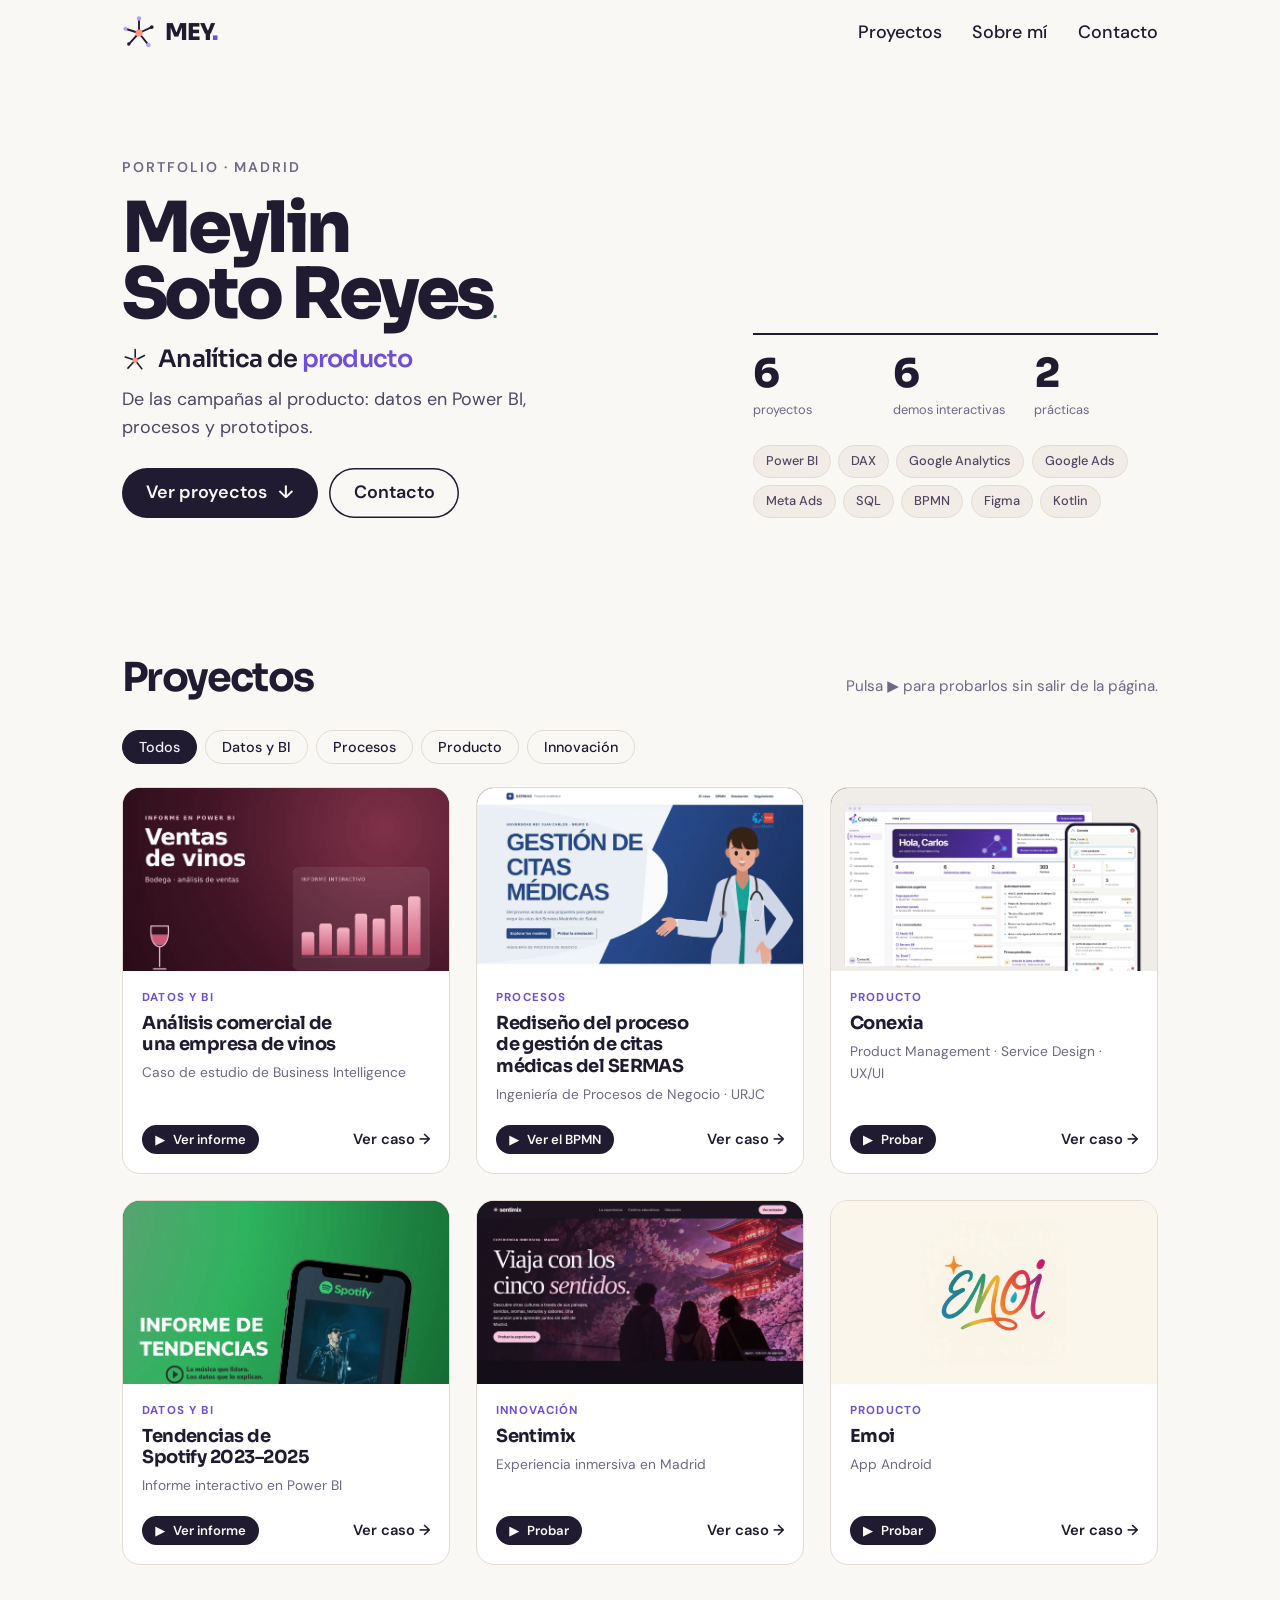
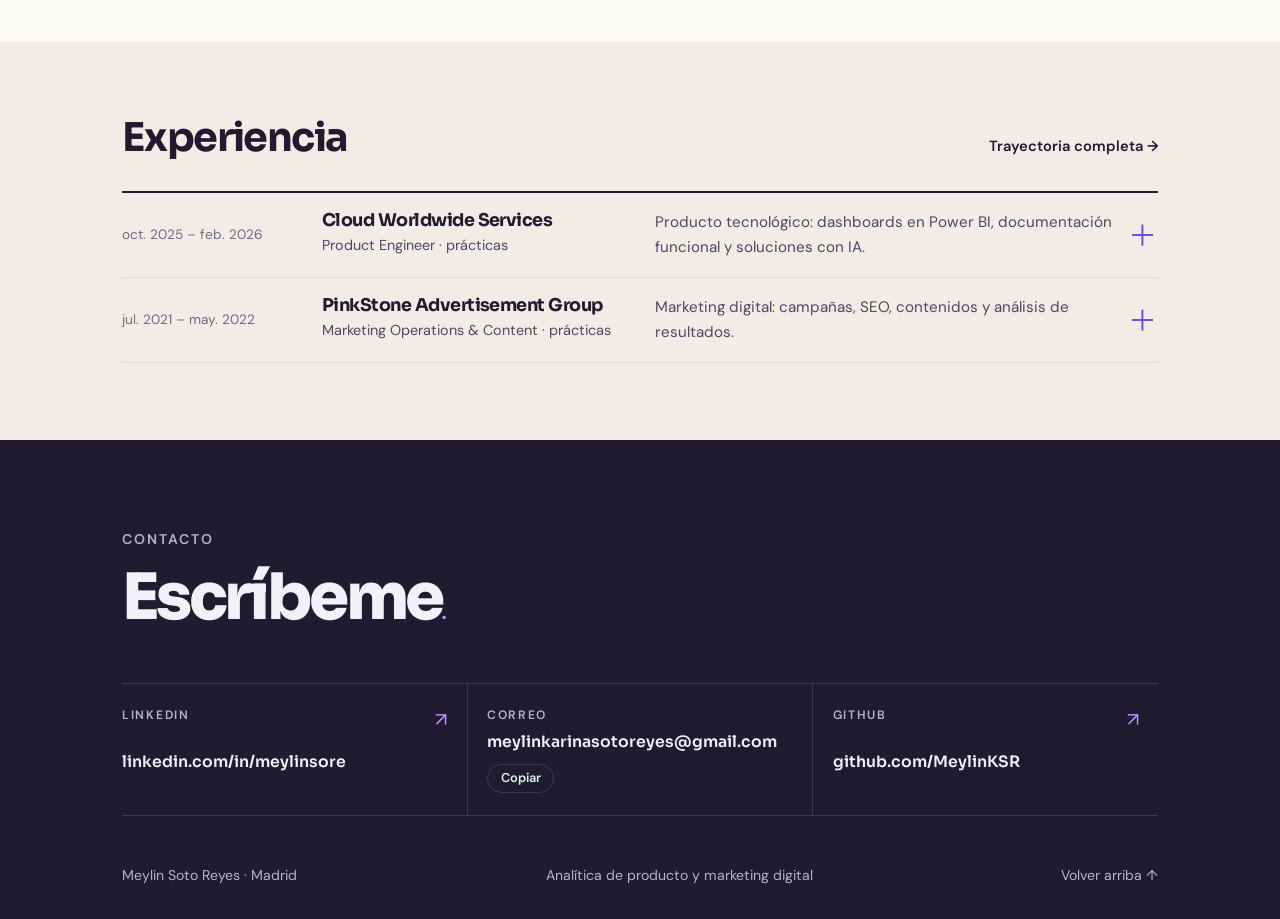
==== commit cda03791: "SERMAS: recupera la portada original de la tarjeta Co-Authored-By: Claude Opus 5.5 <noreply@anthropi" ====
--- a/index.html
+++ b/index.html
@@ -13,7 +13,7 @@
 <link rel="preconnect" href="https://fonts.googleapis.com">
 <link rel="preconnect" href="https://fonts.gstatic.com" crossorigin>
 <link rel="stylesheet" href="https://fonts.googleapis.com/css2?family=DM+Sans:ital,opsz,wght@0,9..40,400;0,9..40,500;0,9..40,600;1,9..40,400&family=Caveat:wght@400&family=Sora:wght@300;400;600;700;800&display=swap">
-<link rel="stylesheet" href="assets/css/styles.css?v=18">
+<link rel="stylesheet" href="assets/css/styles.css?v=19">
 <!-- Umami (analítica de visitas) -->
 <script defer src="https://cloud.umami.is/script.js" data-website-id="6c71785f-b3b7-48df-aa21-91d204837db0"></script>
 </head>
@@ -82,14 +82,14 @@
   </div>
 </footer>
 
-<script src="assets/js/projects.js?v=18"></script>
-<script src="assets/js/mesa-data.js?v=18"></script>
-<script src="assets/js/mesa.js?v=18"></script>
-<script src="assets/js/bi-vinos.js?v=18"></script>
-<script src="assets/js/bi-case.js?v=18"></script>
-<script src="assets/js/bpm-sermas.js?v=18"></script>
-<script src="assets/js/bpm-case.js?v=18"></script>
-<script src="assets/js/cx-case.js?v=18"></script>
-<script src="assets/js/app.js?v=18"></script>
+<script src="assets/js/projects.js?v=19"></script>
+<script src="assets/js/mesa-data.js?v=19"></script>
+<script src="assets/js/mesa.js?v=19"></script>
+<script src="assets/js/bi-vinos.js?v=19"></script>
+<script src="assets/js/bi-case.js?v=19"></script>
+<script src="assets/js/bpm-sermas.js?v=19"></script>
+<script src="assets/js/bpm-case.js?v=19"></script>
+<script src="assets/js/cx-case.js?v=19"></script>
+<script src="assets/js/app.js?v=19"></script>
 </body>
 </html>
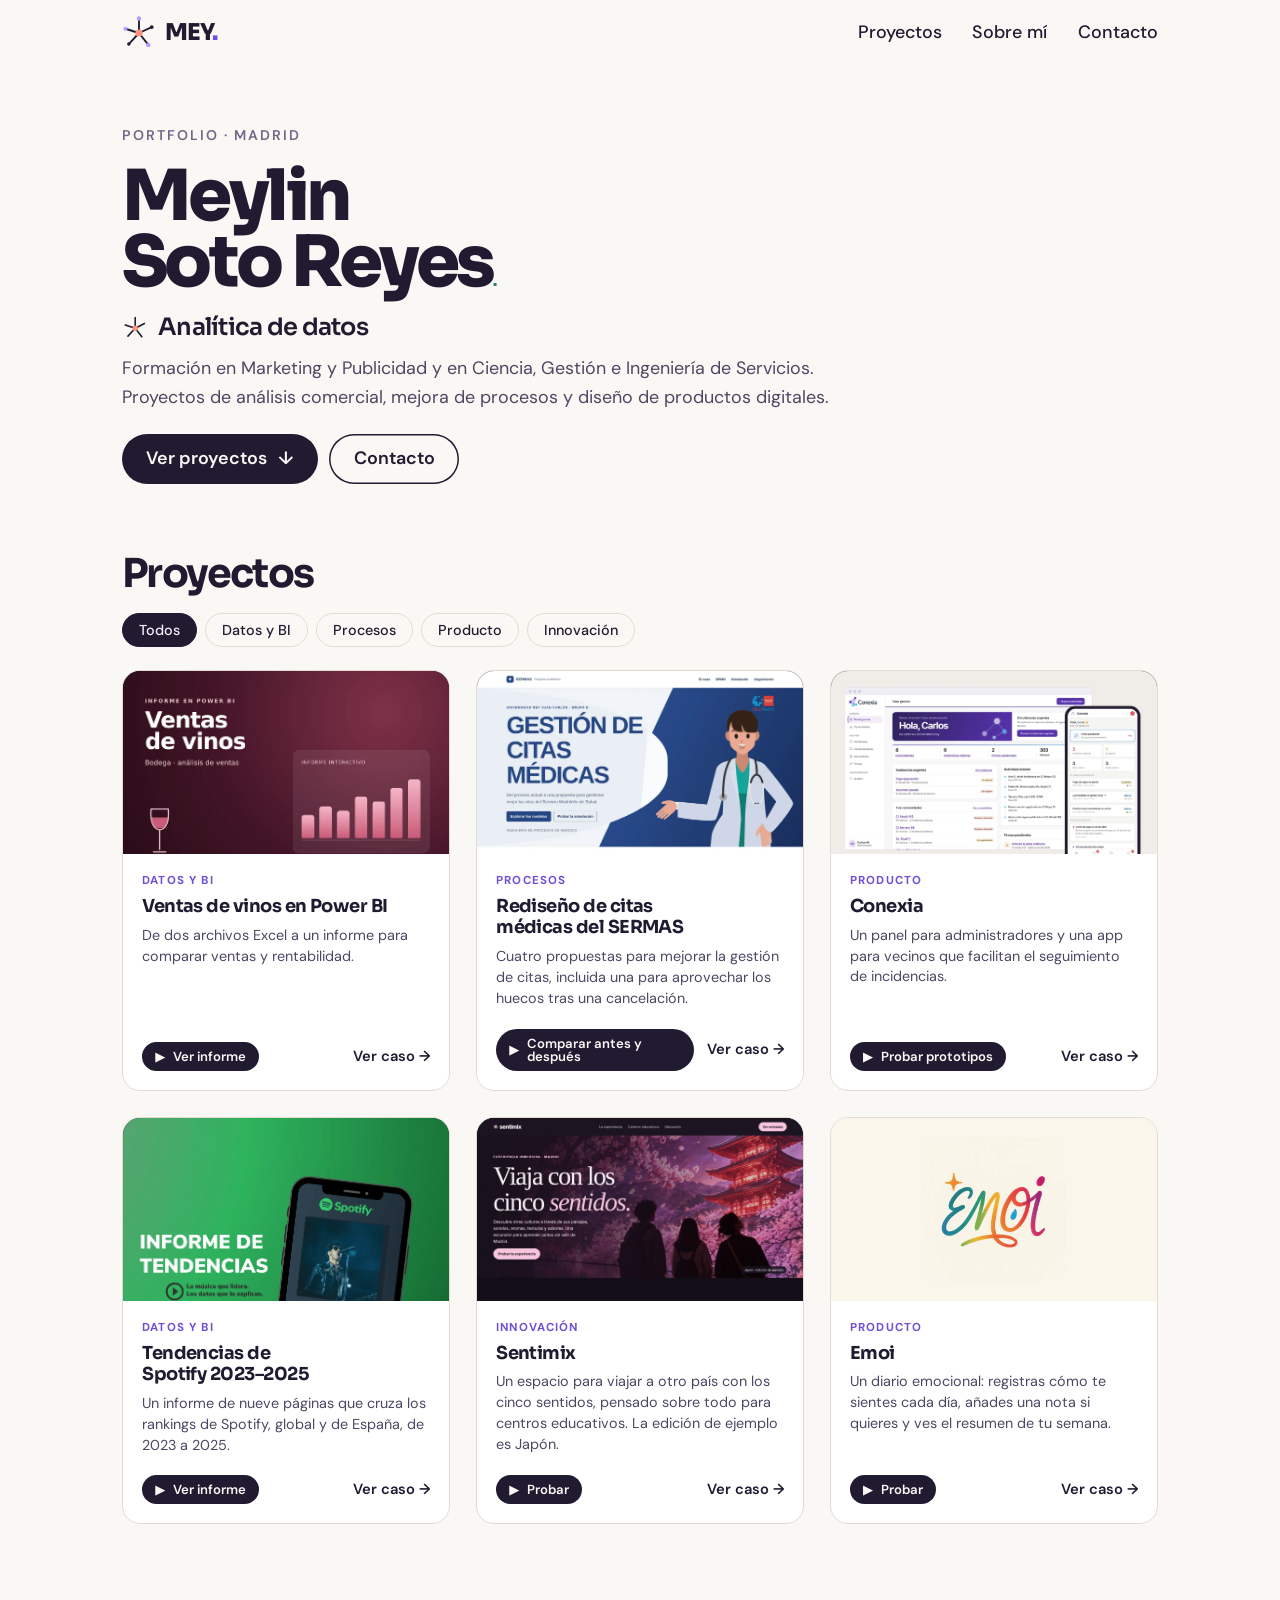
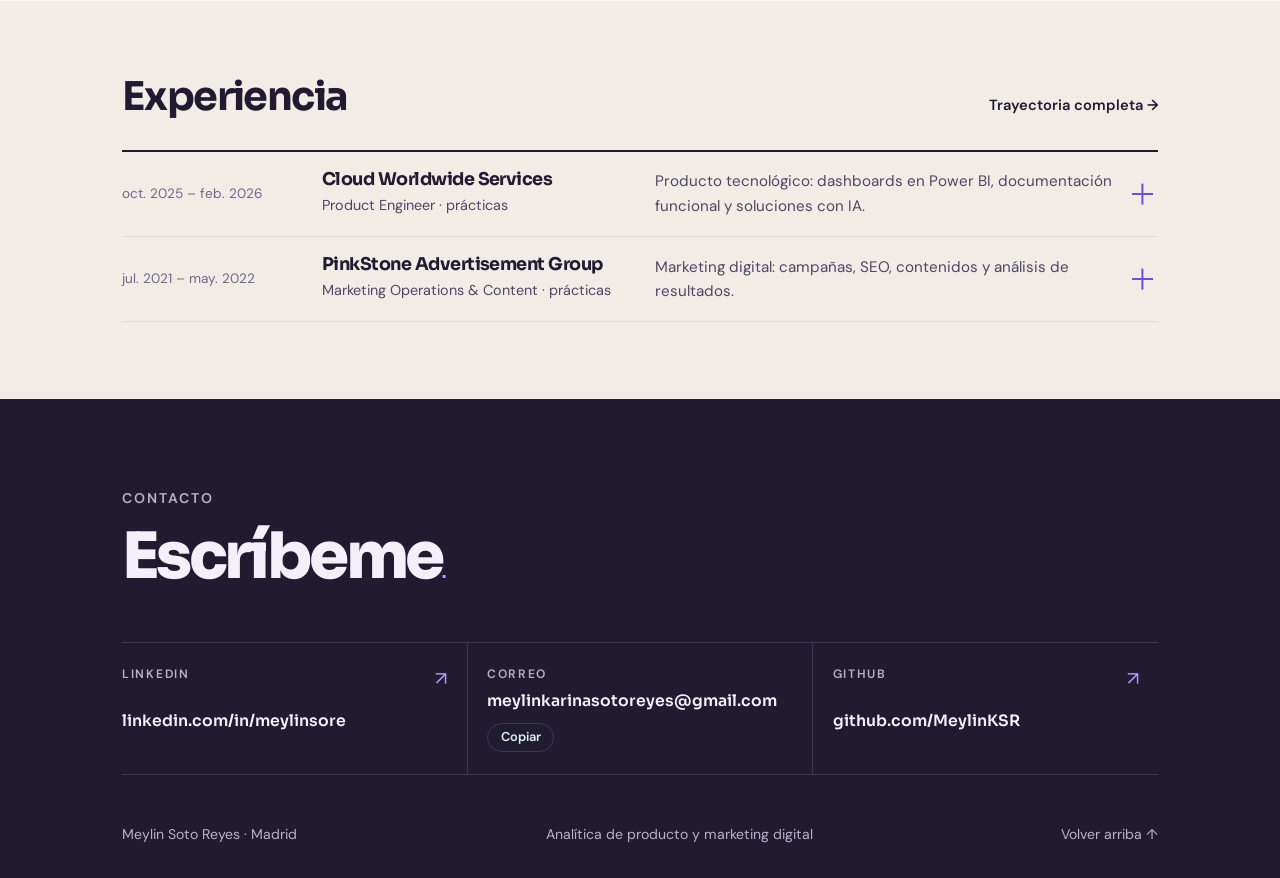
==== commit 7a1c0a89: "Portada compacta, tarjetas con descripción visible y fichas de Vinos y SERMAS - Portada sin contador" ====
--- a/index.html
+++ b/index.html
@@ -13,7 +13,7 @@
 <link rel="preconnect" href="https://fonts.googleapis.com">
 <link rel="preconnect" href="https://fonts.gstatic.com" crossorigin>
 <link rel="stylesheet" href="https://fonts.googleapis.com/css2?family=DM+Sans:ital,opsz,wght@0,9..40,400;0,9..40,500;0,9..40,600;1,9..40,400&family=Caveat:wght@400&family=Sora:wght@300;400;600;700;800&display=swap">
-<link rel="stylesheet" href="assets/css/styles.css?v=19">
+<link rel="stylesheet" href="assets/css/styles.css?v=20">
 <!-- Umami (analítica de visitas) -->
 <script defer src="https://cloud.umami.is/script.js" data-website-id="6c71785f-b3b7-48df-aa21-91d204837db0"></script>
 </head>
@@ -82,14 +82,14 @@
   </div>
 </footer>
 
-<script src="assets/js/projects.js?v=19"></script>
-<script src="assets/js/mesa-data.js?v=19"></script>
-<script src="assets/js/mesa.js?v=19"></script>
-<script src="assets/js/bi-vinos.js?v=19"></script>
-<script src="assets/js/bi-case.js?v=19"></script>
-<script src="assets/js/bpm-sermas.js?v=19"></script>
-<script src="assets/js/bpm-case.js?v=19"></script>
-<script src="assets/js/cx-case.js?v=19"></script>
-<script src="assets/js/app.js?v=19"></script>
+<script src="assets/js/projects.js?v=20"></script>
+<script src="assets/js/mesa-data.js?v=20"></script>
+<script src="assets/js/mesa.js?v=20"></script>
+<script src="assets/js/bi-vinos.js?v=20"></script>
+<script src="assets/js/bi-case.js?v=20"></script>
+<script src="assets/js/bpm-sermas.js?v=20"></script>
+<script src="assets/js/bpm-case.js?v=20"></script>
+<script src="assets/js/cx-case.js?v=20"></script>
+<script src="assets/js/app.js?v=20"></script>
 </body>
 </html>
--- a/assets/css/styles.css
+++ b/assets/css/styles.css
@@ -1848,3 +1848,17 @@
 .tour--app { grid-template-columns: repeat(2, minmax(0, 1fr)); margin-top: 1rem; }
 .tour--app button { padding: .5rem .4rem .5rem 0; }
 .tour--app button b { font-size: .86rem; }
+
+/* Portada compacta y descripciones visibles en las tarjetas */
+.hero--compact { padding-block: clamp(2rem, 5vw, 3.6rem) clamp(1.2rem, 2.5vw, 2rem); }
+.hero--compact .hero__main { max-width: 860px; }
+.hero--compact .hero__bio { max-width: 62ch; margin: .8rem 0 1.4rem; }
+.section--work { padding-top: clamp(1.6rem, 3vw, 2.6rem); }
+.section--work .shead { margin-bottom: 1.2rem; }
+.pcard__d { color: var(--ink-2); font-size: .9rem; line-height: 1.45; margin: .1rem 0 0; }
+.bi-find { margin: 1.1rem 0 0; max-width: 60ch; padding: .75rem 1rem; border-left: 3px solid var(--lilac-deep); background: rgba(182, 155, 255, .12); border-radius: 0 10px 10px 0; font-size: .98rem; }
+.bi-find__k { display: block; font: 700 .7rem var(--f-display); text-transform: uppercase; letter-spacing: .09em; color: var(--lilac-deep); margin-bottom: .2rem; }
+.me--tight { margin: .4rem 0 0; }
+.sm-steps { counter-reset: st; list-style: none; padding-left: 0; }
+.sm-list.sm-steps li { counter-increment: st; position: relative; padding: .5rem 0 .5rem 2rem; }
+.sm-list.sm-steps li::before { content: counter(st); position: absolute; left: 0; top: .55rem; width: 1.4rem; height: 1.4rem; border-radius: 50%; background: var(--lilac-deep); color: #fff; font-size: .75rem; font-weight: 700; display: grid; place-items: center; }
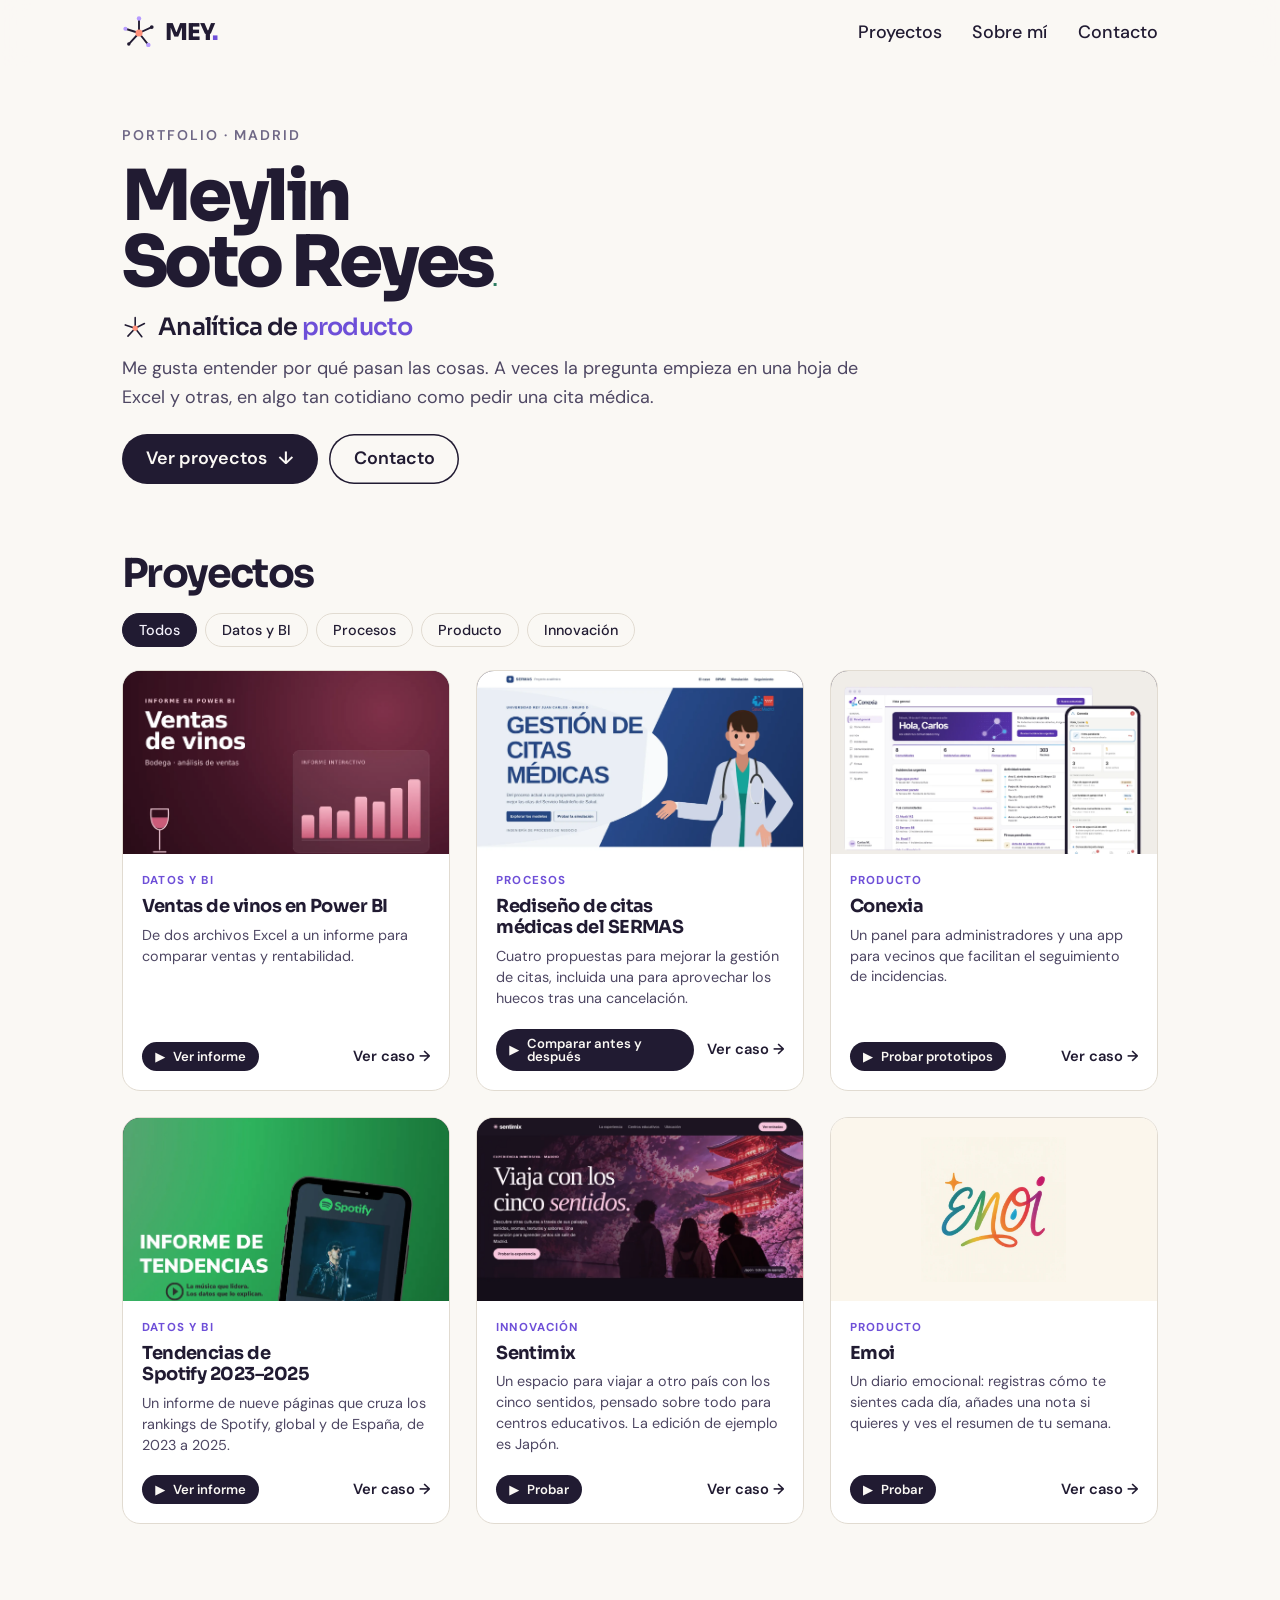
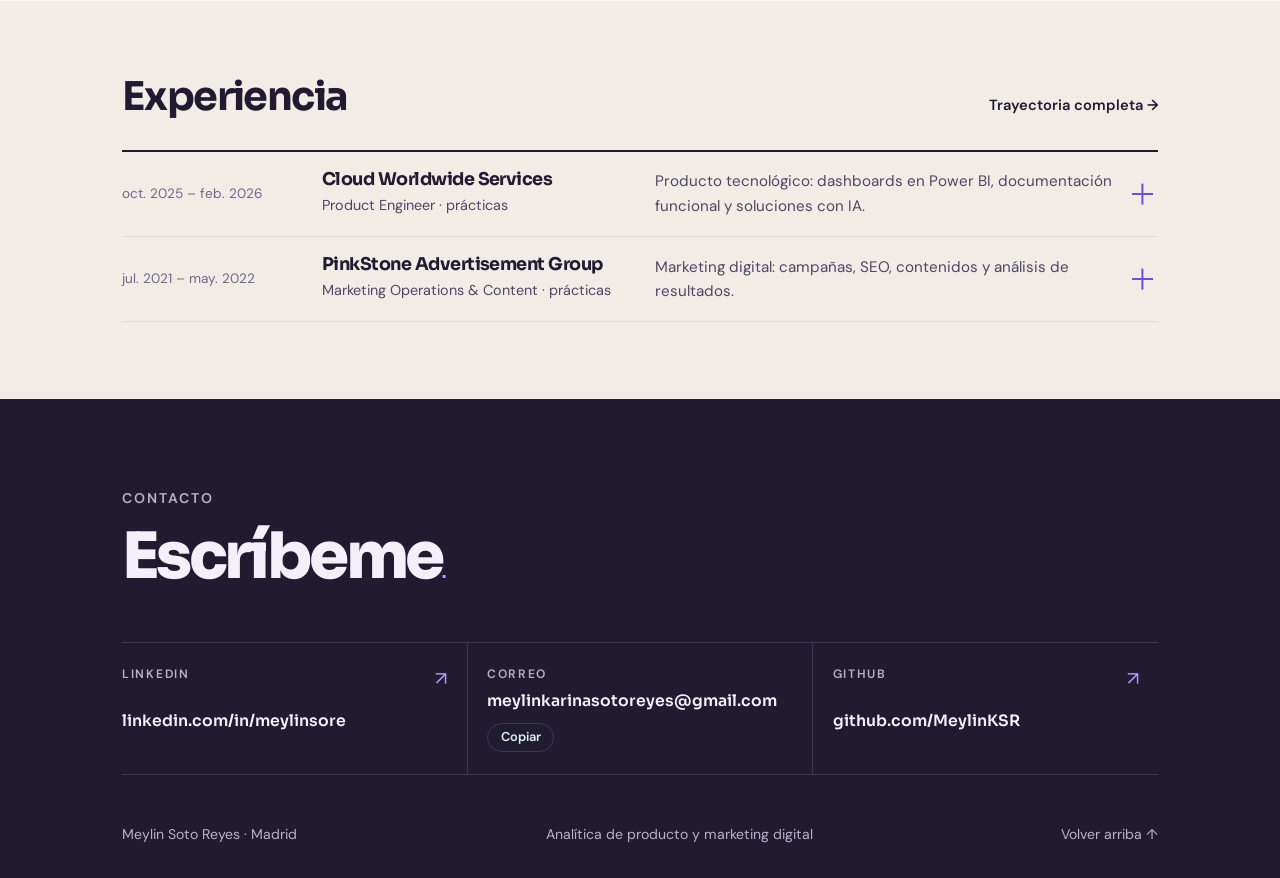
==== commit f166b72e: "Portada: titular animado y nuevo texto de presentación - «Analítica de» fijo; la última palabra alte" ====
--- a/index.html
+++ b/index.html
@@ -13,7 +13,7 @@
 <link rel="preconnect" href="https://fonts.googleapis.com">
 <link rel="preconnect" href="https://fonts.gstatic.com" crossorigin>
 <link rel="stylesheet" href="https://fonts.googleapis.com/css2?family=DM+Sans:ital,opsz,wght@0,9..40,400;0,9..40,500;0,9..40,600;1,9..40,400&family=Caveat:wght@400&family=Sora:wght@300;400;600;700;800&display=swap">
-<link rel="stylesheet" href="assets/css/styles.css?v=20">
+<link rel="stylesheet" href="assets/css/styles.css?v=21">
 <!-- Umami (analítica de visitas) -->
 <script defer src="https://cloud.umami.is/script.js" data-website-id="6c71785f-b3b7-48df-aa21-91d204837db0"></script>
 </head>
@@ -82,14 +82,14 @@
   </div>
 </footer>
 
-<script src="assets/js/projects.js?v=20"></script>
-<script src="assets/js/mesa-data.js?v=20"></script>
-<script src="assets/js/mesa.js?v=20"></script>
-<script src="assets/js/bi-vinos.js?v=20"></script>
-<script src="assets/js/bi-case.js?v=20"></script>
-<script src="assets/js/bpm-sermas.js?v=20"></script>
-<script src="assets/js/bpm-case.js?v=20"></script>
-<script src="assets/js/cx-case.js?v=20"></script>
-<script src="assets/js/app.js?v=20"></script>
+<script src="assets/js/projects.js?v=21"></script>
+<script src="assets/js/mesa-data.js?v=21"></script>
+<script src="assets/js/mesa.js?v=21"></script>
+<script src="assets/js/bi-vinos.js?v=21"></script>
+<script src="assets/js/bi-case.js?v=21"></script>
+<script src="assets/js/bpm-sermas.js?v=21"></script>
+<script src="assets/js/bpm-case.js?v=21"></script>
+<script src="assets/js/cx-case.js?v=21"></script>
+<script src="assets/js/app.js?v=21"></script>
 </body>
 </html>
--- a/assets/css/styles.css
+++ b/assets/css/styles.css
@@ -424,8 +424,15 @@
 @media (min-width: 1000px) { .hero__grid { grid-template-columns: minmax(0, 7fr) minmax(0, 5fr); } }
 .hero__name { font-size: clamp(2.8rem, 1.2rem + 6.5vw, 7.5rem); font-weight: 800; letter-spacing: -.06em; line-height: .9; margin-top: 1rem; }
 .hero__role { display: flex; align-items: center; gap: .6rem; margin-top: 1.3rem; font: 600 var(--step-2)/1.15 var(--f-display); letter-spacing: -.03em; }
-.rotator { color: var(--lilac-deep); display: inline-block; transition: opacity .28s, transform .28s var(--ease); }
-.rotator.is-out { opacity: 0; transform: translateY(.35em); }
+/* Palabra que rota: las tres ocupan la misma celda y reservan el ancho de la más larga */
+.rotator { color: var(--lilac-deep); display: inline-grid; vertical-align: bottom; }
+.rotator__w { grid-area: 1 / 1; white-space: nowrap; opacity: 0; transform: translateY(.35em); transition: opacity .4s var(--ease), transform .4s var(--ease); }
+.rotator__w.is-on { opacity: 1; transform: none; }
+.rotator__w.is-out { opacity: 0; transform: translateY(-.35em); }
+@media (prefers-reduced-motion: reduce) {
+  .rotator__w { transition: none; }
+  .rotator__w:not(:first-child) { visibility: hidden; }
+}
 .hero__bio { margin: .9rem 0 1.6rem; color: var(--ink-2); font-size: var(--step-1); max-width: 40ch; }
 .hero__side { display: grid; grid-template-columns: repeat(3, 1fr); gap: 1rem; border-top: 2px solid var(--night); padding-top: 1.2rem; }
 .hstat b { display: block; font: 800 var(--step-4)/1 var(--f-display); letter-spacing: -.05em; font-variant-numeric: tabular-nums; }
